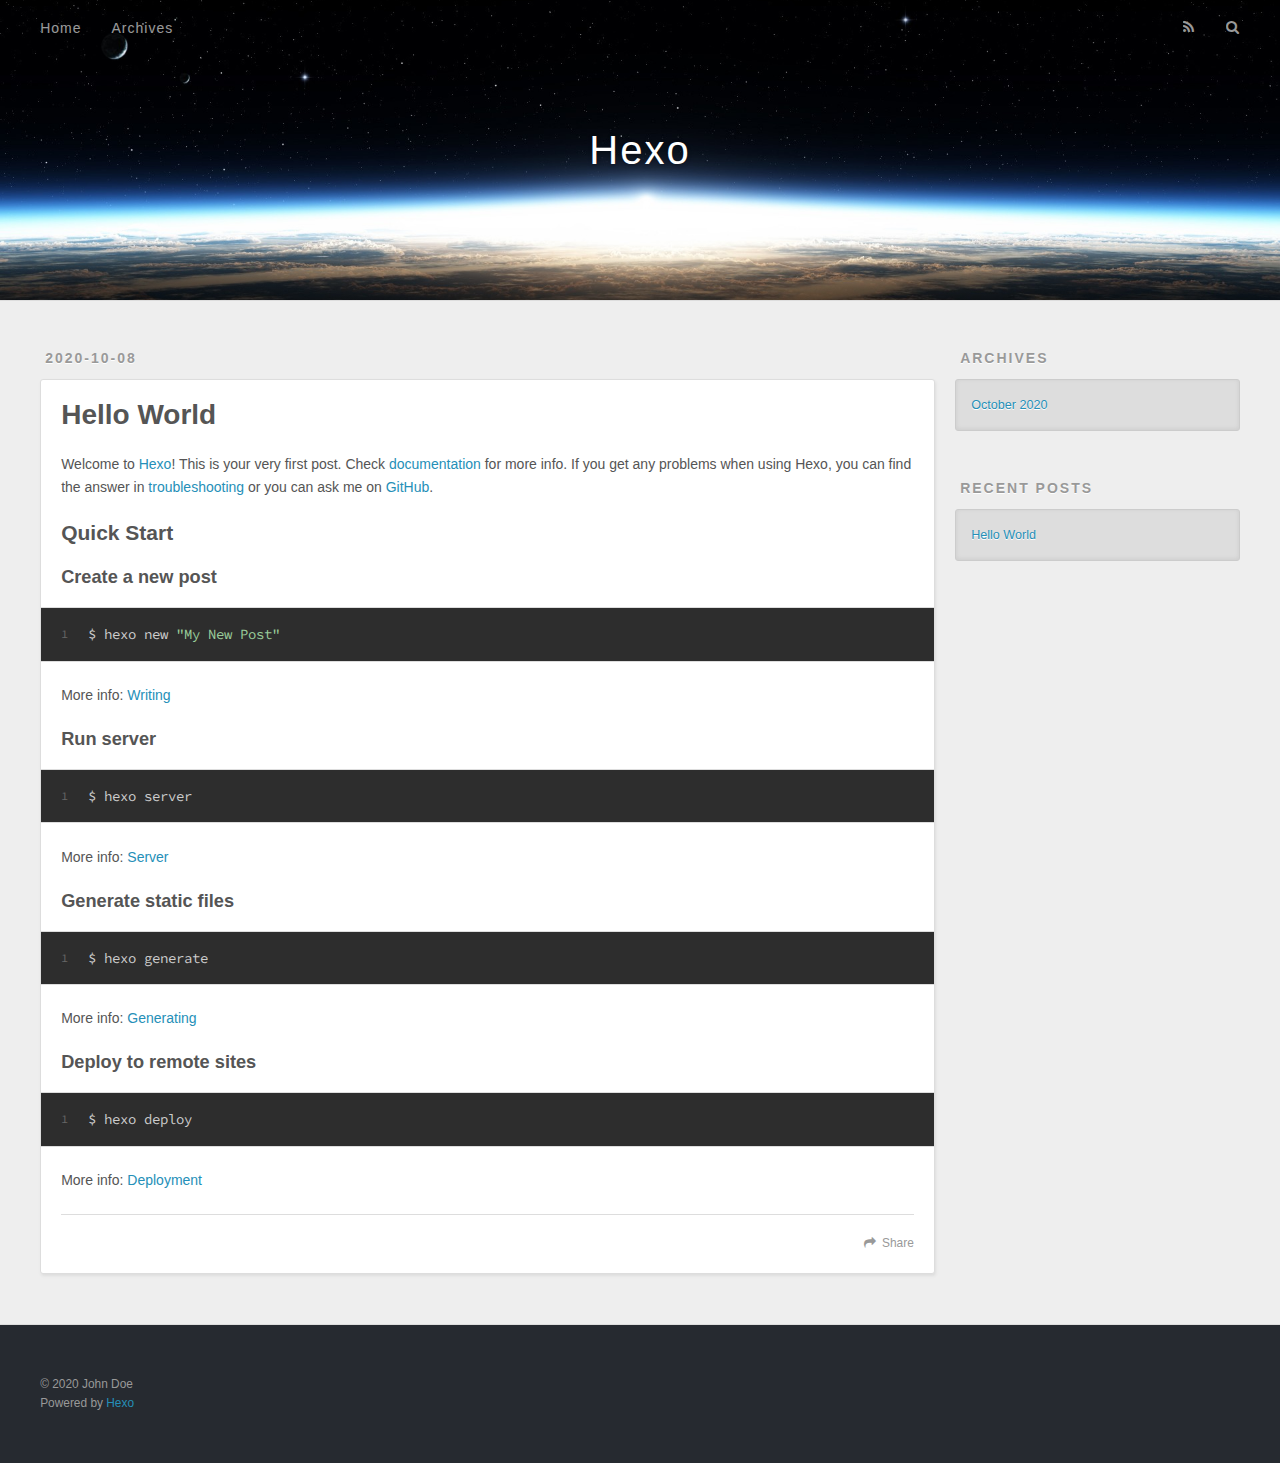
==== index.html @ f60669fb "Site updated: 2020-10-08 00:47:47" ====
<!DOCTYPE html>
<html>
<head>
  <meta charset="utf-8">
  

  
  <title>Hexo</title>
  <meta name="viewport" content="width=device-width, initial-scale=1, maximum-scale=1">
  <meta property="og:type" content="website">
<meta property="og:title" content="Hexo">
<meta property="og:url" content="http://example.com/index.html">
<meta property="og:site_name" content="Hexo">
<meta property="og:locale" content="en_US">
<meta property="article:author" content="John Doe">
<meta name="twitter:card" content="summary">
  
    <link rel="alternate" href="/atom.xml" title="Hexo" type="application/atom+xml">
  
  
    <link rel="icon" href="/favicon.png">
  
  
    <link href="//fonts.googleapis.com/css?family=Source+Code+Pro" rel="stylesheet" type="text/css">
  
  
<link rel="stylesheet" href="/css/style.css">

<meta name="generator" content="Hexo 5.2.0"></head>

<body>
  <div id="container">
    <div id="wrap">
      <header id="header">
  <div id="banner"></div>
  <div id="header-outer" class="outer">
    <div id="header-title" class="inner">
      <h1 id="logo-wrap">
        <a href="/" id="logo">Hexo</a>
      </h1>
      
    </div>
    <div id="header-inner" class="inner">
      <nav id="main-nav">
        <a id="main-nav-toggle" class="nav-icon"></a>
        
          <a class="main-nav-link" href="/">Home</a>
        
          <a class="main-nav-link" href="/archives">Archives</a>
        
      </nav>
      <nav id="sub-nav">
        
          <a id="nav-rss-link" class="nav-icon" href="/atom.xml" title="RSS Feed"></a>
        
        <a id="nav-search-btn" class="nav-icon" title="Search"></a>
      </nav>
      <div id="search-form-wrap">
        <form action="//google.com/search" method="get" accept-charset="UTF-8" class="search-form"><input type="search" name="q" class="search-form-input" placeholder="Search"><button type="submit" class="search-form-submit">&#xF002;</button><input type="hidden" name="sitesearch" value="http://example.com"></form>
      </div>
    </div>
  </div>
</header>
      <div class="outer">
        <section id="main">
  
    <article id="post-hello-world" class="article article-type-post" itemscope itemprop="blogPost">
  <div class="article-meta">
    <a href="/2020/10/08/hello-world/" class="article-date">
  <time datetime="2020-10-07T16:07:07.172Z" itemprop="datePublished">2020-10-08</time>
</a>
    
  </div>
  <div class="article-inner">
    
    
      <header class="article-header">
        
  
    <h1 itemprop="name">
      <a class="article-title" href="/2020/10/08/hello-world/">Hello World</a>
    </h1>
  

      </header>
    
    <div class="article-entry" itemprop="articleBody">
      
        <p>Welcome to <a target="_blank" rel="noopener" href="https://hexo.io/">Hexo</a>! This is your very first post. Check <a target="_blank" rel="noopener" href="https://hexo.io/docs/">documentation</a> for more info. If you get any problems when using Hexo, you can find the answer in <a target="_blank" rel="noopener" href="https://hexo.io/docs/troubleshooting.html">troubleshooting</a> or you can ask me on <a target="_blank" rel="noopener" href="https://github.com/hexojs/hexo/issues">GitHub</a>.</p>
<h2 id="Quick-Start"><a href="#Quick-Start" class="headerlink" title="Quick Start"></a>Quick Start</h2><h3 id="Create-a-new-post"><a href="#Create-a-new-post" class="headerlink" title="Create a new post"></a>Create a new post</h3><figure class="highlight bash"><table><tr><td class="gutter"><pre><span class="line">1</span><br></pre></td><td class="code"><pre><span class="line">$ hexo new <span class="string">&quot;My New Post&quot;</span></span><br></pre></td></tr></table></figure>

<p>More info: <a target="_blank" rel="noopener" href="https://hexo.io/docs/writing.html">Writing</a></p>
<h3 id="Run-server"><a href="#Run-server" class="headerlink" title="Run server"></a>Run server</h3><figure class="highlight bash"><table><tr><td class="gutter"><pre><span class="line">1</span><br></pre></td><td class="code"><pre><span class="line">$ hexo server</span><br></pre></td></tr></table></figure>

<p>More info: <a target="_blank" rel="noopener" href="https://hexo.io/docs/server.html">Server</a></p>
<h3 id="Generate-static-files"><a href="#Generate-static-files" class="headerlink" title="Generate static files"></a>Generate static files</h3><figure class="highlight bash"><table><tr><td class="gutter"><pre><span class="line">1</span><br></pre></td><td class="code"><pre><span class="line">$ hexo generate</span><br></pre></td></tr></table></figure>

<p>More info: <a target="_blank" rel="noopener" href="https://hexo.io/docs/generating.html">Generating</a></p>
<h3 id="Deploy-to-remote-sites"><a href="#Deploy-to-remote-sites" class="headerlink" title="Deploy to remote sites"></a>Deploy to remote sites</h3><figure class="highlight bash"><table><tr><td class="gutter"><pre><span class="line">1</span><br></pre></td><td class="code"><pre><span class="line">$ hexo deploy</span><br></pre></td></tr></table></figure>

<p>More info: <a target="_blank" rel="noopener" href="https://hexo.io/docs/one-command-deployment.html">Deployment</a></p>

      
    </div>
    <footer class="article-footer">
      <a data-url="http://example.com/2020/10/08/hello-world/" data-id="ckfzml1io0000mguabbfye82s" class="article-share-link">Share</a>
      
      
    </footer>
  </div>
  
</article>


  


</section>
        
          <aside id="sidebar">
  
    

  
    

  
    
  
    
  <div class="widget-wrap">
    <h3 class="widget-title">Archives</h3>
    <div class="widget">
      <ul class="archive-list"><li class="archive-list-item"><a class="archive-list-link" href="/archives/2020/10/">October 2020</a></li></ul>
    </div>
  </div>


  
    
  <div class="widget-wrap">
    <h3 class="widget-title">Recent Posts</h3>
    <div class="widget">
      <ul>
        
          <li>
            <a href="/2020/10/08/hello-world/">Hello World</a>
          </li>
        
      </ul>
    </div>
  </div>

  
</aside>
        
      </div>
      <footer id="footer">
  
  <div class="outer">
    <div id="footer-info" class="inner">
      &copy; 2020 John Doe<br>
      Powered by <a href="http://hexo.io/" target="_blank">Hexo</a>
    </div>
  </div>
</footer>
    </div>
    <nav id="mobile-nav">
  
    <a href="/" class="mobile-nav-link">Home</a>
  
    <a href="/archives" class="mobile-nav-link">Archives</a>
  
</nav>
    

<script src="//ajax.googleapis.com/ajax/libs/jquery/2.0.3/jquery.min.js"></script>


  
<link rel="stylesheet" href="/fancybox/jquery.fancybox.css">

  
<script src="/fancybox/jquery.fancybox.pack.js"></script>




<script src="/js/script.js"></script>




  </div>
</body>
</html>
---- css/style.css ----
body {
  width: 100%;
}
body:before,
body:after {
  content: "";
  display: table;
}
body:after {
  clear: both;
}
html,
body,
div,
span,
applet,
object,
iframe,
h1,
h2,
h3,
h4,
h5,
h6,
p,
blockquote,
pre,
a,
abbr,
acronym,
address,
big,
cite,
code,
del,
dfn,
em,
img,
ins,
kbd,
q,
s,
samp,
small,
strike,
strong,
sub,
sup,
tt,
var,
dl,
dt,
dd,
ol,
ul,
li,
fieldset,
form,
label,
legend,
table,
caption,
tbody,
tfoot,
thead,
tr,
th,
td {
  margin: 0;
  padding: 0;
  border: 0;
  outline: 0;
  font-weight: inherit;
  font-style: inherit;
  font-family: inherit;
  font-size: 100%;
  vertical-align: baseline;
}
body {
  line-height: 1;
  color: #000;
  background: #fff;
}
ol,
ul {
  list-style: none;
}
table {
  border-collapse: separate;
  border-spacing: 0;
  vertical-align: middle;
}
caption,
th,
td {
  text-align: left;
  font-weight: normal;
  vertical-align: middle;
}
a img {
  border: none;
}
input,
button {
  margin: 0;
  padding: 0;
}
input::-moz-focus-inner,
button::-moz-focus-inner {
  border: 0;
  padding: 0;
}
@font-face {
  font-family: FontAwesome;
  font-style: normal;
  font-weight: normal;
  src: url("fonts/fontawesome-webfont.eot?v=#4.0.3");
  src: url("fonts/fontawesome-webfont.eot?#iefix&v=#4.0.3") format("embedded-opentype"), url("fonts/fontawesome-webfont.woff?v=#4.0.3") format("woff"), url("fonts/fontawesome-webfont.ttf?v=#4.0.3") format("truetype"), url("fonts/fontawesome-webfont.svg#fontawesomeregular?v=#4.0.3") format("svg");
}
html,
body,
#container {
  height: 100%;
}
body {
  background: #eee;
  font: 14px -apple-system, BlinkMacSystemFont, "Segoe UI", "Roboto", "Oxygen", "Ubuntu", "Cantarell", "Fira Sans", "Droid Sans", "Helvetica Neue", sans-serif;
  -webkit-text-size-adjust: 100%;
}
.outer {
  max-width: 1220px;
  margin: 0 auto;
  padding: 0 20px;
}
.outer:before,
.outer:after {
  content: "";
  display: table;
}
.outer:after {
  clear: both;
}
.inner {
  display: inline;
  float: left;
  width: 98.33333333333333%;
  margin: 0 0.833333333333333%;
}
.left,
.alignleft {
  float: left;
}
.right,
.alignright {
  float: right;
}
.clear {
  clear: both;
}
#container {
  position: relative;
}
.mobile-nav-on {
  overflow: hidden;
}
#wrap {
  height: 100%;
  width: 100%;
  position: absolute;
  top: 0;
  left: 0;
  -webkit-transition: 0.2s ease-out;
  -moz-transition: 0.2s ease-out;
  -ms-transition: 0.2s ease-out;
  transition: 0.2s ease-out;
  z-index: 1;
  background: #eee;
}
.mobile-nav-on #wrap {
  left: 280px;
}
@media screen and (min-width: 768px) {
  #main {
    display: inline;
    float: left;
    width: 73.33333333333333%;
    margin: 0 0.833333333333333%;
  }
}
.article-date,
.article-category-link,
.archive-year,
.widget-title {
  text-decoration: none;
  text-transform: uppercase;
  letter-spacing: 2px;
  color: #999;
  margin-bottom: 1em;
  margin-left: 5px;
  line-height: 1em;
  text-shadow: 0 1px #fff;
  font-weight: bold;
}
.article-inner,
.archive-article-inner {
  background: #fff;
  -webkit-box-shadow: 1px 2px 3px #ddd;
  box-shadow: 1px 2px 3px #ddd;
  border: 1px solid #ddd;
  border-radius: 3px;
}
.article-entry h1,
.widget h1 {
  font-size: 2em;
}
.article-entry h2,
.widget h2 {
  font-size: 1.5em;
}
.article-entry h3,
.widget h3 {
  font-size: 1.3em;
}
.article-entry h4,
.widget h4 {
  font-size: 1.2em;
}
.article-entry h5,
.widget h5 {
  font-size: 1em;
}
.article-entry h6,
.widget h6 {
  font-size: 1em;
  color: #999;
}
.article-entry hr,
.widget hr {
  border: 1px dashed #ddd;
}
.article-entry strong,
.widget strong {
  font-weight: bold;
}
.article-entry em,
.widget em,
.article-entry cite,
.widget cite {
  font-style: italic;
}
.article-entry sup,
.widget sup,
.article-entry sub,
.widget sub {
  font-size: 0.75em;
  line-height: 0;
  position: relative;
  vertical-align: baseline;
}
.article-entry sup,
.widget sup {
  top: -0.5em;
}
.article-entry sub,
.widget sub {
  bottom: -0.2em;
}
.article-entry small,
.widget small {
  font-size: 0.85em;
}
.article-entry acronym,
.widget acronym,
.article-entry abbr,
.widget abbr {
  border-bottom: 1px dotted;
}
.article-entry ul,
.widget ul,
.article-entry ol,
.widget ol,
.article-entry dl,
.widget dl {
  margin: 0 20px;
  line-height: 1.6em;
}
.article-entry ul ul,
.widget ul ul,
.article-entry ol ul,
.widget ol ul,
.article-entry ul ol,
.widget ul ol,
.article-entry ol ol,
.widget ol ol {
  margin-top: 0;
  margin-bottom: 0;
}
.article-entry ul,
.widget ul {
  list-style: disc;
}
.article-entry ol,
.widget ol {
  list-style: decimal;
}
.article-entry dt,
.widget dt {
  font-weight: bold;
}
#header {
  height: 300px;
  position: relative;
  border-bottom: 1px solid #ddd;
}
#header:before,
#header:after {
  content: "";
  position: absolute;
  left: 0;
  right: 0;
  height: 40px;
}
#header:before {
  top: 0;
  background: -webkit-linear-gradient(rgba(0,0,0,0.2), transparent);
  background: -moz-linear-gradient(rgba(0,0,0,0.2), transparent);
  background: -ms-linear-gradient(rgba(0,0,0,0.2), transparent);
  background: linear-gradient(rgba(0,0,0,0.2), transparent);
}
#header:after {
  bottom: 0;
  background: -webkit-linear-gradient(transparent, rgba(0,0,0,0.2));
  background: -moz-linear-gradient(transparent, rgba(0,0,0,0.2));
  background: -ms-linear-gradient(transparent, rgba(0,0,0,0.2));
  background: linear-gradient(transparent, rgba(0,0,0,0.2));
}
#header-outer {
  height: 100%;
  position: relative;
}
#header-inner {
  position: relative;
  overflow: hidden;
}
#banner {
  position: absolute;
  top: 0;
  left: 0;
  width: 100%;
  height: 100%;
  background: url("images/banner.jpg") center #000;
  -webkit-background-size: cover;
  -moz-background-size: cover;
  background-size: cover;
  z-index: -1;
}
#header-title {
  text-align: center;
  height: 40px;
  position: absolute;
  top: 50%;
  left: 0;
  margin-top: -20px;
}
#logo,
#subtitle {
  text-decoration: none;
  color: #fff;
  font-weight: 300;
  text-shadow: 0 1px 4px rgba(0,0,0,0.3);
}
#logo {
  font-size: 40px;
  line-height: 40px;
  letter-spacing: 2px;
}
#subtitle {
  font-size: 16px;
  line-height: 16px;
  letter-spacing: 1px;
}
#subtitle-wrap {
  margin-top: 16px;
}
#main-nav {
  float: left;
  margin-left: -15px;
}
.nav-icon,
.main-nav-link {
  float: left;
  color: #fff;
  opacity: 0.6;
  text-decoration: none;
  text-shadow: 0 1px rgba(0,0,0,0.2);
  -webkit-transition: opacity 0.2s;
  -moz-transition: opacity 0.2s;
  -ms-transition: opacity 0.2s;
  transition: opacity 0.2s;
  display: block;
  padding: 20px 15px;
}
.nav-icon:hover,
.main-nav-link:hover {
  opacity: 1;
}
.nav-icon {
  font-family: FontAwesome;
  text-align: center;
  font-size: 14px;
  width: 14px;
  height: 14px;
  padding: 20px 15px;
  position: relative;
  cursor: pointer;
}
.main-nav-link {
  font-weight: 300;
  letter-spacing: 1px;
}
@media screen and (max-width: 479px) {
  .main-nav-link {
    display: none;
  }
}
#main-nav-toggle {
  display: none;
}
#main-nav-toggle:before {
  content: "\f0c9";
}
@media screen and (max-width: 479px) {
  #main-nav-toggle {
    display: block;
  }
}
#sub-nav {
  float: right;
  margin-right: -15px;
}
#nav-rss-link:before {
  content: "\f09e";
}
#nav-search-btn:before {
  content: "\f002";
}
#search-form-wrap {
  position: absolute;
  top: 15px;
  width: 150px;
  height: 30px;
  right: -150px;
  opacity: 0;
  -webkit-transition: 0.2s ease-out;
  -moz-transition: 0.2s ease-out;
  -ms-transition: 0.2s ease-out;
  transition: 0.2s ease-out;
}
#search-form-wrap.on {
  opacity: 1;
  right: 0;
}
@media screen and (max-width: 479px) {
  #search-form-wrap {
    width: 100%;
    right: -100%;
  }
}
.search-form {
  position: absolute;
  top: 0;
  left: 0;
  right: 0;
  background: #fff;
  padding: 5px 15px;
  border-radius: 15px;
  -webkit-box-shadow: 0 0 10px rgba(0,0,0,0.3);
  box-shadow: 0 0 10px rgba(0,0,0,0.3);
}
.search-form-input {
  border: none;
  background: none;
  color: #555;
  width: 100%;
  font: 13px -apple-system, BlinkMacSystemFont, "Segoe UI", "Roboto", "Oxygen", "Ubuntu", "Cantarell", "Fira Sans", "Droid Sans", "Helvetica Neue", sans-serif;
  outline: none;
}
.search-form-input::-webkit-search-results-decoration,
.search-form-input::-webkit-search-cancel-button {
  -webkit-appearance: none;
}
.search-form-submit {
  position: absolute;
  top: 50%;
  right: 10px;
  margin-top: -7px;
  font: 13px FontAwesome;
  border: none;
  background: none;
  color: #bbb;
  cursor: pointer;
}
.search-form-submit:hover,
.search-form-submit:focus {
  color: #777;
}
.article {
  margin: 50px 0;
}
.article-inner {
  overflow: hidden;
}
.article-meta:before,
.article-meta:after {
  content: "";
  display: table;
}
.article-meta:after {
  clear: both;
}
.article-date {
  float: left;
}
.article-category {
  float: left;
  line-height: 1em;
  color: #ccc;
  text-shadow: 0 1px #fff;
  margin-left: 8px;
}
.article-category:before {
  content: "\2022";
}
.article-category-link {
  margin: 0 12px 1em;
}
.article-header {
  padding: 20px 20px 0;
}
.article-title {
  text-decoration: none;
  font-size: 2em;
  font-weight: bold;
  color: #555;
  line-height: 1.1em;
  -webkit-transition: color 0.2s;
  -moz-transition: color 0.2s;
  -ms-transition: color 0.2s;
  transition: color 0.2s;
}
a.article-title:hover {
  color: #258fb8;
}
.article-entry {
  color: #555;
  padding: 0 20px;
}
.article-entry:before,
.article-entry:after {
  content: "";
  display: table;
}
.article-entry:after {
  clear: both;
}
.article-entry p,
.article-entry table {
  line-height: 1.6em;
  margin: 1.6em 0;
}
.article-entry h1,
.article-entry h2,
.article-entry h3,
.article-entry h4,
.article-entry h5,
.article-entry h6 {
  font-weight: bold;
}
.article-entry h1,
.article-entry h2,
.article-entry h3,
.article-entry h4,
.article-entry h5,
.article-entry h6 {
  line-height: 1.1em;
  margin: 1.1em 0;
}
.article-entry a {
  color: #258fb8;
  text-decoration: none;
}
.article-entry a:hover {
  text-decoration: underline;
}
.article-entry ul,
.article-entry ol,
.article-entry dl {
  margin-top: 1.6em;
  margin-bottom: 1.6em;
}
.article-entry img,
.article-entry video {
  max-width: 100%;
  height: auto;
  display: block;
  margin: auto;
}
.article-entry iframe {
  border: none;
}
.article-entry table {
  width: 100%;
  border-collapse: collapse;
  border-spacing: 0;
}
.article-entry th {
  font-weight: bold;
  border-bottom: 3px solid #ddd;
  padding-bottom: 0.5em;
}
.article-entry td {
  border-bottom: 1px solid #ddd;
  padding: 10px 0;
}
.article-entry blockquote {
  font-family: Georgia, "Times New Roman", serif;
  font-size: 1.4em;
  margin: 1.6em 20px;
  text-align: center;
}
.article-entry blockquote footer {
  font-size: 14px;
  margin: 1.6em 0;
  font-family: -apple-system, BlinkMacSystemFont, "Segoe UI", "Roboto", "Oxygen", "Ubuntu", "Cantarell", "Fira Sans", "Droid Sans", "Helvetica Neue", sans-serif;
}
.article-entry blockquote footer cite:before {
  content: "—";
  padding: 0 0.5em;
}
.article-entry .pullquote {
  text-align: left;
  width: 45%;
  margin: 0;
}
.article-entry .pullquote.left {
  margin-left: 0.5em;
  margin-right: 1em;
}
.article-entry .pullquote.right {
  margin-right: 0.5em;
  margin-left: 1em;
}
.article-entry .caption {
  color: #999;
  display: block;
  font-size: 0.9em;
  margin-top: 0.5em;
  position: relative;
  text-align: center;
}
.article-entry .video-container {
  position: relative;
  padding-top: 56.25%;
  height: 0;
  overflow: hidden;
}
.article-entry .video-container iframe,
.article-entry .video-container object,
.article-entry .video-container embed {
  position: absolute;
  top: 0;
  left: 0;
  width: 100%;
  height: 100%;
  margin-top: 0;
}
.article-more-link a {
  display: inline-block;
  line-height: 1em;
  padding: 6px 15px;
  border-radius: 15px;
  background: #eee;
  color: #999;
  text-shadow: 0 1px #fff;
  text-decoration: none;
}
.article-more-link a:hover {
  background: #258fb8;
  color: #fff;
  text-decoration: none;
  text-shadow: 0 1px #1e7293;
}
.article-footer {
  font-size: 0.85em;
  line-height: 1.6em;
  border-top: 1px solid #ddd;
  padding-top: 1.6em;
  margin: 0 20px 20px;
}
.article-footer:before,
.article-footer:after {
  content: "";
  display: table;
}
.article-footer:after {
  clear: both;
}
.article-footer a {
  color: #999;
  text-decoration: none;
}
.article-footer a:hover {
  color: #555;
}
.article-tag-list-item {
  float: left;
  margin-right: 10px;
}
.article-tag-list-link:before {
  content: "#";
}
.article-comment-link {
  float: right;
}
.article-comment-link:before {
  content: "\f075";
  font-family: FontAwesome;
  padding-right: 8px;
}
.article-share-link {
  cursor: pointer;
  float: right;
  margin-left: 20px;
}
.article-share-link:before {
  content: "\f064";
  font-family: FontAwesome;
  padding-right: 6px;
}
#article-nav {
  position: relative;
}
#article-nav:before,
#article-nav:after {
  content: "";
  display: table;
}
#article-nav:after {
  clear: both;
}
@media screen and (min-width: 768px) {
  #article-nav {
    margin: 50px 0;
  }
  #article-nav:before {
    width: 8px;
    height: 8px;
    position: absolute;
    top: 50%;
    left: 50%;
    margin-top: -4px;
    margin-left: -4px;
    content: "";
    border-radius: 50%;
    background: #ddd;
    -webkit-box-shadow: 0 1px 2px #fff;
    box-shadow: 0 1px 2px #fff;
  }
}
.article-nav-link-wrap {
  text-decoration: none;
  text-shadow: 0 1px #fff;
  color: #999;
  -webkit-box-sizing: border-box;
  -moz-box-sizing: border-box;
  box-sizing: border-box;
  margin-top: 50px;
  text-align: center;
  display: block;
}
.article-nav-link-wrap:hover {
  color: #555;
}
@media screen and (min-width: 768px) {
  .article-nav-link-wrap {
    width: 50%;
    margin-top: 0;
  }
}
@media screen and (min-width: 768px) {
  #article-nav-newer {
    float: left;
    text-align: right;
    padding-right: 20px;
  }
}
@media screen and (min-width: 768px) {
  #article-nav-older {
    float: right;
    text-align: left;
    padding-left: 20px;
  }
}
.article-nav-caption {
  text-transform: uppercase;
  letter-spacing: 2px;
  color: #ddd;
  line-height: 1em;
  font-weight: bold;
}
#article-nav-newer .article-nav-caption {
  margin-right: -2px;
}
.article-nav-title {
  font-size: 0.85em;
  line-height: 1.6em;
  margin-top: 0.5em;
}
.article-share-box {
  position: absolute;
  display: none;
  background: #fff;
  -webkit-box-shadow: 1px 2px 10px rgba(0,0,0,0.2);
  box-shadow: 1px 2px 10px rgba(0,0,0,0.2);
  border-radius: 3px;
  margin-left: -145px;
  overflow: hidden;
  z-index: 1;
}
.article-share-box.on {
  display: block;
}
.article-share-input {
  width: 100%;
  background: none;
  -webkit-box-sizing: border-box;
  -moz-box-sizing: border-box;
  box-sizing: border-box;
  font: 14px -apple-system, BlinkMacSystemFont, "Segoe UI", "Roboto", "Oxygen", "Ubuntu", "Cantarell", "Fira Sans", "Droid Sans", "Helvetica Neue", sans-serif;
  padding: 0 15px;
  color: #555;
  outline: none;
  border: 1px solid #ddd;
  border-radius: 3px 3px 0 0;
  height: 36px;
  line-height: 36px;
}
.article-share-links {
  background: #eee;
}
.article-share-links:before,
.article-share-links:after {
  content: "";
  display: table;
}
.article-share-links:after {
  clear: both;
}
.article-share-twitter,
.article-share-facebook,
.article-share-pinterest,
.article-share-google {
  width: 50px;
  height: 36px;
  display: block;
  float: left;
  position: relative;
  color: #999;
  text-shadow: 0 1px #fff;
}
.article-share-twitter:before,
.article-share-facebook:before,
.article-share-pinterest:before,
.article-share-google:before {
  font-size: 20px;
  font-family: FontAwesome;
  width: 20px;
  height: 20px;
  position: absolute;
  top: 50%;
  left: 50%;
  margin-top: -10px;
  margin-left: -10px;
  text-align: center;
}
.article-share-twitter:hover,
.article-share-facebook:hover,
.article-share-pinterest:hover,
.article-share-google:hover {
  color: #fff;
}
.article-share-twitter:before {
  content: "\f099";
}
.article-share-twitter:hover {
  background: #00aced;
  text-shadow: 0 1px #008abe;
}
.article-share-facebook:before {
  content: "\f09a";
}
.article-share-facebook:hover {
  background: #3b5998;
  text-shadow: 0 1px #2f477a;
}
.article-share-pinterest:before {
  content: "\f0d2";
}
.article-share-pinterest:hover {
  background: #cb2027;
  text-shadow: 0 1px #a21a1f;
}
.article-share-google:before {
  content: "\f0d5";
}
.article-share-google:hover {
  background: #dd4b39;
  text-shadow: 0 1px #be3221;
}
.article-gallery {
  background: #000;
  position: relative;
}
.article-gallery-photos {
  position: relative;
  overflow: hidden;
}
.article-gallery-img {
  display: none;
  max-width: 100%;
}
.article-gallery-img:first-child {
  display: block;
}
.article-gallery-img.loaded {
  position: absolute;
  display: block;
}
.article-gallery-img img {
  display: block;
  max-width: 100%;
  margin: 0 auto;
}
#comments {
  background: #fff;
  -webkit-box-shadow: 1px 2px 3px #ddd;
  box-shadow: 1px 2px 3px #ddd;
  padding: 20px;
  border: 1px solid #ddd;
  border-radius: 3px;
  margin: 50px 0;
}
#comments a {
  color: #258fb8;
}
.archives-wrap {
  margin: 50px 0;
}
.archives:before,
.archives:after {
  content: "";
  display: table;
}
.archives:after {
  clear: both;
}
.archive-year-wrap {
  margin-bottom: 1em;
}
.archives {
  -webkit-column-gap: 10px;
  -moz-column-gap: 10px;
  column-gap: 10px;
}
@media screen and (min-width: 480px) and (max-width: 767px) {
  .archives {
    -webkit-column-count: 2;
    -moz-column-count: 2;
    column-count: 2;
  }
}
@media screen and (min-width: 768px) {
  .archives {
    -webkit-column-count: 3;
    -moz-column-count: 3;
    column-count: 3;
  }
}
.archive-article {
  -webkit-column-break-inside: avoid;
  page-break-inside: avoid;
  overflow: hidden;
  break-inside: avoid-column;
}
.archive-article-inner {
  padding: 10px;
  margin-bottom: 15px;
}
.archive-article-title {
  text-decoration: none;
  font-weight: bold;
  color: #555;
  -webkit-transition: color 0.2s;
  -moz-transition: color 0.2s;
  -ms-transition: color 0.2s;
  transition: color 0.2s;
  line-height: 1.6em;
}
.archive-article-title:hover {
  color: #258fb8;
}
.archive-article-footer {
  margin-top: 1em;
}
.archive-article-date {
  color: #999;
  text-decoration: none;
  font-size: 0.85em;
  line-height: 1em;
  margin-bottom: 0.5em;
  display: block;
}
#page-nav {
  margin: 50px auto;
  background: #fff;
  -webkit-box-shadow: 1px 2px 3px #ddd;
  box-shadow: 1px 2px 3px #ddd;
  border: 1px solid #ddd;
  border-radius: 3px;
  text-align: center;
  color: #999;
  overflow: hidden;
}
#page-nav:before,
#page-nav:after {
  content: "";
  display: table;
}
#page-nav:after {
  clear: both;
}
#page-nav a,
#page-nav span {
  padding: 10px 20px;
  line-height: 1;
  height: 2ex;
}
#page-nav a {
  color: #999;
  text-decoration: none;
}
#page-nav a:hover {
  background: #999;
  color: #fff;
}
#page-nav .prev {
  float: left;
}
#page-nav .next {
  float: right;
}
#page-nav .page-number {
  display: inline-block;
}
@media screen and (max-width: 479px) {
  #page-nav .page-number {
    display: none;
  }
}
#page-nav .current {
  color: #555;
  font-weight: bold;
}
#page-nav .space {
  color: #ddd;
}
#footer {
  background: #262a30;
  padding: 50px 0;
  border-top: 1px solid #ddd;
  color: #999;
}
#footer a {
  color: #258fb8;
  text-decoration: none;
}
#footer a:hover {
  text-decoration: underline;
}
#footer-info {
  line-height: 1.6em;
  font-size: 0.85em;
}
.article-entry pre,
.article-entry .highlight {
  background: #2d2d2d;
  margin: 0 -20px;
  padding: 15px 20px;
  border-style: solid;
  border-color: #ddd;
  border-width: 1px 0;
  overflow: auto;
  color: #ccc;
  line-height: 22.400000000000002px;
}
.article-entry .highlight .gutter pre,
.article-entry .gist .gist-file .gist-data .line-numbers {
  color: #666;
  font-size: 0.85em;
}
.article-entry pre,
.article-entry code {
  font-family: "Source Code Pro", Consolas, Monaco, Menlo, Consolas, monospace;
}
.article-entry code {
  background: #eee;
  text-shadow: 0 1px #fff;
  padding: 0 0.3em;
}
.article-entry pre code {
  background: none;
  text-shadow: none;
  padding: 0;
}
.article-entry .highlight pre {
  border: none;
  margin: 0;
  padding: 0;
}
.article-entry .highlight table {
  margin: 0;
  width: auto;
}
.article-entry .highlight td {
  border: none;
  padding: 0;
}
.article-entry .highlight figcaption {
  font-size: 0.85em;
  color: #999;
  line-height: 1em;
  margin-bottom: 1em;
}
.article-entry .highlight figcaption:before,
.article-entry .highlight figcaption:after {
  content: "";
  display: table;
}
.article-entry .highlight figcaption:after {
  clear: both;
}
.article-entry .highlight figcaption a {
  float: right;
}
.article-entry .highlight .gutter pre {
  text-align: right;
  padding-right: 20px;
}
.article-entry .highlight .line {
  height: 22.400000000000002px;
}
.article-entry .highlight .line.marked {
  background: #515151;
}
.article-entry .gist {
  margin: 0 -20px;
  border-style: solid;
  border-color: #ddd;
  border-width: 1px 0;
  background: #2d2d2d;
  padding: 15px 20px 15px 0;
}
.article-entry .gist .gist-file {
  border: none;
  font-family: "Source Code Pro", Consolas, Monaco, Menlo, Consolas, monospace;
  margin: 0;
}
.article-entry .gist .gist-file .gist-data {
  background: none;
  border: none;
}
.article-entry .gist .gist-file .gist-data .line-numbers {
  background: none;
  border: none;
  padding: 0 20px 0 0;
}
.article-entry .gist .gist-file .gist-data .line-data {
  padding: 0 !important;
}
.article-entry .gist .gist-file .highlight {
  margin: 0;
  padding: 0;
  border: none;
}
.article-entry .gist .gist-file .gist-meta {
  background: #2d2d2d;
  color: #999;
  font: 0.85em -apple-system, BlinkMacSystemFont, "Segoe UI", "Roboto", "Oxygen", "Ubuntu", "Cantarell", "Fira Sans", "Droid Sans", "Helvetica Neue", sans-serif;
  text-shadow: 0 0;
  padding: 0;
  margin-top: 1em;
  margin-left: 20px;
}
.article-entry .gist .gist-file .gist-meta a {
  color: #258fb8;
  font-weight: normal;
}
.article-entry .gist .gist-file .gist-meta a:hover {
  text-decoration: underline;
}
pre .comment,
pre .title {
  color: #999;
}
pre .variable,
pre .attribute,
pre .tag,
pre .regexp,
pre .ruby .constant,
pre .xml .tag .title,
pre .xml .pi,
pre .xml .doctype,
pre .html .doctype,
pre .css .id,
pre .css .class,
pre .css .pseudo {
  color: #f2777a;
}
pre .number,
pre .preprocessor,
pre .built_in,
pre .literal,
pre .params,
pre .constant {
  color: #f99157;
}
pre .class,
pre .ruby .class .title,
pre .css .rules .attribute {
  color: #9c9;
}
pre .string,
pre .value,
pre .inheritance,
pre .header,
pre .ruby .symbol,
pre .xml .cdata {
  color: #9c9;
}
pre .css .hexcolor {
  color: #6cc;
}
pre .function,
pre .python .decorator,
pre .python .title,
pre .ruby .function .title,
pre .ruby .title .keyword,
pre .perl .sub,
pre .javascript .title,
pre .coffeescript .title {
  color: #69c;
}
pre .keyword,
pre .javascript .function {
  color: #c9c;
}
@media screen and (max-width: 479px) {
  #mobile-nav {
    position: absolute;
    top: 0;
    left: 0;
    width: 280px;
    height: 100%;
    background: #191919;
    border-right: 1px solid #fff;
  }
}
@media screen and (max-width: 479px) {
  .mobile-nav-link {
    display: block;
    color: #999;
    text-decoration: none;
    padding: 15px 20px;
    font-weight: bold;
  }
  .mobile-nav-link:hover {
    color: #fff;
  }
}
@media screen and (min-width: 768px) {
  #sidebar {
    display: inline;
    float: left;
    width: 23.333333333333332%;
    margin: 0 0.833333333333333%;
  }
}
.widget-wrap {
  margin: 50px 0;
}
.widget {
  color: #777;
  text-shadow: 0 1px #fff;
  background: #ddd;
  -webkit-box-shadow: 0 -1px 4px #ccc inset;
  box-shadow: 0 -1px 4px #ccc inset;
  border: 1px solid #ccc;
  padding: 15px;
  border-radius: 3px;
}
.widget a {
  color: #258fb8;
  text-decoration: none;
}
.widget a:hover {
  text-decoration: underline;
}
.widget ul ul,
.widget ol ul,
.widget dl ul,
.widget ul ol,
.widget ol ol,
.widget dl ol,
.widget ul dl,
.widget ol dl,
.widget dl dl {
  margin-left: 15px;
  list-style: disc;
}
.widget {
  line-height: 1.6em;
  word-wrap: break-word;
  font-size: 0.9em;
}
.widget ul,
.widget ol {
  list-style: none;
  margin: 0;
}
.widget ul ul,
.widget ol ul,
.widget ul ol,
.widget ol ol {
  margin: 0 20px;
}
.widget ul ul,
.widget ol ul {
  list-style: disc;
}
.widget ul ol,
.widget ol ol {
  list-style: decimal;
}
.category-list-count,
.tag-list-count,
.archive-list-count {
  padding-left: 5px;
  color: #999;
  font-size: 0.85em;
}
.category-list-count:before,
.tag-list-count:before,
.archive-list-count:before {
  content: "(";
}
.category-list-count:after,
.tag-list-count:after,
.archive-list-count:after {
  content: ")";
}
.tagcloud a {
  margin-right: 5px;
  display: inline-block;
}
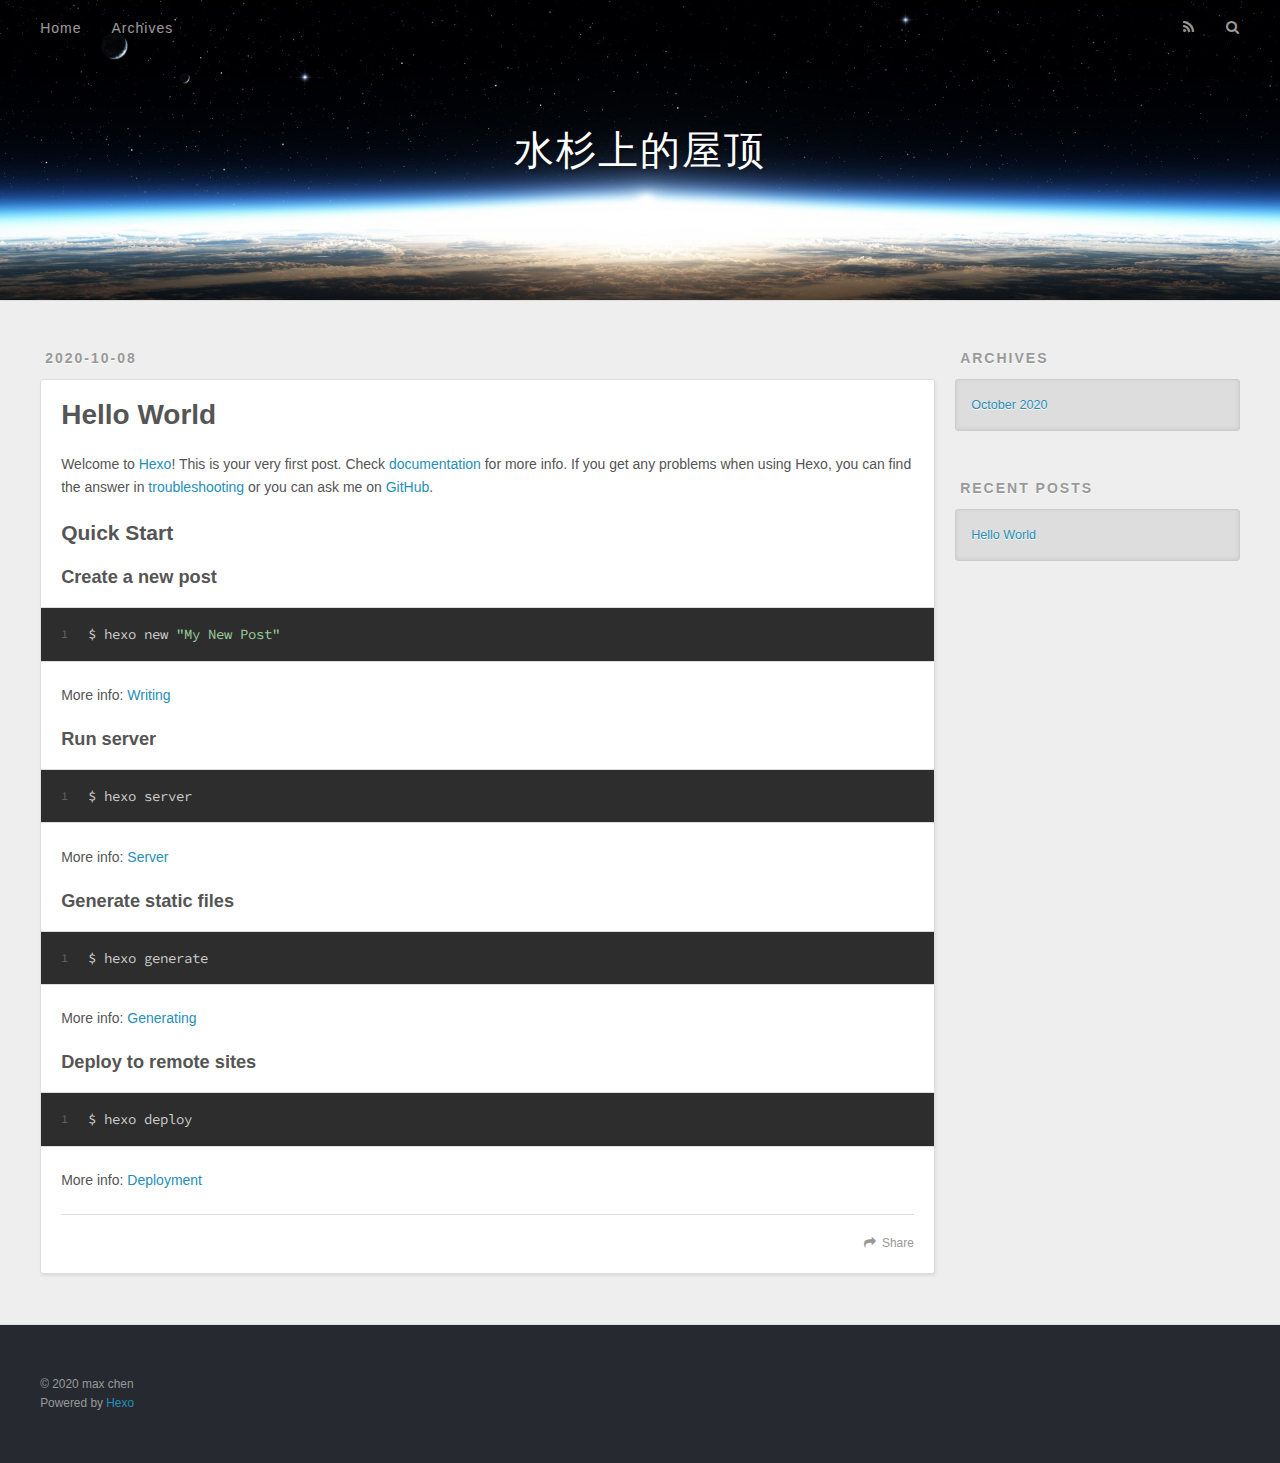
==== commit a579cebb: "Site updated: 2020-10-08 00:55:38" ====
--- a/index.html
+++ b/index.html
@@ -5,17 +5,17 @@
   
 
   
-  <title>Hexo</title>
+  <title>水杉上的屋顶</title>
   <meta name="viewport" content="width=device-width, initial-scale=1, maximum-scale=1">
   <meta property="og:type" content="website">
-<meta property="og:title" content="Hexo">
+<meta property="og:title" content="水杉上的屋顶">
 <meta property="og:url" content="http://example.com/index.html">
-<meta property="og:site_name" content="Hexo">
-<meta property="og:locale" content="en_US">
-<meta property="article:author" content="John Doe">
+<meta property="og:site_name" content="水杉上的屋顶">
+<meta property="og:locale">
+<meta property="article:author" content="max chen">
 <meta name="twitter:card" content="summary">
   
-    <link rel="alternate" href="/atom.xml" title="Hexo" type="application/atom+xml">
+    <link rel="alternate" href="/atom.xml" title="水杉上的屋顶" type="application/atom+xml">
   
   
     <link rel="icon" href="/favicon.png">
@@ -36,7 +36,7 @@
   <div id="header-outer" class="outer">
     <div id="header-title" class="inner">
       <h1 id="logo-wrap">
-        <a href="/" id="logo">Hexo</a>
+        <a href="/" id="logo">水杉上的屋顶</a>
       </h1>
       
     </div>
@@ -103,7 +103,7 @@
       
     </div>
     <footer class="article-footer">
-      <a data-url="http://example.com/2020/10/08/hello-world/" data-id="ckfzml1io0000mguabbfye82s" class="article-share-link">Share</a>
+      <a data-url="http://example.com/2020/10/08/hello-world/" data-id="ckfzmv5ky0000loua87239me4" class="article-share-link">Share</a>
       
       
     </footer>
@@ -159,7 +159,7 @@
   
   <div class="outer">
     <div id="footer-info" class="inner">
-      &copy; 2020 John Doe<br>
+      &copy; 2020 max chen<br>
       Powered by <a href="http://hexo.io/" target="_blank">Hexo</a>
     </div>
   </div>
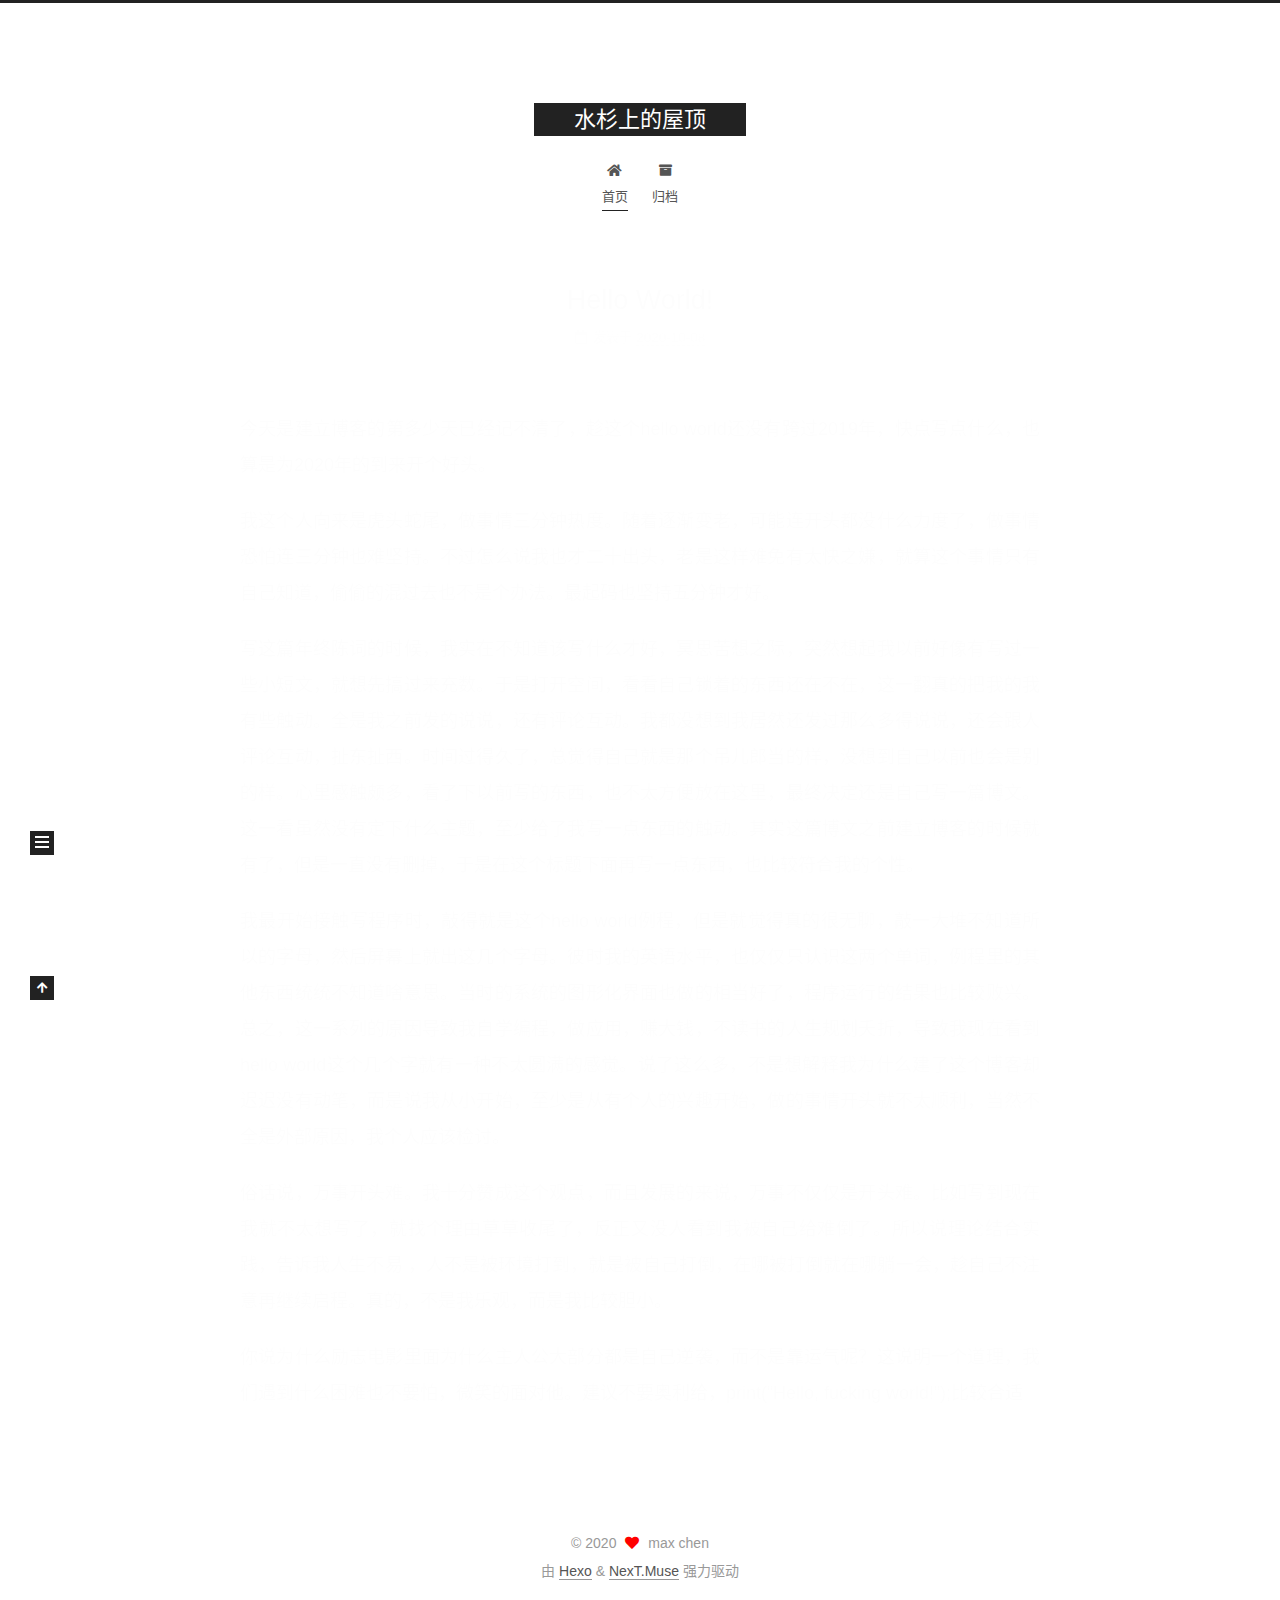
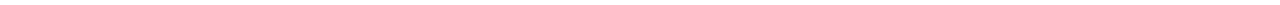
==== commit fc7c1bff: "Site updated: 2020-10-08 02:07:52" ====
--- a/index.html
+++ b/index.html
@@ -1,196 +1,363 @@
 <!DOCTYPE html>
-<html>
+<html lang="zh-CN">
 <head>
-  <meta charset="utf-8">
-  
-
-  
-  <title>水杉上的屋顶</title>
-  <meta name="viewport" content="width=device-width, initial-scale=1, maximum-scale=1">
+  <meta charset="UTF-8">
+<meta name="viewport" content="width=device-width, initial-scale=1, maximum-scale=2">
+<meta name="theme-color" content="#222">
+<meta name="generator" content="Hexo 5.2.0">
+  <link rel="apple-touch-icon" sizes="180x180" href="/images/apple-touch-icon-next.png">
+  <link rel="icon" type="image/png" sizes="32x32" href="/images/favicon-32x32-next.png">
+  <link rel="icon" type="image/png" sizes="16x16" href="/images/favicon-16x16-next.png">
+  <link rel="mask-icon" href="/images/logo.svg" color="#222">
+
+<link rel="stylesheet" href="/css/main.css">
+
+
+<link rel="stylesheet" href="/lib/font-awesome/css/all.min.css">
+
+<script id="hexo-configurations">
+    var NexT = window.NexT || {};
+    var CONFIG = {"hostname":"example.com","root":"/","scheme":"Muse","version":"7.8.0","exturl":false,"sidebar":{"position":"left","display":"post","padding":18,"offset":12,"onmobile":false},"copycode":{"enable":false,"show_result":false,"style":null},"back2top":{"enable":true,"sidebar":false,"scrollpercent":false},"bookmark":{"enable":false,"color":"#222","save":"auto"},"fancybox":false,"mediumzoom":false,"lazyload":false,"pangu":false,"comments":{"style":"tabs","active":null,"storage":true,"lazyload":false,"nav":null},"algolia":{"hits":{"per_page":10},"labels":{"input_placeholder":"Search for Posts","hits_empty":"We didn't find any results for the search: ${query}","hits_stats":"${hits} results found in ${time} ms"}},"localsearch":{"enable":false,"trigger":"auto","top_n_per_article":1,"unescape":false,"preload":false},"motion":{"enable":true,"async":false,"transition":{"post_block":"fadeIn","post_header":"slideDownIn","post_body":"slideDownIn","coll_header":"slideLeftIn","sidebar":"slideUpIn"}}};
+  </script>
+
   <meta property="og:type" content="website">
 <meta property="og:title" content="水杉上的屋顶">
 <meta property="og:url" content="http://example.com/index.html">
 <meta property="og:site_name" content="水杉上的屋顶">
-<meta property="og:locale">
+<meta property="og:locale" content="zh_CN">
 <meta property="article:author" content="max chen">
 <meta name="twitter:card" content="summary">
-  
-    <link rel="alternate" href="/atom.xml" title="水杉上的屋顶" type="application/atom+xml">
-  
-  
-    <link rel="icon" href="/favicon.png">
-  
-  
-    <link href="//fonts.googleapis.com/css?family=Source+Code+Pro" rel="stylesheet" type="text/css">
-  
-  
-<link rel="stylesheet" href="/css/style.css">
-
-<meta name="generator" content="Hexo 5.2.0"></head>
-
-<body>
-  <div id="container">
-    <div id="wrap">
-      <header id="header">
-  <div id="banner"></div>
-  <div id="header-outer" class="outer">
-    <div id="header-title" class="inner">
-      <h1 id="logo-wrap">
-        <a href="/" id="logo">水杉上的屋顶</a>
-      </h1>
+
+<link rel="canonical" href="http://example.com/">
+
+
+<script id="page-configurations">
+  // https://hexo.io/docs/variables.html
+  CONFIG.page = {
+    sidebar: "",
+    isHome : true,
+    isPost : false,
+    lang   : 'zh-CN'
+  };
+</script>
+
+  <title>水杉上的屋顶</title>
+  
+
+
+
+
+
+
+  <noscript>
+  <style>
+  .use-motion .brand,
+  .use-motion .menu-item,
+  .sidebar-inner,
+  .use-motion .post-block,
+  .use-motion .pagination,
+  .use-motion .comments,
+  .use-motion .post-header,
+  .use-motion .post-body,
+  .use-motion .collection-header { opacity: initial; }
+
+  .use-motion .site-title,
+  .use-motion .site-subtitle {
+    opacity: initial;
+    top: initial;
+  }
+
+  .use-motion .logo-line-before i { left: initial; }
+  .use-motion .logo-line-after i { right: initial; }
+  </style>
+</noscript>
+
+</head>
+
+<body itemscope itemtype="http://schema.org/WebPage">
+  <div class="container use-motion">
+    <div class="headband"></div>
+
+    <header class="header" itemscope itemtype="http://schema.org/WPHeader">
+      <div class="header-inner"><div class="site-brand-container">
+  <div class="site-nav-toggle">
+    <div class="toggle" aria-label="切换导航栏">
+      <span class="toggle-line toggle-line-first"></span>
+      <span class="toggle-line toggle-line-middle"></span>
+      <span class="toggle-line toggle-line-last"></span>
+    </div>
+  </div>
+
+  <div class="site-meta">
+
+    <a href="/" class="brand" rel="start">
+      <span class="logo-line-before"><i></i></span>
+      <h1 class="site-title">水杉上的屋顶</h1>
+      <span class="logo-line-after"><i></i></span>
+    </a>
+  </div>
+
+  <div class="site-nav-right">
+    <div class="toggle popup-trigger">
+    </div>
+  </div>
+</div>
+
+
+
+
+<nav class="site-nav">
+  <ul id="menu" class="main-menu menu">
+        <li class="menu-item menu-item-home">
+
+    <a href="/" rel="section"><i class="fa fa-home fa-fw"></i>首页</a>
+
+  </li>
+        <li class="menu-item menu-item-archives">
+
+    <a href="/archives/" rel="section"><i class="fa fa-archive fa-fw"></i>归档</a>
+
+  </li>
+  </ul>
+</nav>
+
+
+
+
+</div>
+    </header>
+
+    
+  <div class="back-to-top">
+    <i class="fa fa-arrow-up"></i>
+    <span>0%</span>
+  </div>
+
+
+    <main class="main">
+      <div class="main-inner">
+        <div class="content-wrap">
+          
+
+          <div class="content index posts-expand">
+            
+      
+  
+  
+  <article itemscope itemtype="http://schema.org/Article" class="post-block" lang="zh-CN">
+    <link itemprop="mainEntityOfPage" href="http://example.com/2020/10/08/Hello-World/">
+
+    <span hidden itemprop="author" itemscope itemtype="http://schema.org/Person">
+      <meta itemprop="image" content="/images/avatar.gif">
+      <meta itemprop="name" content="max chen">
+      <meta itemprop="description" content="">
+    </span>
+
+    <span hidden itemprop="publisher" itemscope itemtype="http://schema.org/Organization">
+      <meta itemprop="name" content="水杉上的屋顶">
+    </span>
+      <header class="post-header">
+        <h2 class="post-title" itemprop="name headline">
+          
+            <a href="/2020/10/08/Hello-World/" class="post-title-link" itemprop="url">Hello World!</a>
+        </h2>
+
+        <div class="post-meta">
+            <span class="post-meta-item">
+              <span class="post-meta-item-icon">
+                <i class="far fa-calendar"></i>
+              </span>
+              <span class="post-meta-item-text">发表于</span>
+              
+
+              <time title="创建时间：2020-10-08 01:04:15 / 修改时间：01:06:00" itemprop="dateCreated datePublished" datetime="2020-10-08T01:04:15+08:00">2020-10-08</time>
+            </span>
+
+          
+
+        </div>
+      </header>
+
+    
+    
+    
+    <div class="post-body" itemprop="articleBody">
+
+      
+          <p>今天是建立博客的第多少天已经记不清了，趁这个hello world还没有跨过2019年，快点写点什么，也算是为2020年的到来开个好头。</p>
+<p>我这个人向来是虎头蛇尾，做事情三分钟热度。随着逐渐变老，可能连开头都没什么力度了，做事情恐怕连三分钟也难坚持。不过怎么说我也才二十出头，老是这样难免有太快之嫌，就算这个事情只有自己知道，偷偷的混过去也不是个办法。最起码也坚持五分钟才好。</p>
+<p>写这篇年终陈词的时候，我实在不知道该写什么才好，冥思苦想之际，突然想起我以前好像有写过一些小短文，就想先搞过来充数。于是打开空间，看看自己锁着的东西还在不在，这一翻真的把我的我有些触动。全是我之前发的说说，还有评论互动。我都没想到我居然还发过那么多得说说，还会跟人评论互动，扯东扯西。时间过得久了，总觉得自己就是那个吊儿郎当的样，没想到自己以前也会是别的样。心里感触颇多，看了下以前写的东西，也不太方便放在这里，最终决定还是自己写一篇博文。这一看虽然没有定下什么主题，至少给了我写一点东西的触动。其实这篇博文之前建立博客的时候就有了，但是一直没有删掉，于是在这个标题下面再写一点东西，也比较符合我的个性。</p>
+<p>我最开始接触写程序时，敲得就是这个hello world例程，但是就觉得真的很无聊，敲一大堆不知道所以的字母，然后屏幕上就出这几个字母。彼时我的英语水平，也仅仅只认识这两个单词，例程里的其他东西统统不知道啥意思。当时的系统的图形化界面也做的相当好了，程序运行的结果也比较败兴。总之，这一系列的原因导致我自学编程，做应用，赚大钱，不读书的人生规划夭折，导致我现在看到hello world这个几个字就有一种不太圆满的感觉。说了这么多，不是想解释我为什么建了这个博客却迟迟没有动笔，而是说我从小开始，至少是从有个人的兴趣开始，做的事情开头就不太顺利，当然不全是外部原因，我个人应该检讨。</p>
+<p>俗话说，万事开头难。我十分赞成这个观点，而且发展的来说，万事不仅仅是开头难。比如写到现在我就不太想写了，就找个理由草草收尾了，反正又没人看到我被自己给难倒了。所以说理论结合实践，告诉我人生不易 ，人不是被环境打到，就是被自己打倒，在哪被打倒就在哪躺一会，趁自己不注意再继续启程。真的，不是我乐观，而是我比较胆小。</p>
+<p>你说为什么励志电影里面为什么主人公大部分都是自己逆袭，而不是靠运气呢？这说明一个道理，我们遇到什么困难也不要怕，微笑的面对他。建议不要奥利给，print(“Hello, fucking world!”);比较合适</p>
+
       
     </div>
-    <div id="header-inner" class="inner">
-      <nav id="main-nav">
-        <a id="main-nav-toggle" class="nav-icon"></a>
+
+    
+    
+    
+      <footer class="post-footer">
+        <div class="post-eof"></div>
+      </footer>
+  </article>
+  
+  
+  
+
+
+  
+
+
+
+          </div>
+          
+
+<script>
+  window.addEventListener('tabs:register', () => {
+    let { activeClass } = CONFIG.comments;
+    if (CONFIG.comments.storage) {
+      activeClass = localStorage.getItem('comments_active') || activeClass;
+    }
+    if (activeClass) {
+      let activeTab = document.querySelector(`a[href="#comment-${activeClass}"]`);
+      if (activeTab) {
+        activeTab.click();
+      }
+    }
+  });
+  if (CONFIG.comments.storage) {
+    window.addEventListener('tabs:click', event => {
+      if (!event.target.matches('.tabs-comment .tab-content .tab-pane')) return;
+      let commentClass = event.target.classList[1];
+      localStorage.setItem('comments_active', commentClass);
+    });
+  }
+</script>
+
+        </div>
+          
+  
+  <div class="toggle sidebar-toggle">
+    <span class="toggle-line toggle-line-first"></span>
+    <span class="toggle-line toggle-line-middle"></span>
+    <span class="toggle-line toggle-line-last"></span>
+  </div>
+
+  <aside class="sidebar">
+    <div class="sidebar-inner">
+
+      <ul class="sidebar-nav motion-element">
+        <li class="sidebar-nav-toc">
+          文章目录
+        </li>
+        <li class="sidebar-nav-overview">
+          站点概览
+        </li>
+      </ul>
+
+      <!--noindex-->
+      <div class="post-toc-wrap sidebar-panel">
+      </div>
+      <!--/noindex-->
+
+      <div class="site-overview-wrap sidebar-panel">
+        <div class="site-author motion-element" itemprop="author" itemscope itemtype="http://schema.org/Person">
+  <p class="site-author-name" itemprop="name">max chen</p>
+  <div class="site-description" itemprop="description"></div>
+</div>
+<div class="site-state-wrap motion-element">
+  <nav class="site-state">
+      <div class="site-state-item site-state-posts">
+          <a href="/archives/">
         
-          <a class="main-nav-link" href="/">Home</a>
+          <span class="site-state-item-count">1</span>
+          <span class="site-state-item-name">日志</span>
+        </a>
+      </div>
+  </nav>
+</div>
+
+
+
+      </div>
+
+    </div>
+  </aside>
+  <div id="sidebar-dimmer"></div>
+
+
+      </div>
+    </main>
+
+    <footer class="footer">
+      <div class="footer-inner">
         
-          <a class="main-nav-link" href="/archives">Archives</a>
+
         
-      </nav>
-      <nav id="sub-nav">
+
+<div class="copyright">
+  
+  &copy; 
+  <span itemprop="copyrightYear">2020</span>
+  <span class="with-love">
+    <i class="fa fa-heart"></i>
+  </span>
+  <span class="author" itemprop="copyrightHolder">max chen</span>
+</div>
+  <div class="powered-by">由 <a href="https://hexo.io/" class="theme-link" rel="noopener" target="_blank">Hexo</a> & <a href="https://muse.theme-next.org/" class="theme-link" rel="noopener" target="_blank">NexT.Muse</a> 强力驱动
+  </div>
+
         
-          <a id="nav-rss-link" class="nav-icon" href="/atom.xml" title="RSS Feed"></a>
-        
-        <a id="nav-search-btn" class="nav-icon" title="Search"></a>
-      </nav>
-      <div id="search-form-wrap">
-        <form action="//google.com/search" method="get" accept-charset="UTF-8" class="search-form"><input type="search" name="q" class="search-form-input" placeholder="Search"><button type="submit" class="search-form-submit">&#xF002;</button><input type="hidden" name="sitesearch" value="http://example.com"></form>
-      </div>
-    </div>
-  </div>
-</header>
-      <div class="outer">
-        <section id="main">
-  
-    <article id="post-hello-world" class="article article-type-post" itemscope itemprop="blogPost">
-  <div class="article-meta">
-    <a href="/2020/10/08/hello-world/" class="article-date">
-  <time datetime="2020-10-07T16:07:07.172Z" itemprop="datePublished">2020-10-08</time>
-</a>
-    
-  </div>
-  <div class="article-inner">
-    
-    
-      <header class="article-header">
-        
-  
-    <h1 itemprop="name">
-      <a class="article-title" href="/2020/10/08/hello-world/">Hello World</a>
-    </h1>
-  
-
-      </header>
-    
-    <div class="article-entry" itemprop="articleBody">
-      
-        <p>Welcome to <a target="_blank" rel="noopener" href="https://hexo.io/">Hexo</a>! This is your very first post. Check <a target="_blank" rel="noopener" href="https://hexo.io/docs/">documentation</a> for more info. If you get any problems when using Hexo, you can find the answer in <a target="_blank" rel="noopener" href="https://hexo.io/docs/troubleshooting.html">troubleshooting</a> or you can ask me on <a target="_blank" rel="noopener" href="https://github.com/hexojs/hexo/issues">GitHub</a>.</p>
-<h2 id="Quick-Start"><a href="#Quick-Start" class="headerlink" title="Quick Start"></a>Quick Start</h2><h3 id="Create-a-new-post"><a href="#Create-a-new-post" class="headerlink" title="Create a new post"></a>Create a new post</h3><figure class="highlight bash"><table><tr><td class="gutter"><pre><span class="line">1</span><br></pre></td><td class="code"><pre><span class="line">$ hexo new <span class="string">&quot;My New Post&quot;</span></span><br></pre></td></tr></table></figure>
-
-<p>More info: <a target="_blank" rel="noopener" href="https://hexo.io/docs/writing.html">Writing</a></p>
-<h3 id="Run-server"><a href="#Run-server" class="headerlink" title="Run server"></a>Run server</h3><figure class="highlight bash"><table><tr><td class="gutter"><pre><span class="line">1</span><br></pre></td><td class="code"><pre><span class="line">$ hexo server</span><br></pre></td></tr></table></figure>
-
-<p>More info: <a target="_blank" rel="noopener" href="https://hexo.io/docs/server.html">Server</a></p>
-<h3 id="Generate-static-files"><a href="#Generate-static-files" class="headerlink" title="Generate static files"></a>Generate static files</h3><figure class="highlight bash"><table><tr><td class="gutter"><pre><span class="line">1</span><br></pre></td><td class="code"><pre><span class="line">$ hexo generate</span><br></pre></td></tr></table></figure>
-
-<p>More info: <a target="_blank" rel="noopener" href="https://hexo.io/docs/generating.html">Generating</a></p>
-<h3 id="Deploy-to-remote-sites"><a href="#Deploy-to-remote-sites" class="headerlink" title="Deploy to remote sites"></a>Deploy to remote sites</h3><figure class="highlight bash"><table><tr><td class="gutter"><pre><span class="line">1</span><br></pre></td><td class="code"><pre><span class="line">$ hexo deploy</span><br></pre></td></tr></table></figure>
-
-<p>More info: <a target="_blank" rel="noopener" href="https://hexo.io/docs/one-command-deployment.html">Deployment</a></p>
-
-      
-    </div>
-    <footer class="article-footer">
-      <a data-url="http://example.com/2020/10/08/hello-world/" data-id="ckfzmv5ky0000loua87239me4" class="article-share-link">Share</a>
-      
-      
+
+
+
+
+
+
+
+
+      </div>
     </footer>
   </div>
-  
-</article>
-
-
-  
-
-
-</section>
-        
-          <aside id="sidebar">
-  
-    
-
-  
-    
-
-  
-    
-  
-    
-  <div class="widget-wrap">
-    <h3 class="widget-title">Archives</h3>
-    <div class="widget">
-      <ul class="archive-list"><li class="archive-list-item"><a class="archive-list-link" href="/archives/2020/10/">October 2020</a></li></ul>
-    </div>
-  </div>
-
-
-  
-    
-  <div class="widget-wrap">
-    <h3 class="widget-title">Recent Posts</h3>
-    <div class="widget">
-      <ul>
-        
-          <li>
-            <a href="/2020/10/08/hello-world/">Hello World</a>
-          </li>
-        
-      </ul>
-    </div>
-  </div>
-
-  
-</aside>
-        
-      </div>
-      <footer id="footer">
-  
-  <div class="outer">
-    <div id="footer-info" class="inner">
-      &copy; 2020 max chen<br>
-      Powered by <a href="http://hexo.io/" target="_blank">Hexo</a>
-    </div>
-  </div>
-</footer>
-    </div>
-    <nav id="mobile-nav">
-  
-    <a href="/" class="mobile-nav-link">Home</a>
-  
-    <a href="/archives" class="mobile-nav-link">Archives</a>
-  
-</nav>
-    
-
-<script src="//ajax.googleapis.com/ajax/libs/jquery/2.0.3/jquery.min.js"></script>
-
-
-  
-<link rel="stylesheet" href="/fancybox/jquery.fancybox.css">
-
-  
-<script src="/fancybox/jquery.fancybox.pack.js"></script>
-
-
-
-
-<script src="/js/script.js"></script>
-
-
-
-
-  </div>
+
+  
+  <script src="/lib/anime.min.js"></script>
+  <script src="/lib/velocity/velocity.min.js"></script>
+  <script src="/lib/velocity/velocity.ui.min.js"></script>
+
+<script src="/js/utils.js"></script>
+
+<script src="/js/motion.js"></script>
+
+
+<script src="/js/schemes/muse.js"></script>
+
+
+<script src="/js/next-boot.js"></script>
+
+
+
+
+  
+
+
+
+
+
+
+
+
+
+
+
+
+
+
+
+  
+
+  
+
 </body>
-</html>+</html>
--- a/css/main.css
+++ b/css/main.css
@@ -0,0 +1,2291 @@
+:root {
+  --body-bg-color: #fff;
+  --content-bg-color: #fff;
+  --card-bg-color: #f5f5f5;
+  --text-color: #555;
+  --blockquote-color: #666;
+  --link-color: #555;
+  --link-hover-color: #222;
+  --brand-color: #fff;
+  --brand-hover-color: #fff;
+  --table-row-odd-bg-color: #f9f9f9;
+  --table-row-hover-bg-color: #f5f5f5;
+  --menu-item-bg-color: #f5f5f5;
+  --btn-default-bg: #222;
+  --btn-default-color: #fff;
+  --btn-default-border-color: #222;
+  --btn-default-hover-bg: #fff;
+  --btn-default-hover-color: #222;
+  --btn-default-hover-border-color: #222;
+}
+html {
+  line-height: 1.15; /* 1 */
+  -webkit-text-size-adjust: 100%; /* 2 */
+}
+body {
+  margin: 0;
+}
+main {
+  display: block;
+}
+h1 {
+  font-size: 2em;
+  margin: 0.67em 0;
+}
+hr {
+  box-sizing: content-box; /* 1 */
+  height: 0; /* 1 */
+  overflow: visible; /* 2 */
+}
+pre {
+  font-family: monospace, monospace; /* 1 */
+  font-size: 1em; /* 2 */
+}
+a {
+  background: transparent;
+}
+abbr[title] {
+  border-bottom: none; /* 1 */
+  text-decoration: underline; /* 2 */
+  text-decoration: underline dotted; /* 2 */
+}
+b,
+strong {
+  font-weight: bolder;
+}
+code,
+kbd,
+samp {
+  font-family: monospace, monospace; /* 1 */
+  font-size: 1em; /* 2 */
+}
+small {
+  font-size: 80%;
+}
+sub,
+sup {
+  font-size: 75%;
+  line-height: 0;
+  position: relative;
+  vertical-align: baseline;
+}
+sub {
+  bottom: -0.25em;
+}
+sup {
+  top: -0.5em;
+}
+img {
+  border-style: none;
+}
+button,
+input,
+optgroup,
+select,
+textarea {
+  font-family: inherit; /* 1 */
+  font-size: 100%; /* 1 */
+  line-height: 1.15; /* 1 */
+  margin: 0; /* 2 */
+}
+button,
+input {
+/* 1 */
+  overflow: visible;
+}
+button,
+select {
+/* 1 */
+  text-transform: none;
+}
+button,
+[type='button'],
+[type='reset'],
+[type='submit'] {
+  -webkit-appearance: button;
+}
+button::-moz-focus-inner,
+[type='button']::-moz-focus-inner,
+[type='reset']::-moz-focus-inner,
+[type='submit']::-moz-focus-inner {
+  border-style: none;
+  padding: 0;
+}
+button:-moz-focusring,
+[type='button']:-moz-focusring,
+[type='reset']:-moz-focusring,
+[type='submit']:-moz-focusring {
+  outline: 1px dotted ButtonText;
+}
+fieldset {
+  padding: 0.35em 0.75em 0.625em;
+}
+legend {
+  box-sizing: border-box; /* 1 */
+  color: inherit; /* 2 */
+  display: table; /* 1 */
+  max-width: 100%; /* 1 */
+  padding: 0; /* 3 */
+  white-space: normal; /* 1 */
+}
+progress {
+  vertical-align: baseline;
+}
+textarea {
+  overflow: auto;
+}
+[type='checkbox'],
+[type='radio'] {
+  box-sizing: border-box; /* 1 */
+  padding: 0; /* 2 */
+}
+[type='number']::-webkit-inner-spin-button,
+[type='number']::-webkit-outer-spin-button {
+  height: auto;
+}
+[type='search'] {
+  outline-offset: -2px; /* 2 */
+  -webkit-appearance: textfield; /* 1 */
+}
+[type='search']::-webkit-search-decoration {
+  -webkit-appearance: none;
+}
+::-webkit-file-upload-button {
+  font: inherit; /* 2 */
+  -webkit-appearance: button; /* 1 */
+}
+details {
+  display: block;
+}
+summary {
+  display: list-item;
+}
+template {
+  display: none;
+}
+[hidden] {
+  display: none;
+}
+::selection {
+  background: #262a30;
+  color: #eee;
+}
+html,
+body {
+  height: 100%;
+}
+body {
+  background: var(--body-bg-color);
+  color: var(--text-color);
+  font-family: 'Lato', "PingFang SC", "Microsoft YaHei", sans-serif;
+  font-size: 1em;
+  line-height: 2;
+}
+@media (max-width: 991px) {
+  body {
+    padding-left: 0 !important;
+    padding-right: 0 !important;
+  }
+}
+h1,
+h2,
+h3,
+h4,
+h5,
+h6 {
+  font-family: 'Lato', "PingFang SC", "Microsoft YaHei", sans-serif;
+  font-weight: bold;
+  line-height: 1.5;
+  margin: 20px 0 15px;
+}
+h1 {
+  font-size: 1.5em;
+}
+h2 {
+  font-size: 1.375em;
+}
+h3 {
+  font-size: 1.25em;
+}
+h4 {
+  font-size: 1.125em;
+}
+h5 {
+  font-size: 1em;
+}
+h6 {
+  font-size: 0.875em;
+}
+p {
+  margin: 0 0 20px 0;
+}
+a,
+span.exturl {
+  border-bottom: 1px solid #999;
+  color: var(--link-color);
+  outline: 0;
+  text-decoration: none;
+  overflow-wrap: break-word;
+  word-wrap: break-word;
+  cursor: pointer;
+}
+a:hover,
+span.exturl:hover {
+  border-bottom-color: var(--link-hover-color);
+  color: var(--link-hover-color);
+}
+iframe,
+img,
+video {
+  display: block;
+  margin-left: auto;
+  margin-right: auto;
+  max-width: 100%;
+}
+hr {
+  background-image: repeating-linear-gradient(-45deg, #ddd, #ddd 4px, transparent 4px, transparent 8px);
+  border: 0;
+  height: 3px;
+  margin: 40px 0;
+}
+blockquote {
+  border-left: 4px solid #ddd;
+  color: var(--blockquote-color);
+  margin: 0;
+  padding: 0 15px;
+}
+blockquote cite::before {
+  content: '-';
+  padding: 0 5px;
+}
+dt {
+  font-weight: bold;
+}
+dd {
+  margin: 0;
+  padding: 0;
+}
+kbd {
+  background-color: #f5f5f5;
+  background-image: linear-gradient(#eee, #fff, #eee);
+  border: 1px solid #ccc;
+  border-radius: 0.2em;
+  box-shadow: 0.1em 0.1em 0.2em rgba(0,0,0,0.1);
+  color: #555;
+  font-family: inherit;
+  padding: 0.1em 0.3em;
+  white-space: nowrap;
+}
+.table-container {
+  overflow: auto;
+}
+table {
+  border-collapse: collapse;
+  border-spacing: 0;
+  font-size: 0.875em;
+  margin: 0 0 20px 0;
+  width: 100%;
+}
+tbody tr:nth-of-type(odd) {
+  background: var(--table-row-odd-bg-color);
+}
+tbody tr:hover {
+  background: var(--table-row-hover-bg-color);
+}
+caption,
+th,
+td {
+  font-weight: normal;
+  padding: 8px;
+  vertical-align: middle;
+}
+th,
+td {
+  border: 1px solid #ddd;
+  border-bottom: 3px solid #ddd;
+}
+th {
+  font-weight: 700;
+  padding-bottom: 10px;
+}
+td {
+  border-bottom-width: 1px;
+}
+.btn {
+  background: var(--btn-default-bg);
+  border: 2px solid var(--btn-default-border-color);
+  border-radius: 0;
+  color: var(--btn-default-color);
+  display: inline-block;
+  font-size: 0.875em;
+  line-height: 2;
+  padding: 0 20px;
+  text-decoration: none;
+  transition-property: background-color;
+  transition-delay: 0s;
+  transition-duration: 0.2s;
+  transition-timing-function: ease-in-out;
+}
+.btn:hover {
+  background: var(--btn-default-hover-bg);
+  border-color: var(--btn-default-hover-border-color);
+  color: var(--btn-default-hover-color);
+}
+.btn + .btn {
+  margin: 0 0 8px 8px;
+}
+.btn .fa-fw {
+  text-align: left;
+  width: 1.285714285714286em;
+}
+.toggle {
+  line-height: 0;
+}
+.toggle .toggle-line {
+  background: #fff;
+  display: inline-block;
+  height: 2px;
+  left: 0;
+  position: relative;
+  top: 0;
+  transition: all 0.4s;
+  vertical-align: top;
+  width: 100%;
+}
+.toggle .toggle-line:not(:first-child) {
+  margin-top: 3px;
+}
+.toggle.toggle-arrow .toggle-line-first {
+  left: 50%;
+  top: 2px;
+  transform: rotate(45deg);
+  width: 50%;
+}
+.toggle.toggle-arrow .toggle-line-middle {
+  left: 2px;
+  width: 90%;
+}
+.toggle.toggle-arrow .toggle-line-last {
+  left: 50%;
+  top: -2px;
+  transform: rotate(-45deg);
+  width: 50%;
+}
+.toggle.toggle-close .toggle-line-first {
+  transform: rotate(-45deg);
+  top: 5px;
+}
+.toggle.toggle-close .toggle-line-middle {
+  opacity: 0;
+}
+.toggle.toggle-close .toggle-line-last {
+  transform: rotate(45deg);
+  top: -5px;
+}
+.highlight,
+pre {
+  background: #f7f7f7;
+  color: #4d4d4c;
+  line-height: 1.6;
+  margin: 0 auto 20px;
+}
+pre,
+code {
+  font-family: consolas, Menlo, monospace, "PingFang SC", "Microsoft YaHei";
+}
+code {
+  background: #eee;
+  border-radius: 3px;
+  color: #555;
+  padding: 2px 4px;
+  overflow-wrap: break-word;
+  word-wrap: break-word;
+}
+.highlight *::selection {
+  background: #d6d6d6;
+}
+.highlight pre {
+  border: 0;
+  margin: 0;
+  padding: 10px 0;
+}
+.highlight table {
+  border: 0;
+  margin: 0;
+  width: auto;
+}
+.highlight td {
+  border: 0;
+  padding: 0;
+}
+.highlight figcaption {
+  background: #eff2f3;
+  color: #4d4d4c;
+  display: flex;
+  font-size: 0.875em;
+  justify-content: space-between;
+  line-height: 1.2;
+  padding: 0.5em;
+}
+.highlight figcaption a {
+  color: #4d4d4c;
+}
+.highlight figcaption a:hover {
+  border-bottom-color: #4d4d4c;
+}
+.highlight .gutter {
+  -moz-user-select: none;
+  -ms-user-select: none;
+  -webkit-user-select: none;
+  user-select: none;
+}
+.highlight .gutter pre {
+  background: #eff2f3;
+  color: #869194;
+  padding-left: 10px;
+  padding-right: 10px;
+  text-align: right;
+}
+.highlight .code pre {
+  background: #f7f7f7;
+  padding-left: 10px;
+  width: 100%;
+}
+.gist table {
+  width: auto;
+}
+.gist table td {
+  border: 0;
+}
+pre {
+  overflow: auto;
+  padding: 10px;
+}
+pre code {
+  background: none;
+  color: #4d4d4c;
+  font-size: 0.875em;
+  padding: 0;
+  text-shadow: none;
+}
+pre .deletion {
+  background: #fdd;
+}
+pre .addition {
+  background: #dfd;
+}
+pre .meta {
+  color: #eab700;
+  -moz-user-select: none;
+  -ms-user-select: none;
+  -webkit-user-select: none;
+  user-select: none;
+}
+pre .comment {
+  color: #8e908c;
+}
+pre .variable,
+pre .attribute,
+pre .tag,
+pre .name,
+pre .regexp,
+pre .ruby .constant,
+pre .xml .tag .title,
+pre .xml .pi,
+pre .xml .doctype,
+pre .html .doctype,
+pre .css .id,
+pre .css .class,
+pre .css .pseudo {
+  color: #c82829;
+}
+pre .number,
+pre .preprocessor,
+pre .built_in,
+pre .builtin-name,
+pre .literal,
+pre .params,
+pre .constant,
+pre .command {
+  color: #f5871f;
+}
+pre .ruby .class .title,
+pre .css .rules .attribute,
+pre .string,
+pre .symbol,
+pre .value,
+pre .inheritance,
+pre .header,
+pre .ruby .symbol,
+pre .xml .cdata,
+pre .special,
+pre .formula {
+  color: #718c00;
+}
+pre .title,
+pre .css .hexcolor {
+  color: #3e999f;
+}
+pre .function,
+pre .python .decorator,
+pre .python .title,
+pre .ruby .function .title,
+pre .ruby .title .keyword,
+pre .perl .sub,
+pre .javascript .title,
+pre .coffeescript .title {
+  color: #4271ae;
+}
+pre .keyword,
+pre .javascript .function {
+  color: #8959a8;
+}
+.blockquote-center {
+  border-left: none;
+  margin: 40px 0;
+  padding: 0;
+  position: relative;
+  text-align: center;
+}
+.blockquote-center .fa {
+  display: block;
+  opacity: 0.6;
+  position: absolute;
+  width: 100%;
+}
+.blockquote-center .fa-quote-left {
+  border-top: 1px solid #ccc;
+  text-align: left;
+  top: -20px;
+}
+.blockquote-center .fa-quote-right {
+  border-bottom: 1px solid #ccc;
+  text-align: right;
+  bottom: -20px;
+}
+.blockquote-center p,
+.blockquote-center div {
+  text-align: center;
+}
+.post-body .group-picture img {
+  margin: 0 auto;
+  padding: 0 3px;
+}
+.group-picture-row {
+  margin-bottom: 6px;
+  overflow: hidden;
+}
+.group-picture-column {
+  float: left;
+  margin-bottom: 10px;
+}
+.post-body .label {
+  color: #555;
+  display: inline;
+  padding: 0 2px;
+}
+.post-body .label.default {
+  background: #f0f0f0;
+}
+.post-body .label.primary {
+  background: #efe6f7;
+}
+.post-body .label.info {
+  background: #e5f2f8;
+}
+.post-body .label.success {
+  background: #e7f4e9;
+}
+.post-body .label.warning {
+  background: #fcf6e1;
+}
+.post-body .label.danger {
+  background: #fae8eb;
+}
+.post-body .tabs {
+  margin-bottom: 20px;
+}
+.post-body .tabs,
+.tabs-comment {
+  display: block;
+  padding-top: 10px;
+  position: relative;
+}
+.post-body .tabs ul.nav-tabs,
+.tabs-comment ul.nav-tabs {
+  display: flex;
+  flex-wrap: wrap;
+  margin: 0;
+  margin-bottom: -1px;
+  padding: 0;
+}
+@media (max-width: 413px) {
+  .post-body .tabs ul.nav-tabs,
+  .tabs-comment ul.nav-tabs {
+    display: block;
+    margin-bottom: 5px;
+  }
+}
+.post-body .tabs ul.nav-tabs li.tab,
+.tabs-comment ul.nav-tabs li.tab {
+  border-bottom: 1px solid #ddd;
+  border-left: 1px solid transparent;
+  border-right: 1px solid transparent;
+  border-top: 3px solid transparent;
+  flex-grow: 1;
+  list-style-type: none;
+  border-radius: 0 0 0 0;
+}
+@media (max-width: 413px) {
+  .post-body .tabs ul.nav-tabs li.tab,
+  .tabs-comment ul.nav-tabs li.tab {
+    border-bottom: 1px solid transparent;
+    border-left: 3px solid transparent;
+    border-right: 1px solid transparent;
+    border-top: 1px solid transparent;
+  }
+}
+@media (max-width: 413px) {
+  .post-body .tabs ul.nav-tabs li.tab,
+  .tabs-comment ul.nav-tabs li.tab {
+    border-radius: 0;
+  }
+}
+.post-body .tabs ul.nav-tabs li.tab a,
+.tabs-comment ul.nav-tabs li.tab a {
+  border-bottom: initial;
+  display: block;
+  line-height: 1.8;
+  outline: 0;
+  padding: 0.25em 0.75em;
+  text-align: center;
+  transition-delay: 0s;
+  transition-duration: 0.2s;
+  transition-timing-function: ease-out;
+}
+.post-body .tabs ul.nav-tabs li.tab a i,
+.tabs-comment ul.nav-tabs li.tab a i {
+  width: 1.285714285714286em;
+}
+.post-body .tabs ul.nav-tabs li.tab.active,
+.tabs-comment ul.nav-tabs li.tab.active {
+  border-bottom: 1px solid transparent;
+  border-left: 1px solid #ddd;
+  border-right: 1px solid #ddd;
+  border-top: 3px solid #fc6423;
+}
+@media (max-width: 413px) {
+  .post-body .tabs ul.nav-tabs li.tab.active,
+  .tabs-comment ul.nav-tabs li.tab.active {
+    border-bottom: 1px solid #ddd;
+    border-left: 3px solid #fc6423;
+    border-right: 1px solid #ddd;
+    border-top: 1px solid #ddd;
+  }
+}
+.post-body .tabs ul.nav-tabs li.tab.active a,
+.tabs-comment ul.nav-tabs li.tab.active a {
+  color: var(--link-color);
+  cursor: default;
+}
+.post-body .tabs .tab-content .tab-pane,
+.tabs-comment .tab-content .tab-pane {
+  border: 1px solid #ddd;
+  border-top: 0;
+  padding: 20px 20px 0 20px;
+  border-radius: 0;
+}
+.post-body .tabs .tab-content .tab-pane:not(.active),
+.tabs-comment .tab-content .tab-pane:not(.active) {
+  display: none;
+}
+.post-body .tabs .tab-content .tab-pane.active,
+.tabs-comment .tab-content .tab-pane.active {
+  display: block;
+}
+.post-body .tabs .tab-content .tab-pane.active:nth-of-type(1),
+.tabs-comment .tab-content .tab-pane.active:nth-of-type(1) {
+  border-radius: 0 0 0 0;
+}
+@media (max-width: 413px) {
+  .post-body .tabs .tab-content .tab-pane.active:nth-of-type(1),
+  .tabs-comment .tab-content .tab-pane.active:nth-of-type(1) {
+    border-radius: 0;
+  }
+}
+.post-body .note {
+  border-radius: 3px;
+  margin-bottom: 20px;
+  padding: 1em;
+  position: relative;
+  border: 1px solid #eee;
+  border-left-width: 5px;
+}
+.post-body .note h2,
+.post-body .note h3,
+.post-body .note h4,
+.post-body .note h5,
+.post-body .note h6 {
+  margin-top: 0;
+  border-bottom: initial;
+  margin-bottom: 0;
+  padding-top: 0;
+}
+.post-body .note p:first-child,
+.post-body .note ul:first-child,
+.post-body .note ol:first-child,
+.post-body .note table:first-child,
+.post-body .note pre:first-child,
+.post-body .note blockquote:first-child,
+.post-body .note img:first-child {
+  margin-top: 0;
+}
+.post-body .note p:last-child,
+.post-body .note ul:last-child,
+.post-body .note ol:last-child,
+.post-body .note table:last-child,
+.post-body .note pre:last-child,
+.post-body .note blockquote:last-child,
+.post-body .note img:last-child {
+  margin-bottom: 0;
+}
+.post-body .note.default {
+  border-left-color: #777;
+}
+.post-body .note.default h2,
+.post-body .note.default h3,
+.post-body .note.default h4,
+.post-body .note.default h5,
+.post-body .note.default h6 {
+  color: #777;
+}
+.post-body .note.primary {
+  border-left-color: #6f42c1;
+}
+.post-body .note.primary h2,
+.post-body .note.primary h3,
+.post-body .note.primary h4,
+.post-body .note.primary h5,
+.post-body .note.primary h6 {
+  color: #6f42c1;
+}
+.post-body .note.info {
+  border-left-color: #428bca;
+}
+.post-body .note.info h2,
+.post-body .note.info h3,
+.post-body .note.info h4,
+.post-body .note.info h5,
+.post-body .note.info h6 {
+  color: #428bca;
+}
+.post-body .note.success {
+  border-left-color: #5cb85c;
+}
+.post-body .note.success h2,
+.post-body .note.success h3,
+.post-body .note.success h4,
+.post-body .note.success h5,
+.post-body .note.success h6 {
+  color: #5cb85c;
+}
+.post-body .note.warning {
+  border-left-color: #f0ad4e;
+}
+.post-body .note.warning h2,
+.post-body .note.warning h3,
+.post-body .note.warning h4,
+.post-body .note.warning h5,
+.post-body .note.warning h6 {
+  color: #f0ad4e;
+}
+.post-body .note.danger {
+  border-left-color: #d9534f;
+}
+.post-body .note.danger h2,
+.post-body .note.danger h3,
+.post-body .note.danger h4,
+.post-body .note.danger h5,
+.post-body .note.danger h6 {
+  color: #d9534f;
+}
+.pagination .prev,
+.pagination .next,
+.pagination .page-number,
+.pagination .space {
+  display: inline-block;
+  margin: 0 10px;
+  padding: 0 11px;
+  position: relative;
+  top: -1px;
+}
+@media (max-width: 767px) {
+  .pagination .prev,
+  .pagination .next,
+  .pagination .page-number,
+  .pagination .space {
+    margin: 0 5px;
+  }
+}
+.pagination {
+  border-top: 1px solid #eee;
+  margin: 120px 0 0;
+  text-align: center;
+}
+.pagination .prev,
+.pagination .next,
+.pagination .page-number {
+  border-bottom: 0;
+  border-top: 1px solid #eee;
+  transition-property: border-color;
+  transition-delay: 0s;
+  transition-duration: 0.2s;
+  transition-timing-function: ease-in-out;
+}
+.pagination .prev:hover,
+.pagination .next:hover,
+.pagination .page-number:hover {
+  border-top-color: #222;
+}
+.pagination .space {
+  margin: 0;
+  padding: 0;
+}
+.pagination .prev {
+  margin-left: 0;
+}
+.pagination .next {
+  margin-right: 0;
+}
+.pagination .page-number.current {
+  background: #ccc;
+  border-top-color: #ccc;
+  color: #fff;
+}
+@media (max-width: 767px) {
+  .pagination {
+    border-top: none;
+  }
+  .pagination .prev,
+  .pagination .next,
+  .pagination .page-number {
+    border-bottom: 1px solid #eee;
+    border-top: 0;
+    margin-bottom: 10px;
+    padding: 0 10px;
+  }
+  .pagination .prev:hover,
+  .pagination .next:hover,
+  .pagination .page-number:hover {
+    border-bottom-color: #222;
+  }
+}
+.comments {
+  margin-top: 60px;
+  overflow: hidden;
+}
+.comment-button-group {
+  display: flex;
+  flex-wrap: wrap-reverse;
+  justify-content: center;
+  margin: 1em 0;
+}
+.comment-button-group .comment-button {
+  margin: 0.1em 0.2em;
+}
+.comment-button-group .comment-button.active {
+  background: var(--btn-default-hover-bg);
+  border-color: var(--btn-default-hover-border-color);
+  color: var(--btn-default-hover-color);
+}
+.comment-position {
+  display: none;
+}
+.comment-position.active {
+  display: block;
+}
+.tabs-comment {
+  background: var(--content-bg-color);
+  margin-top: 4em;
+  padding-top: 0;
+}
+.tabs-comment .comments {
+  border: 0;
+  box-shadow: none;
+  margin-top: 0;
+  padding-top: 0;
+}
+.container {
+  min-height: 100%;
+  position: relative;
+}
+.main-inner {
+  margin: 0 auto;
+  width: 700px;
+}
+@media (min-width: 1200px) {
+  .main-inner {
+    width: 800px;
+  }
+}
+@media (min-width: 1600px) {
+  .main-inner {
+    width: 900px;
+  }
+}
+@media (max-width: 767px) {
+  .content-wrap {
+    padding: 0 20px;
+  }
+}
+.header {
+  background: transparent;
+}
+.header-inner {
+  margin: 0 auto;
+  width: 700px;
+}
+@media (min-width: 1200px) {
+  .header-inner {
+    width: 800px;
+  }
+}
+@media (min-width: 1600px) {
+  .header-inner {
+    width: 900px;
+  }
+}
+.site-brand-container {
+  display: flex;
+  flex-shrink: 0;
+  padding: 0 10px;
+}
+.headband {
+  background: #222;
+  height: 3px;
+}
+.site-meta {
+  flex-grow: 1;
+  text-align: center;
+}
+@media (max-width: 767px) {
+  .site-meta {
+    text-align: center;
+  }
+}
+.brand {
+  border-bottom: none;
+  color: var(--brand-color);
+  display: inline-block;
+  line-height: 1.375em;
+  padding: 0 40px;
+  position: relative;
+}
+.brand:hover {
+  color: var(--brand-hover-color);
+}
+.site-title {
+  font-family: 'Lato', "PingFang SC", "Microsoft YaHei", sans-serif;
+  font-size: 1.375em;
+  font-weight: normal;
+  margin: 0;
+}
+.site-subtitle {
+  color: #999;
+  font-size: 0.8125em;
+  margin: 10px 0;
+}
+.use-motion .brand {
+  opacity: 0;
+}
+.use-motion .site-title,
+.use-motion .site-subtitle,
+.use-motion .custom-logo-image {
+  opacity: 0;
+  position: relative;
+  top: -10px;
+}
+.site-nav-toggle,
+.site-nav-right {
+  display: none;
+}
+@media (max-width: 767px) {
+  .site-nav-toggle,
+  .site-nav-right {
+    display: flex;
+    flex-direction: column;
+    justify-content: center;
+  }
+}
+.site-nav-toggle .toggle,
+.site-nav-right .toggle {
+  color: var(--text-color);
+  padding: 10px;
+  width: 22px;
+}
+.site-nav-toggle .toggle .toggle-line,
+.site-nav-right .toggle .toggle-line {
+  background: var(--text-color);
+  border-radius: 1px;
+}
+.site-nav {
+  display: block;
+}
+@media (max-width: 767px) {
+  .site-nav {
+    clear: both;
+    display: none;
+  }
+}
+.site-nav.site-nav-on {
+  display: block;
+}
+.menu {
+  margin-top: 20px;
+  padding-left: 0;
+  text-align: center;
+}
+.menu-item {
+  display: inline-block;
+  list-style: none;
+  margin: 0 10px;
+}
+@media (max-width: 767px) {
+  .menu-item {
+    display: block;
+    margin-top: 10px;
+  }
+  .menu-item.menu-item-search {
+    display: none;
+  }
+}
+.menu-item a,
+.menu-item span.exturl {
+  border-bottom: 0;
+  display: block;
+  font-size: 0.8125em;
+  transition-property: border-color;
+  transition-delay: 0s;
+  transition-duration: 0.2s;
+  transition-timing-function: ease-in-out;
+}
+@media (hover: none) {
+  .menu-item a:hover,
+  .menu-item span.exturl:hover {
+    border-bottom-color: transparent !important;
+  }
+}
+.menu-item .fa,
+.menu-item .fab,
+.menu-item .far,
+.menu-item .fas {
+  margin-right: 8px;
+}
+.menu-item .badge {
+  display: inline-block;
+  font-weight: bold;
+  line-height: 1;
+  margin-left: 0.35em;
+  margin-top: 0.35em;
+  text-align: center;
+  white-space: nowrap;
+}
+@media (max-width: 767px) {
+  .menu-item .badge {
+    float: right;
+    margin-left: 0;
+  }
+}
+.menu-item-active a,
+.menu .menu-item a:hover,
+.menu .menu-item span.exturl:hover {
+  background: var(--menu-item-bg-color);
+}
+.use-motion .menu-item {
+  opacity: 0;
+}
+.sidebar {
+  background: #222;
+  bottom: 0;
+  box-shadow: inset 0 2px 6px #000;
+  position: fixed;
+  top: 0;
+}
+@media (max-width: 991px) {
+  .sidebar {
+    display: none;
+  }
+}
+.sidebar-inner {
+  color: #999;
+  padding: 18px 10px;
+  text-align: center;
+}
+.cc-license {
+  margin-top: 10px;
+  text-align: center;
+}
+.cc-license .cc-opacity {
+  border-bottom: none;
+  opacity: 0.7;
+}
+.cc-license .cc-opacity:hover {
+  opacity: 0.9;
+}
+.cc-license img {
+  display: inline-block;
+}
+.site-author-image {
+  border: 2px solid #333;
+  display: block;
+  margin: 0 auto;
+  max-width: 96px;
+  padding: 2px;
+}
+.site-author-name {
+  color: #f5f5f5;
+  font-weight: normal;
+  margin: 5px 0 0;
+  text-align: center;
+}
+.site-description {
+  color: #999;
+  font-size: 1em;
+  margin-top: 5px;
+  text-align: center;
+}
+.links-of-author {
+  margin-top: 15px;
+}
+.links-of-author a,
+.links-of-author span.exturl {
+  border-bottom-color: #555;
+  display: inline-block;
+  font-size: 0.8125em;
+  margin-bottom: 10px;
+  margin-right: 10px;
+  vertical-align: middle;
+}
+.links-of-author a::before,
+.links-of-author span.exturl::before {
+  background: #5d13ff;
+  border-radius: 50%;
+  content: ' ';
+  display: inline-block;
+  height: 4px;
+  margin-right: 3px;
+  vertical-align: middle;
+  width: 4px;
+}
+.sidebar-button {
+  margin-top: 15px;
+}
+.sidebar-button a {
+  border: 1px solid #fc6423;
+  border-radius: 4px;
+  color: #fc6423;
+  display: inline-block;
+  padding: 0 15px;
+}
+.sidebar-button a .fa,
+.sidebar-button a .fab,
+.sidebar-button a .far,
+.sidebar-button a .fas {
+  margin-right: 5px;
+}
+.sidebar-button a:hover {
+  background: #fc6423;
+  border: 1px solid #fc6423;
+  color: #fff;
+}
+.sidebar-button a:hover .fa,
+.sidebar-button a:hover .fab,
+.sidebar-button a:hover .far,
+.sidebar-button a:hover .fas {
+  color: #fff;
+}
+.links-of-blogroll {
+  font-size: 0.8125em;
+  margin-top: 10px;
+}
+.links-of-blogroll-title {
+  font-size: 0.875em;
+  font-weight: 600;
+  margin-top: 0;
+}
+.links-of-blogroll-list {
+  list-style: none;
+  margin: 0;
+  padding: 0;
+}
+#sidebar-dimmer {
+  display: none;
+}
+@media (max-width: 767px) {
+  #sidebar-dimmer {
+    background: #000;
+    display: block;
+    height: 100%;
+    left: 100%;
+    opacity: 0;
+    position: fixed;
+    top: 0;
+    width: 100%;
+    z-index: 1100;
+  }
+  .sidebar-active + #sidebar-dimmer {
+    opacity: 0.7;
+    transform: translateX(-100%);
+    transition: opacity 0.5s;
+  }
+}
+.sidebar-nav {
+  margin: 0;
+  padding-bottom: 20px;
+  padding-left: 0;
+}
+.sidebar-nav li {
+  border-bottom: 1px solid transparent;
+  color: #666;
+  cursor: pointer;
+  display: inline-block;
+  font-size: 0.875em;
+}
+.sidebar-nav li.sidebar-nav-overview {
+  margin-left: 10px;
+}
+.sidebar-nav li:hover {
+  color: #f5f5f5;
+}
+.sidebar-nav .sidebar-nav-active {
+  border-bottom-color: #87daff;
+  color: #87daff;
+}
+.sidebar-nav .sidebar-nav-active:hover {
+  color: #87daff;
+}
+.sidebar-panel {
+  display: none;
+  overflow-x: hidden;
+  overflow-y: auto;
+}
+.sidebar-panel-active {
+  display: block;
+}
+.sidebar-toggle {
+  background: #222;
+  bottom: 45px;
+  cursor: pointer;
+  height: 14px;
+  left: 30px;
+  padding: 5px;
+  position: fixed;
+  width: 14px;
+  z-index: 1300;
+}
+@media (max-width: 991px) {
+  .sidebar-toggle {
+    left: 20px;
+    opacity: 0.8;
+    display: none;
+  }
+}
+.sidebar-toggle:hover .toggle-line {
+  background: #87daff;
+}
+.post-toc {
+  font-size: 0.875em;
+}
+.post-toc ol {
+  list-style: none;
+  margin: 0;
+  padding: 0 2px 5px 10px;
+  text-align: left;
+}
+.post-toc ol > ol {
+  padding-left: 0;
+}
+.post-toc ol a {
+  transition-property: all;
+  transition-delay: 0s;
+  transition-duration: 0.2s;
+  transition-timing-function: ease-in-out;
+}
+.post-toc .nav-item {
+  line-height: 1.8;
+  overflow: hidden;
+  text-overflow: ellipsis;
+  white-space: nowrap;
+}
+.post-toc .nav .nav-child {
+  display: none;
+}
+.post-toc .nav .active > .nav-child {
+  display: block;
+}
+.post-toc .nav .active-current > .nav-child {
+  display: block;
+}
+.post-toc .nav .active-current > .nav-child > .nav-item {
+  display: block;
+}
+.post-toc .nav .active > a {
+  border-bottom-color: #87daff;
+  color: #87daff;
+}
+.post-toc .nav .active-current > a {
+  color: #87daff;
+}
+.post-toc .nav .active-current > a:hover {
+  color: #87daff;
+}
+.site-state {
+  display: flex;
+  justify-content: center;
+  line-height: 1.4;
+  margin-top: 10px;
+  overflow: hidden;
+  text-align: center;
+  white-space: nowrap;
+}
+.site-state-item {
+  padding: 0 15px;
+}
+.site-state-item:not(:first-child) {
+  border-left: 1px solid #333;
+}
+.site-state-item a {
+  border-bottom: none;
+}
+.site-state-item-count {
+  display: block;
+  font-size: 1.25em;
+  font-weight: 600;
+  text-align: center;
+}
+.site-state-item-name {
+  color: inherit;
+  font-size: 0.875em;
+}
+.footer {
+  color: #999;
+  font-size: 0.875em;
+  padding: 20px 0;
+}
+.footer.footer-fixed {
+  bottom: 0;
+  left: 0;
+  position: absolute;
+  right: 0;
+}
+.footer-inner {
+  box-sizing: border-box;
+  margin: 0 auto;
+  text-align: center;
+  width: 700px;
+}
+@media (min-width: 1200px) {
+  .footer-inner {
+    width: 800px;
+  }
+}
+@media (min-width: 1600px) {
+  .footer-inner {
+    width: 900px;
+  }
+}
+.languages {
+  display: inline-block;
+  font-size: 1.125em;
+  position: relative;
+}
+.languages .lang-select-label span {
+  margin: 0 0.5em;
+}
+.languages .lang-select {
+  height: 100%;
+  left: 0;
+  opacity: 0;
+  position: absolute;
+  top: 0;
+  width: 100%;
+}
+.with-love {
+  color: #ff0000;
+  display: inline-block;
+  margin: 0 5px;
+}
+.powered-by,
+.theme-info {
+  display: inline-block;
+}
+@-moz-keyframes iconAnimate {
+  0%, 100% {
+    transform: scale(1);
+  }
+  10%, 30% {
+    transform: scale(0.9);
+  }
+  20%, 40%, 60%, 80% {
+    transform: scale(1.1);
+  }
+  50%, 70% {
+    transform: scale(1.1);
+  }
+}
+@-webkit-keyframes iconAnimate {
+  0%, 100% {
+    transform: scale(1);
+  }
+  10%, 30% {
+    transform: scale(0.9);
+  }
+  20%, 40%, 60%, 80% {
+    transform: scale(1.1);
+  }
+  50%, 70% {
+    transform: scale(1.1);
+  }
+}
+@-o-keyframes iconAnimate {
+  0%, 100% {
+    transform: scale(1);
+  }
+  10%, 30% {
+    transform: scale(0.9);
+  }
+  20%, 40%, 60%, 80% {
+    transform: scale(1.1);
+  }
+  50%, 70% {
+    transform: scale(1.1);
+  }
+}
+@keyframes iconAnimate {
+  0%, 100% {
+    transform: scale(1);
+  }
+  10%, 30% {
+    transform: scale(0.9);
+  }
+  20%, 40%, 60%, 80% {
+    transform: scale(1.1);
+  }
+  50%, 70% {
+    transform: scale(1.1);
+  }
+}
+.back-to-top {
+  font-size: 12px;
+  text-align: center;
+  transition-delay: 0s;
+  transition-duration: 0.2s;
+  transition-timing-function: ease-in-out;
+}
+.back-to-top {
+  background: #222;
+  bottom: -100px;
+  box-sizing: border-box;
+  color: #fff;
+  cursor: pointer;
+  left: 30px;
+  opacity: 1;
+  padding: 0 6px;
+  position: fixed;
+  transition-property: bottom;
+  z-index: 1300;
+  width: 24px;
+}
+.back-to-top span {
+  display: none;
+}
+.back-to-top:hover {
+  color: #87daff;
+}
+.back-to-top.back-to-top-on {
+  bottom: 19px;
+}
+@media (max-width: 991px) {
+  .back-to-top {
+    left: 20px;
+    opacity: 0.8;
+  }
+}
+.post-body {
+  font-family: 'Lato', "PingFang SC", "Microsoft YaHei", sans-serif;
+  overflow-wrap: break-word;
+  word-wrap: break-word;
+}
+@media (min-width: 1200px) {
+  .post-body {
+    font-size: 1.125em;
+  }
+}
+.post-body .exturl .fa {
+  font-size: 0.875em;
+  margin-left: 4px;
+}
+.post-body .image-caption,
+.post-body .figure .caption {
+  color: #999;
+  font-size: 0.875em;
+  font-weight: bold;
+  line-height: 1;
+  margin: -20px auto 15px;
+  text-align: center;
+}
+.post-sticky-flag {
+  display: inline-block;
+  transform: rotate(30deg);
+}
+.post-button {
+  margin-top: 40px;
+  text-align: center;
+}
+.use-motion .post-block,
+.use-motion .pagination,
+.use-motion .comments {
+  opacity: 0;
+}
+.use-motion .post-header {
+  opacity: 0;
+}
+.use-motion .post-body {
+  opacity: 0;
+}
+.use-motion .collection-header {
+  opacity: 0;
+}
+.posts-collapse {
+  margin-left: 35px;
+  position: relative;
+}
+@media (max-width: 767px) {
+  .posts-collapse {
+    margin-left: 0px;
+    margin-right: 0px;
+  }
+}
+.posts-collapse .collection-title {
+  font-size: 1.125em;
+  position: relative;
+}
+.posts-collapse .collection-title::before {
+  background: #999;
+  border: 1px solid #fff;
+  border-radius: 50%;
+  content: ' ';
+  height: 10px;
+  left: 0;
+  margin-left: -6px;
+  margin-top: -4px;
+  position: absolute;
+  top: 50%;
+  width: 10px;
+}
+.posts-collapse .collection-year {
+  font-size: 1.5em;
+  font-weight: bold;
+  margin: 60px 0;
+  position: relative;
+}
+.posts-collapse .collection-year::before {
+  background: #bbb;
+  border-radius: 50%;
+  content: ' ';
+  height: 8px;
+  left: 0;
+  margin-left: -4px;
+  margin-top: -4px;
+  position: absolute;
+  top: 50%;
+  width: 8px;
+}
+.posts-collapse .collection-header {
+  display: block;
+  margin: 0 0 0 20px;
+}
+.posts-collapse .collection-header small {
+  color: #bbb;
+  margin-left: 5px;
+}
+.posts-collapse .post-header {
+  border-bottom: 1px dashed #ccc;
+  margin: 30px 0;
+  padding-left: 15px;
+  position: relative;
+  transition-property: border;
+  transition-delay: 0s;
+  transition-duration: 0.2s;
+  transition-timing-function: ease-in-out;
+}
+.posts-collapse .post-header::before {
+  background: #bbb;
+  border: 1px solid #fff;
+  border-radius: 50%;
+  content: ' ';
+  height: 6px;
+  left: 0;
+  margin-left: -4px;
+  position: absolute;
+  top: 0.75em;
+  transition-property: background;
+  width: 6px;
+  transition-delay: 0s;
+  transition-duration: 0.2s;
+  transition-timing-function: ease-in-out;
+}
+.posts-collapse .post-header:hover {
+  border-bottom-color: #666;
+}
+.posts-collapse .post-header:hover::before {
+  background: #222;
+}
+.posts-collapse .post-meta {
+  display: inline;
+  font-size: 0.75em;
+  margin-right: 10px;
+}
+.posts-collapse .post-title {
+  display: inline;
+}
+.posts-collapse .post-title a,
+.posts-collapse .post-title span.exturl {
+  border-bottom: none;
+  color: var(--link-color);
+}
+.posts-collapse .post-title .fa-external-link-alt {
+  font-size: 0.875em;
+  margin-left: 5px;
+}
+.posts-collapse::before {
+  background: #f5f5f5;
+  content: ' ';
+  height: 100%;
+  left: 0;
+  margin-left: -2px;
+  position: absolute;
+  top: 1.25em;
+  width: 4px;
+}
+.post-eof {
+  background: #ccc;
+  height: 1px;
+  margin: 80px auto 60px;
+  text-align: center;
+  width: 8%;
+}
+.post-block:last-of-type .post-eof {
+  display: none;
+}
+.content {
+  padding-top: 40px;
+}
+@media (min-width: 992px) {
+  .post-body {
+    text-align: justify;
+  }
+}
+@media (max-width: 991px) {
+  .post-body {
+    text-align: justify;
+  }
+}
+.post-body h1,
+.post-body h2,
+.post-body h3,
+.post-body h4,
+.post-body h5,
+.post-body h6 {
+  padding-top: 10px;
+}
+.post-body h1 .header-anchor,
+.post-body h2 .header-anchor,
+.post-body h3 .header-anchor,
+.post-body h4 .header-anchor,
+.post-body h5 .header-anchor,
+.post-body h6 .header-anchor {
+  border-bottom-style: none;
+  color: #ccc;
+  float: right;
+  margin-left: 10px;
+  visibility: hidden;
+}
+.post-body h1 .header-anchor:hover,
+.post-body h2 .header-anchor:hover,
+.post-body h3 .header-anchor:hover,
+.post-body h4 .header-anchor:hover,
+.post-body h5 .header-anchor:hover,
+.post-body h6 .header-anchor:hover {
+  color: inherit;
+}
+.post-body h1:hover .header-anchor,
+.post-body h2:hover .header-anchor,
+.post-body h3:hover .header-anchor,
+.post-body h4:hover .header-anchor,
+.post-body h5:hover .header-anchor,
+.post-body h6:hover .header-anchor {
+  visibility: visible;
+}
+.post-body iframe,
+.post-body img,
+.post-body video {
+  margin-bottom: 20px;
+}
+.post-body .video-container {
+  height: 0;
+  margin-bottom: 20px;
+  overflow: hidden;
+  padding-top: 75%;
+  position: relative;
+  width: 100%;
+}
+.post-body .video-container iframe,
+.post-body .video-container object,
+.post-body .video-container embed {
+  height: 100%;
+  left: 0;
+  margin: 0;
+  position: absolute;
+  top: 0;
+  width: 100%;
+}
+.post-gallery {
+  align-items: center;
+  display: grid;
+  grid-gap: 10px;
+  grid-template-columns: 1fr 1fr 1fr;
+  margin-bottom: 20px;
+}
+@media (max-width: 767px) {
+  .post-gallery {
+    grid-template-columns: 1fr 1fr;
+  }
+}
+.post-gallery a {
+  border: 0;
+}
+.post-gallery img {
+  margin: 0;
+}
+.posts-expand .post-header {
+  font-size: 1.125em;
+}
+.posts-expand .post-title {
+  font-size: 1.5em;
+  font-weight: normal;
+  margin: initial;
+  text-align: center;
+  overflow-wrap: break-word;
+  word-wrap: break-word;
+}
+.posts-expand .post-title-link {
+  border-bottom: none;
+  color: var(--link-color);
+  display: inline-block;
+  position: relative;
+  vertical-align: top;
+}
+.posts-expand .post-title-link::before {
+  background: var(--link-color);
+  bottom: 0;
+  content: '';
+  height: 2px;
+  left: 0;
+  position: absolute;
+  transform: scaleX(0);
+  visibility: hidden;
+  width: 100%;
+  transition-delay: 0s;
+  transition-duration: 0.2s;
+  transition-timing-function: ease-in-out;
+}
+.posts-expand .post-title-link:hover::before {
+  transform: scaleX(1);
+  visibility: visible;
+}
+.posts-expand .post-title-link .fa-external-link-alt {
+  font-size: 0.875em;
+  margin-left: 5px;
+}
+.posts-expand .post-meta {
+  color: #999;
+  font-family: 'Lato', "PingFang SC", "Microsoft YaHei", sans-serif;
+  font-size: 0.75em;
+  margin: 3px 0 60px 0;
+  text-align: center;
+}
+.posts-expand .post-meta .post-description {
+  font-size: 0.875em;
+  margin-top: 2px;
+}
+.posts-expand .post-meta time {
+  border-bottom: 1px dashed #999;
+  cursor: pointer;
+}
+.post-meta .post-meta-item + .post-meta-item::before {
+  content: '|';
+  margin: 0 0.5em;
+}
+.post-meta-divider {
+  margin: 0 0.5em;
+}
+.post-meta-item-icon {
+  margin-right: 3px;
+}
+@media (max-width: 991px) {
+  .post-meta-item-icon {
+    display: inline-block;
+  }
+}
+@media (max-width: 991px) {
+  .post-meta-item-text {
+    display: none;
+  }
+}
+.post-nav {
+  border-top: 1px solid #eee;
+  display: flex;
+  justify-content: space-between;
+  margin-top: 15px;
+  padding: 10px 5px 0;
+}
+.post-nav-item {
+  flex: 1;
+}
+.post-nav-item a {
+  border-bottom: none;
+  display: block;
+  font-size: 0.875em;
+  line-height: 1.6;
+  position: relative;
+}
+.post-nav-item a:active {
+  top: 2px;
+}
+.post-nav-item .fa {
+  font-size: 0.75em;
+}
+.post-nav-item:first-child {
+  margin-right: 15px;
+}
+.post-nav-item:first-child .fa {
+  margin-right: 5px;
+}
+.post-nav-item:last-child {
+  margin-left: 15px;
+  text-align: right;
+}
+.post-nav-item:last-child .fa {
+  margin-left: 5px;
+}
+.rtl.post-body p,
+.rtl.post-body a,
+.rtl.post-body h1,
+.rtl.post-body h2,
+.rtl.post-body h3,
+.rtl.post-body h4,
+.rtl.post-body h5,
+.rtl.post-body h6,
+.rtl.post-body li,
+.rtl.post-body ul,
+.rtl.post-body ol {
+  direction: rtl;
+  font-family: UKIJ Ekran;
+}
+.rtl.post-title {
+  font-family: UKIJ Ekran;
+}
+.post-tags {
+  margin-top: 40px;
+  text-align: center;
+}
+.post-tags a {
+  display: inline-block;
+  font-size: 0.8125em;
+}
+.post-tags a:not(:last-child) {
+  margin-right: 10px;
+}
+.post-widgets {
+  border-top: 1px solid #eee;
+  margin-top: 15px;
+  text-align: center;
+}
+.wp_rating {
+  height: 20px;
+  line-height: 20px;
+  margin-top: 10px;
+  padding-top: 6px;
+  text-align: center;
+}
+.social-like {
+  display: flex;
+  font-size: 0.875em;
+  justify-content: center;
+  text-align: center;
+}
+.reward-container {
+  margin: 20px auto;
+  padding: 10px 0;
+  text-align: center;
+  width: 90%;
+}
+.reward-container button {
+  background: transparent;
+  border: 1px solid #fc6423;
+  border-radius: 0;
+  color: #fc6423;
+  cursor: pointer;
+  line-height: 2;
+  outline: 0;
+  padding: 0 15px;
+  vertical-align: text-top;
+}
+.reward-container button:hover {
+  background: #fc6423;
+  border: 1px solid transparent;
+  color: #fa9366;
+}
+#qr {
+  padding-top: 20px;
+}
+#qr a {
+  border: 0;
+}
+#qr img {
+  display: inline-block;
+  margin: 0.8em 2em 0 2em;
+  max-width: 100%;
+  width: 180px;
+}
+#qr p {
+  text-align: center;
+}
+.category-all-page .category-all-title {
+  text-align: center;
+}
+.category-all-page .category-all {
+  margin-top: 20px;
+}
+.category-all-page .category-list {
+  list-style: none;
+  margin: 0;
+  padding: 0;
+}
+.category-all-page .category-list-item {
+  margin: 5px 10px;
+}
+.category-all-page .category-list-count {
+  color: #bbb;
+}
+.category-all-page .category-list-count::before {
+  content: ' (';
+  display: inline;
+}
+.category-all-page .category-list-count::after {
+  content: ') ';
+  display: inline;
+}
+.category-all-page .category-list-child {
+  padding-left: 10px;
+}
+.event-list {
+  padding: 0;
+}
+.event-list hr {
+  background: #222;
+  margin: 20px 0 45px 0;
+}
+.event-list hr::after {
+  background: #222;
+  color: #fff;
+  content: 'NOW';
+  display: inline-block;
+  font-weight: bold;
+  padding: 0 5px;
+  text-align: right;
+}
+.event-list .event {
+  background: #222;
+  margin: 20px 0;
+  min-height: 40px;
+  padding: 15px 0 15px 10px;
+}
+.event-list .event .event-summary {
+  color: #fff;
+  margin: 0;
+  padding-bottom: 3px;
+}
+.event-list .event .event-summary::before {
+  animation: dot-flash 1s alternate infinite ease-in-out;
+  color: #fff;
+  content: '\f111';
+  display: inline-block;
+  font-size: 10px;
+  margin-right: 25px;
+  vertical-align: middle;
+  font-family: 'Font Awesome 5 Free';
+  font-weight: 900;
+}
+.event-list .event .event-relative-time {
+  color: #bbb;
+  display: inline-block;
+  font-size: 12px;
+  font-weight: normal;
+  padding-left: 12px;
+}
+.event-list .event .event-details {
+  color: #fff;
+  display: block;
+  line-height: 18px;
+  margin-left: 56px;
+  padding-bottom: 6px;
+  padding-top: 3px;
+  text-indent: -24px;
+}
+.event-list .event .event-details::before {
+  color: #fff;
+  display: inline-block;
+  margin-right: 9px;
+  text-align: center;
+  text-indent: 0;
+  width: 14px;
+  font-family: 'Font Awesome 5 Free';
+  font-weight: 900;
+}
+.event-list .event .event-details.event-location::before {
+  content: '\f041';
+}
+.event-list .event .event-details.event-duration::before {
+  content: '\f017';
+}
+.event-list .event-past {
+  background: #f5f5f5;
+}
+.event-list .event-past .event-summary,
+.event-list .event-past .event-details {
+  color: #bbb;
+  opacity: 0.9;
+}
+.event-list .event-past .event-summary::before,
+.event-list .event-past .event-details::before {
+  animation: none;
+  color: #bbb;
+}
+@-moz-keyframes dot-flash {
+  from {
+    opacity: 1;
+    transform: scale(1);
+  }
+  to {
+    opacity: 0;
+    transform: scale(0.8);
+  }
+}
+@-webkit-keyframes dot-flash {
+  from {
+    opacity: 1;
+    transform: scale(1);
+  }
+  to {
+    opacity: 0;
+    transform: scale(0.8);
+  }
+}
+@-o-keyframes dot-flash {
+  from {
+    opacity: 1;
+    transform: scale(1);
+  }
+  to {
+    opacity: 0;
+    transform: scale(0.8);
+  }
+}
+@keyframes dot-flash {
+  from {
+    opacity: 1;
+    transform: scale(1);
+  }
+  to {
+    opacity: 0;
+    transform: scale(0.8);
+  }
+}
+ul.breadcrumb {
+  font-size: 0.75em;
+  list-style: none;
+  margin: 1em 0;
+  padding: 0 2em;
+  text-align: center;
+}
+ul.breadcrumb li {
+  display: inline;
+}
+ul.breadcrumb li + li::before {
+  content: '/\00a0';
+  font-weight: normal;
+  padding: 0.5em;
+}
+ul.breadcrumb li + li:last-child {
+  font-weight: bold;
+}
+.tag-cloud {
+  text-align: center;
+}
+.tag-cloud a {
+  display: inline-block;
+  margin: 10px;
+}
+.tag-cloud a:hover {
+  color: var(--link-hover-color) !important;
+}
+@media (max-width: 767px) {
+  .header-inner,
+  .main-inner,
+  .footer-inner {
+    width: auto;
+  }
+}
+.header-inner {
+  padding-top: 100px;
+}
+@media (max-width: 767px) {
+  .header-inner {
+    padding-top: 50px;
+  }
+}
+.main-inner {
+  padding-bottom: 60px;
+}
+.content {
+  padding-top: 70px;
+}
+@media (max-width: 767px) {
+  .content {
+    padding-top: 35px;
+  }
+}
+embed {
+  display: block;
+  margin: 0 auto 25px auto;
+}
+.custom-logo .site-meta-headline {
+  text-align: center;
+}
+.custom-logo .site-title {
+  color: #222;
+  margin: 10px auto 0;
+}
+.custom-logo .site-title a {
+  border: 0;
+}
+.custom-logo-image {
+  background: #fff;
+  margin: 0 auto;
+  max-width: 150px;
+  padding: 5px;
+}
+.brand {
+  background: var(--btn-default-bg);
+}
+@media (max-width: 767px) {
+  .site-nav {
+    border-bottom: 1px solid #ddd;
+    border-top: 1px solid #ddd;
+    left: 0;
+    margin: 0;
+    padding: 0;
+    width: 100%;
+  }
+}
+@media (max-width: 767px) {
+  .menu {
+    text-align: left;
+  }
+}
+.menu-item-active a,
+.menu .menu-item a:hover,
+.menu .menu-item span.exturl:hover {
+  background: transparent;
+  border-bottom: 1px solid var(--link-hover-color) !important;
+}
+@media (max-width: 767px) {
+  .menu-item-active a,
+  .menu .menu-item a:hover,
+  .menu .menu-item span.exturl:hover {
+    border-bottom: 1px dotted #ddd !important;
+  }
+}
+@media (max-width: 767px) {
+  .menu .menu-item {
+    margin: 0 10px;
+  }
+}
+.menu .menu-item a,
+.menu .menu-item span.exturl {
+  border-bottom: 1px solid transparent;
+}
+@media (max-width: 767px) {
+  .menu .menu-item a,
+  .menu .menu-item span.exturl {
+    padding: 5px 10px;
+  }
+}
+@media (min-width: 768px) {
+  .menu .menu-item .fa,
+  .menu .menu-item .fab,
+  .menu .menu-item .far,
+  .menu .menu-item .fas {
+    display: block;
+    line-height: 2;
+    margin-right: 0;
+    width: 100%;
+  }
+}
+.menu .menu-item .badge {
+  background: #eee;
+  padding: 1px 4px;
+}
+.sub-menu {
+  margin: 10px 0;
+}
+.sub-menu .menu-item {
+  display: inline-block;
+}
+.sidebar {
+  left: -320px;
+}
+.sidebar.sidebar-active {
+  left: 0;
+}
+.sidebar {
+  width: 320px;
+  z-index: 1200;
+  transition-delay: 0s;
+  transition-duration: 0.2s;
+  transition-timing-function: ease-out;
+}
+.sidebar a,
+.sidebar span.exturl {
+  border-bottom-color: #555;
+  color: #999;
+}
+.sidebar a:hover,
+.sidebar span.exturl:hover {
+  border-bottom-color: #eee;
+  color: #eee;
+}
+.links-of-blogroll-item {
+  padding: 2px 10px;
+}
+.links-of-blogroll-item a,
+.links-of-blogroll-item span.exturl {
+  box-sizing: border-box;
+  display: inline-block;
+  max-width: 280px;
+  overflow: hidden;
+  text-overflow: ellipsis;
+  white-space: nowrap;
+}
--- a/lib/font-awesome/css/all.min.css
+++ b/lib/font-awesome/css/all.min.css
@@ -0,0 +1,5 @@
+/*!
+ * Font Awesome Free 5.13.0 by @fontawesome - https://fontawesome.com
+ * License - https://fontawesome.com/license/free (Icons: CC BY 4.0, Fonts: SIL OFL 1.1, Code: MIT License)
+ */
+.fa,.fab,.fad,.fal,.far,.fas{-moz-osx-font-smoothing:grayscale;-webkit-font-smoothing:antialiased;display:inline-block;font-style:normal;font-variant:normal;text-rendering:auto;line-height:1}.fa-lg{font-size:1.33333em;line-height:.75em;vertical-align:-.0667em}.fa-xs{font-size:.75em}.fa-sm{font-size:.875em}.fa-1x{font-size:1em}.fa-2x{font-size:2em}.fa-3x{font-size:3em}.fa-4x{font-size:4em}.fa-5x{font-size:5em}.fa-6x{font-size:6em}.fa-7x{font-size:7em}.fa-8x{font-size:8em}.fa-9x{font-size:9em}.fa-10x{font-size:10em}.fa-fw{text-align:center;width:1.25em}.fa-ul{list-style-type:none;margin-left:2.5em;padding-left:0}.fa-ul>li{position:relative}.fa-li{left:-2em;position:absolute;text-align:center;width:2em;line-height:inherit}.fa-border{border:.08em solid #eee;border-radius:.1em;padding:.2em .25em .15em}.fa-pull-left{float:left}.fa-pull-right{float:right}.fa.fa-pull-left,.fab.fa-pull-left,.fal.fa-pull-left,.far.fa-pull-left,.fas.fa-pull-left{margin-right:.3em}.fa.fa-pull-right,.fab.fa-pull-right,.fal.fa-pull-right,.far.fa-pull-right,.fas.fa-pull-right{margin-left:.3em}.fa-spin{-webkit-animation:fa-spin 2s linear infinite;animation:fa-spin 2s linear infinite}.fa-pulse{-webkit-animation:fa-spin 1s steps(8) infinite;animation:fa-spin 1s steps(8) infinite}@-webkit-keyframes fa-spin{0%{-webkit-transform:rotate(0deg);transform:rotate(0deg)}to{-webkit-transform:rotate(1turn);transform:rotate(1turn)}}@keyframes fa-spin{0%{-webkit-transform:rotate(0deg);transform:rotate(0deg)}to{-webkit-transform:rotate(1turn);transform:rotate(1turn)}}.fa-rotate-90{-ms-filter:"progid:DXImageTransform.Microsoft.BasicImage(rotation=1)";-webkit-transform:rotate(90deg);transform:rotate(90deg)}.fa-rotate-180{-ms-filter:"progid:DXImageTransform.Microsoft.BasicImage(rotation=2)";-webkit-transform:rotate(180deg);transform:rotate(180deg)}.fa-rotate-270{-ms-filter:"progid:DXImageTransform.Microsoft.BasicImage(rotation=3)";-webkit-transform:rotate(270deg);transform:rotate(270deg)}.fa-flip-horizontal{-ms-filter:"progid:DXImageTransform.Microsoft.BasicImage(rotation=0, mirror=1)";-webkit-transform:scaleX(-1);transform:scaleX(-1)}.fa-flip-vertical{-webkit-transform:scaleY(-1);transform:scaleY(-1)}.fa-flip-both,.fa-flip-horizontal.fa-flip-vertical,.fa-flip-vertical{-ms-filter:"progid:DXImageTransform.Microsoft.BasicImage(rotation=2, mirror=1)"}.fa-flip-both,.fa-flip-horizontal.fa-flip-vertical{-webkit-transform:scale(-1);transform:scale(-1)}:root .fa-flip-both,:root .fa-flip-horizontal,:root .fa-flip-vertical,:root .fa-rotate-90,:root .fa-rotate-180,:root .fa-rotate-270{-webkit-filter:none;filter:none}.fa-stack{display:inline-block;height:2em;line-height:2em;position:relative;vertical-align:middle;width:2.5em}.fa-stack-1x,.fa-stack-2x{left:0;position:absolute;text-align:center;width:100%}.fa-stack-1x{line-height:inherit}.fa-stack-2x{font-size:2em}.fa-inverse{color:#fff}.fa-500px:before{content:"\f26e"}.fa-accessible-icon:before{content:"\f368"}.fa-accusoft:before{content:"\f369"}.fa-acquisitions-incorporated:before{content:"\f6af"}.fa-ad:before{content:"\f641"}.fa-address-book:before{content:"\f2b9"}.fa-address-card:before{content:"\f2bb"}.fa-adjust:before{content:"\f042"}.fa-adn:before{content:"\f170"}.fa-adobe:before{content:"\f778"}.fa-adversal:before{content:"\f36a"}.fa-affiliatetheme:before{content:"\f36b"}.fa-air-freshener:before{content:"\f5d0"}.fa-airbnb:before{content:"\f834"}.fa-algolia:before{content:"\f36c"}.fa-align-center:before{content:"\f037"}.fa-align-justify:before{content:"\f039"}.fa-align-left:before{content:"\f036"}.fa-align-right:before{content:"\f038"}.fa-alipay:before{content:"\f642"}.fa-allergies:before{content:"\f461"}.fa-amazon:before{content:"\f270"}.fa-amazon-pay:before{content:"\f42c"}.fa-ambulance:before{content:"\f0f9"}.fa-american-sign-language-interpreting:before{content:"\f2a3"}.fa-amilia:before{content:"\f36d"}.fa-anchor:before{content:"\f13d"}.fa-android:before{content:"\f17b"}.fa-angellist:before{content:"\f209"}.fa-angle-double-down:before{content:"\f103"}.fa-angle-double-left:before{content:"\f100"}.fa-angle-double-right:before{content:"\f101"}.fa-angle-double-up:before{content:"\f102"}.fa-angle-down:before{content:"\f107"}.fa-angle-left:before{content:"\f104"}.fa-angle-right:before{content:"\f105"}.fa-angle-up:before{content:"\f106"}.fa-angry:before{content:"\f556"}.fa-angrycreative:before{content:"\f36e"}.fa-angular:before{content:"\f420"}.fa-ankh:before{content:"\f644"}.fa-app-store:before{content:"\f36f"}.fa-app-store-ios:before{content:"\f370"}.fa-apper:before{content:"\f371"}.fa-apple:before{content:"\f179"}.fa-apple-alt:before{content:"\f5d1"}.fa-apple-pay:before{content:"\f415"}.fa-archive:before{content:"\f187"}.fa-archway:before{content:"\f557"}.fa-arrow-alt-circle-down:before{content:"\f358"}.fa-arrow-alt-circle-left:before{content:"\f359"}.fa-arrow-alt-circle-right:before{content:"\f35a"}.fa-arrow-alt-circle-up:before{content:"\f35b"}.fa-arrow-circle-down:before{content:"\f0ab"}.fa-arrow-circle-left:before{content:"\f0a8"}.fa-arrow-circle-right:before{content:"\f0a9"}.fa-arrow-circle-up:before{content:"\f0aa"}.fa-arrow-down:before{content:"\f063"}.fa-arrow-left:before{content:"\f060"}.fa-arrow-right:before{content:"\f061"}.fa-arrow-up:before{content:"\f062"}.fa-arrows-alt:before{content:"\f0b2"}.fa-arrows-alt-h:before{content:"\f337"}.fa-arrows-alt-v:before{content:"\f338"}.fa-artstation:before{content:"\f77a"}.fa-assistive-listening-systems:before{content:"\f2a2"}.fa-asterisk:before{content:"\f069"}.fa-asymmetrik:before{content:"\f372"}.fa-at:before{content:"\f1fa"}.fa-atlas:before{content:"\f558"}.fa-atlassian:before{content:"\f77b"}.fa-atom:before{content:"\f5d2"}.fa-audible:before{content:"\f373"}.fa-audio-description:before{content:"\f29e"}.fa-autoprefixer:before{content:"\f41c"}.fa-avianex:before{content:"\f374"}.fa-aviato:before{content:"\f421"}.fa-award:before{content:"\f559"}.fa-aws:before{content:"\f375"}.fa-baby:before{content:"\f77c"}.fa-baby-carriage:before{content:"\f77d"}.fa-backspace:before{content:"\f55a"}.fa-backward:before{content:"\f04a"}.fa-bacon:before{content:"\f7e5"}.fa-bahai:before{content:"\f666"}.fa-balance-scale:before{content:"\f24e"}.fa-balance-scale-left:before{content:"\f515"}.fa-balance-scale-right:before{content:"\f516"}.fa-ban:before{content:"\f05e"}.fa-band-aid:before{content:"\f462"}.fa-bandcamp:before{content:"\f2d5"}.fa-barcode:before{content:"\f02a"}.fa-bars:before{content:"\f0c9"}.fa-baseball-ball:before{content:"\f433"}.fa-basketball-ball:before{content:"\f434"}.fa-bath:before{content:"\f2cd"}.fa-battery-empty:before{content:"\f244"}.fa-battery-full:before{content:"\f240"}.fa-battery-half:before{content:"\f242"}.fa-battery-quarter:before{content:"\f243"}.fa-battery-three-quarters:before{content:"\f241"}.fa-battle-net:before{content:"\f835"}.fa-bed:before{content:"\f236"}.fa-beer:before{content:"\f0fc"}.fa-behance:before{content:"\f1b4"}.fa-behance-square:before{content:"\f1b5"}.fa-bell:before{content:"\f0f3"}.fa-bell-slash:before{content:"\f1f6"}.fa-bezier-curve:before{content:"\f55b"}.fa-bible:before{content:"\f647"}.fa-bicycle:before{content:"\f206"}.fa-biking:before{content:"\f84a"}.fa-bimobject:before{content:"\f378"}.fa-binoculars:before{content:"\f1e5"}.fa-biohazard:before{content:"\f780"}.fa-birthday-cake:before{content:"\f1fd"}.fa-bitbucket:before{content:"\f171"}.fa-bitcoin:before{content:"\f379"}.fa-bity:before{content:"\f37a"}.fa-black-tie:before{content:"\f27e"}.fa-blackberry:before{content:"\f37b"}.fa-blender:before{content:"\f517"}.fa-blender-phone:before{content:"\f6b6"}.fa-blind:before{content:"\f29d"}.fa-blog:before{content:"\f781"}.fa-blogger:before{content:"\f37c"}.fa-blogger-b:before{content:"\f37d"}.fa-bluetooth:before{content:"\f293"}.fa-bluetooth-b:before{content:"\f294"}.fa-bold:before{content:"\f032"}.fa-bolt:before{content:"\f0e7"}.fa-bomb:before{content:"\f1e2"}.fa-bone:before{content:"\f5d7"}.fa-bong:before{content:"\f55c"}.fa-book:before{content:"\f02d"}.fa-book-dead:before{content:"\f6b7"}.fa-book-medical:before{content:"\f7e6"}.fa-book-open:before{content:"\f518"}.fa-book-reader:before{content:"\f5da"}.fa-bookmark:before{content:"\f02e"}.fa-bootstrap:before{content:"\f836"}.fa-border-all:before{content:"\f84c"}.fa-border-none:before{content:"\f850"}.fa-border-style:before{content:"\f853"}.fa-bowling-ball:before{content:"\f436"}.fa-box:before{content:"\f466"}.fa-box-open:before{content:"\f49e"}.fa-box-tissue:before{content:"\f95b"}.fa-boxes:before{content:"\f468"}.fa-braille:before{content:"\f2a1"}.fa-brain:before{content:"\f5dc"}.fa-bread-slice:before{content:"\f7ec"}.fa-briefcase:before{content:"\f0b1"}.fa-briefcase-medical:before{content:"\f469"}.fa-broadcast-tower:before{content:"\f519"}.fa-broom:before{content:"\f51a"}.fa-brush:before{content:"\f55d"}.fa-btc:before{content:"\f15a"}.fa-buffer:before{content:"\f837"}.fa-bug:before{content:"\f188"}.fa-building:before{content:"\f1ad"}.fa-bullhorn:before{content:"\f0a1"}.fa-bullseye:before{content:"\f140"}.fa-burn:before{content:"\f46a"}.fa-buromobelexperte:before{content:"\f37f"}.fa-bus:before{content:"\f207"}.fa-bus-alt:before{content:"\f55e"}.fa-business-time:before{content:"\f64a"}.fa-buy-n-large:before{content:"\f8a6"}.fa-buysellads:before{content:"\f20d"}.fa-calculator:before{content:"\f1ec"}.fa-calendar:before{content:"\f133"}.fa-calendar-alt:before{content:"\f073"}.fa-calendar-check:before{content:"\f274"}.fa-calendar-day:before{content:"\f783"}.fa-calendar-minus:before{content:"\f272"}.fa-calendar-plus:before{content:"\f271"}.fa-calendar-times:before{content:"\f273"}.fa-calendar-week:before{content:"\f784"}.fa-camera:before{content:"\f030"}.fa-camera-retro:before{content:"\f083"}.fa-campground:before{content:"\f6bb"}.fa-canadian-maple-leaf:before{content:"\f785"}.fa-candy-cane:before{content:"\f786"}.fa-cannabis:before{content:"\f55f"}.fa-capsules:before{content:"\f46b"}.fa-car:before{content:"\f1b9"}.fa-car-alt:before{content:"\f5de"}.fa-car-battery:before{content:"\f5df"}.fa-car-crash:before{content:"\f5e1"}.fa-car-side:before{content:"\f5e4"}.fa-caravan:before{content:"\f8ff"}.fa-caret-down:before{content:"\f0d7"}.fa-caret-left:before{content:"\f0d9"}.fa-caret-right:before{content:"\f0da"}.fa-caret-square-down:before{content:"\f150"}.fa-caret-square-left:before{content:"\f191"}.fa-caret-square-right:before{content:"\f152"}.fa-caret-square-up:before{content:"\f151"}.fa-caret-up:before{content:"\f0d8"}.fa-carrot:before{content:"\f787"}.fa-cart-arrow-down:before{content:"\f218"}.fa-cart-plus:before{content:"\f217"}.fa-cash-register:before{content:"\f788"}.fa-cat:before{content:"\f6be"}.fa-cc-amazon-pay:before{content:"\f42d"}.fa-cc-amex:before{content:"\f1f3"}.fa-cc-apple-pay:before{content:"\f416"}.fa-cc-diners-club:before{content:"\f24c"}.fa-cc-discover:before{content:"\f1f2"}.fa-cc-jcb:before{content:"\f24b"}.fa-cc-mastercard:before{content:"\f1f1"}.fa-cc-paypal:before{content:"\f1f4"}.fa-cc-stripe:before{content:"\f1f5"}.fa-cc-visa:before{content:"\f1f0"}.fa-centercode:before{content:"\f380"}.fa-centos:before{content:"\f789"}.fa-certificate:before{content:"\f0a3"}.fa-chair:before{content:"\f6c0"}.fa-chalkboard:before{content:"\f51b"}.fa-chalkboard-teacher:before{content:"\f51c"}.fa-charging-station:before{content:"\f5e7"}.fa-chart-area:before{content:"\f1fe"}.fa-chart-bar:before{content:"\f080"}.fa-chart-line:before{content:"\f201"}.fa-chart-pie:before{content:"\f200"}.fa-check:before{content:"\f00c"}.fa-check-circle:before{content:"\f058"}.fa-check-double:before{content:"\f560"}.fa-check-square:before{content:"\f14a"}.fa-cheese:before{content:"\f7ef"}.fa-chess:before{content:"\f439"}.fa-chess-bishop:before{content:"\f43a"}.fa-chess-board:before{content:"\f43c"}.fa-chess-king:before{content:"\f43f"}.fa-chess-knight:before{content:"\f441"}.fa-chess-pawn:before{content:"\f443"}.fa-chess-queen:before{content:"\f445"}.fa-chess-rook:before{content:"\f447"}.fa-chevron-circle-down:before{content:"\f13a"}.fa-chevron-circle-left:before{content:"\f137"}.fa-chevron-circle-right:before{content:"\f138"}.fa-chevron-circle-up:before{content:"\f139"}.fa-chevron-down:before{content:"\f078"}.fa-chevron-left:before{content:"\f053"}.fa-chevron-right:before{content:"\f054"}.fa-chevron-up:before{content:"\f077"}.fa-child:before{content:"\f1ae"}.fa-chrome:before{content:"\f268"}.fa-chromecast:before{content:"\f838"}.fa-church:before{content:"\f51d"}.fa-circle:before{content:"\f111"}.fa-circle-notch:before{content:"\f1ce"}.fa-city:before{content:"\f64f"}.fa-clinic-medical:before{content:"\f7f2"}.fa-clipboard:before{content:"\f328"}.fa-clipboard-check:before{content:"\f46c"}.fa-clipboard-list:before{content:"\f46d"}.fa-clock:before{content:"\f017"}.fa-clone:before{content:"\f24d"}.fa-closed-captioning:before{content:"\f20a"}.fa-cloud:before{content:"\f0c2"}.fa-cloud-download-alt:before{content:"\f381"}.fa-cloud-meatball:before{content:"\f73b"}.fa-cloud-moon:before{content:"\f6c3"}.fa-cloud-moon-rain:before{content:"\f73c"}.fa-cloud-rain:before{content:"\f73d"}.fa-cloud-showers-heavy:before{content:"\f740"}.fa-cloud-sun:before{content:"\f6c4"}.fa-cloud-sun-rain:before{content:"\f743"}.fa-cloud-upload-alt:before{content:"\f382"}.fa-cloudscale:before{content:"\f383"}.fa-cloudsmith:before{content:"\f384"}.fa-cloudversify:before{content:"\f385"}.fa-cocktail:before{content:"\f561"}.fa-code:before{content:"\f121"}.fa-code-branch:before{content:"\f126"}.fa-codepen:before{content:"\f1cb"}.fa-codiepie:before{content:"\f284"}.fa-coffee:before{content:"\f0f4"}.fa-cog:before{content:"\f013"}.fa-cogs:before{content:"\f085"}.fa-coins:before{content:"\f51e"}.fa-columns:before{content:"\f0db"}.fa-comment:before{content:"\f075"}.fa-comment-alt:before{content:"\f27a"}.fa-comment-dollar:before{content:"\f651"}.fa-comment-dots:before{content:"\f4ad"}.fa-comment-medical:before{content:"\f7f5"}.fa-comment-slash:before{content:"\f4b3"}.fa-comments:before{content:"\f086"}.fa-comments-dollar:before{content:"\f653"}.fa-compact-disc:before{content:"\f51f"}.fa-compass:before{content:"\f14e"}.fa-compress:before{content:"\f066"}.fa-compress-alt:before{content:"\f422"}.fa-compress-arrows-alt:before{content:"\f78c"}.fa-concierge-bell:before{content:"\f562"}.fa-confluence:before{content:"\f78d"}.fa-connectdevelop:before{content:"\f20e"}.fa-contao:before{content:"\f26d"}.fa-cookie:before{content:"\f563"}.fa-cookie-bite:before{content:"\f564"}.fa-copy:before{content:"\f0c5"}.fa-copyright:before{content:"\f1f9"}.fa-cotton-bureau:before{content:"\f89e"}.fa-couch:before{content:"\f4b8"}.fa-cpanel:before{content:"\f388"}.fa-creative-commons:before{content:"\f25e"}.fa-creative-commons-by:before{content:"\f4e7"}.fa-creative-commons-nc:before{content:"\f4e8"}.fa-creative-commons-nc-eu:before{content:"\f4e9"}.fa-creative-commons-nc-jp:before{content:"\f4ea"}.fa-creative-commons-nd:before{content:"\f4eb"}.fa-creative-commons-pd:before{content:"\f4ec"}.fa-creative-commons-pd-alt:before{content:"\f4ed"}.fa-creative-commons-remix:before{content:"\f4ee"}.fa-creative-commons-sa:before{content:"\f4ef"}.fa-creative-commons-sampling:before{content:"\f4f0"}.fa-creative-commons-sampling-plus:before{content:"\f4f1"}.fa-creative-commons-share:before{content:"\f4f2"}.fa-creative-commons-zero:before{content:"\f4f3"}.fa-credit-card:before{content:"\f09d"}.fa-critical-role:before{content:"\f6c9"}.fa-crop:before{content:"\f125"}.fa-crop-alt:before{content:"\f565"}.fa-cross:before{content:"\f654"}.fa-crosshairs:before{content:"\f05b"}.fa-crow:before{content:"\f520"}.fa-crown:before{content:"\f521"}.fa-crutch:before{content:"\f7f7"}.fa-css3:before{content:"\f13c"}.fa-css3-alt:before{content:"\f38b"}.fa-cube:before{content:"\f1b2"}.fa-cubes:before{content:"\f1b3"}.fa-cut:before{content:"\f0c4"}.fa-cuttlefish:before{content:"\f38c"}.fa-d-and-d:before{content:"\f38d"}.fa-d-and-d-beyond:before{content:"\f6ca"}.fa-dailymotion:before{content:"\f952"}.fa-dashcube:before{content:"\f210"}.fa-database:before{content:"\f1c0"}.fa-deaf:before{content:"\f2a4"}.fa-delicious:before{content:"\f1a5"}.fa-democrat:before{content:"\f747"}.fa-deploydog:before{content:"\f38e"}.fa-deskpro:before{content:"\f38f"}.fa-desktop:before{content:"\f108"}.fa-dev:before{content:"\f6cc"}.fa-deviantart:before{content:"\f1bd"}.fa-dharmachakra:before{content:"\f655"}.fa-dhl:before{content:"\f790"}.fa-diagnoses:before{content:"\f470"}.fa-diaspora:before{content:"\f791"}.fa-dice:before{content:"\f522"}.fa-dice-d20:before{content:"\f6cf"}.fa-dice-d6:before{content:"\f6d1"}.fa-dice-five:before{content:"\f523"}.fa-dice-four:before{content:"\f524"}.fa-dice-one:before{content:"\f525"}.fa-dice-six:before{content:"\f526"}.fa-dice-three:before{content:"\f527"}.fa-dice-two:before{content:"\f528"}.fa-digg:before{content:"\f1a6"}.fa-digital-ocean:before{content:"\f391"}.fa-digital-tachograph:before{content:"\f566"}.fa-directions:before{content:"\f5eb"}.fa-discord:before{content:"\f392"}.fa-discourse:before{content:"\f393"}.fa-disease:before{content:"\f7fa"}.fa-divide:before{content:"\f529"}.fa-dizzy:before{content:"\f567"}.fa-dna:before{content:"\f471"}.fa-dochub:before{content:"\f394"}.fa-docker:before{content:"\f395"}.fa-dog:before{content:"\f6d3"}.fa-dollar-sign:before{content:"\f155"}.fa-dolly:before{content:"\f472"}.fa-dolly-flatbed:before{content:"\f474"}.fa-donate:before{content:"\f4b9"}.fa-door-closed:before{content:"\f52a"}.fa-door-open:before{content:"\f52b"}.fa-dot-circle:before{content:"\f192"}.fa-dove:before{content:"\f4ba"}.fa-download:before{content:"\f019"}.fa-draft2digital:before{content:"\f396"}.fa-drafting-compass:before{content:"\f568"}.fa-dragon:before{content:"\f6d5"}.fa-draw-polygon:before{content:"\f5ee"}.fa-dribbble:before{content:"\f17d"}.fa-dribbble-square:before{content:"\f397"}.fa-dropbox:before{content:"\f16b"}.fa-drum:before{content:"\f569"}.fa-drum-steelpan:before{content:"\f56a"}.fa-drumstick-bite:before{content:"\f6d7"}.fa-drupal:before{content:"\f1a9"}.fa-dumbbell:before{content:"\f44b"}.fa-dumpster:before{content:"\f793"}.fa-dumpster-fire:before{content:"\f794"}.fa-dungeon:before{content:"\f6d9"}.fa-dyalog:before{content:"\f399"}.fa-earlybirds:before{content:"\f39a"}.fa-ebay:before{content:"\f4f4"}.fa-edge:before{content:"\f282"}.fa-edit:before{content:"\f044"}.fa-egg:before{content:"\f7fb"}.fa-eject:before{content:"\f052"}.fa-elementor:before{content:"\f430"}.fa-ellipsis-h:before{content:"\f141"}.fa-ellipsis-v:before{content:"\f142"}.fa-ello:before{content:"\f5f1"}.fa-ember:before{content:"\f423"}.fa-empire:before{content:"\f1d1"}.fa-envelope:before{content:"\f0e0"}.fa-envelope-open:before{content:"\f2b6"}.fa-envelope-open-text:before{content:"\f658"}.fa-envelope-square:before{content:"\f199"}.fa-envira:before{content:"\f299"}.fa-equals:before{content:"\f52c"}.fa-eraser:before{content:"\f12d"}.fa-erlang:before{content:"\f39d"}.fa-ethereum:before{content:"\f42e"}.fa-ethernet:before{content:"\f796"}.fa-etsy:before{content:"\f2d7"}.fa-euro-sign:before{content:"\f153"}.fa-evernote:before{content:"\f839"}.fa-exchange-alt:before{content:"\f362"}.fa-exclamation:before{content:"\f12a"}.fa-exclamation-circle:before{content:"\f06a"}.fa-exclamation-triangle:before{content:"\f071"}.fa-expand:before{content:"\f065"}.fa-expand-alt:before{content:"\f424"}.fa-expand-arrows-alt:before{content:"\f31e"}.fa-expeditedssl:before{content:"\f23e"}.fa-external-link-alt:before{content:"\f35d"}.fa-external-link-square-alt:before{content:"\f360"}.fa-eye:before{content:"\f06e"}.fa-eye-dropper:before{content:"\f1fb"}.fa-eye-slash:before{content:"\f070"}.fa-facebook:before{content:"\f09a"}.fa-facebook-f:before{content:"\f39e"}.fa-facebook-messenger:before{content:"\f39f"}.fa-facebook-square:before{content:"\f082"}.fa-fan:before{content:"\f863"}.fa-fantasy-flight-games:before{content:"\f6dc"}.fa-fast-backward:before{content:"\f049"}.fa-fast-forward:before{content:"\f050"}.fa-faucet:before{content:"\f905"}.fa-fax:before{content:"\f1ac"}.fa-feather:before{content:"\f52d"}.fa-feather-alt:before{content:"\f56b"}.fa-fedex:before{content:"\f797"}.fa-fedora:before{content:"\f798"}.fa-female:before{content:"\f182"}.fa-fighter-jet:before{content:"\f0fb"}.fa-figma:before{content:"\f799"}.fa-file:before{content:"\f15b"}.fa-file-alt:before{content:"\f15c"}.fa-file-archive:before{content:"\f1c6"}.fa-file-audio:before{content:"\f1c7"}.fa-file-code:before{content:"\f1c9"}.fa-file-contract:before{content:"\f56c"}.fa-file-csv:before{content:"\f6dd"}.fa-file-download:before{content:"\f56d"}.fa-file-excel:before{content:"\f1c3"}.fa-file-export:before{content:"\f56e"}.fa-file-image:before{content:"\f1c5"}.fa-file-import:before{content:"\f56f"}.fa-file-invoice:before{content:"\f570"}.fa-file-invoice-dollar:before{content:"\f571"}.fa-file-medical:before{content:"\f477"}.fa-file-medical-alt:before{content:"\f478"}.fa-file-pdf:before{content:"\f1c1"}.fa-file-powerpoint:before{content:"\f1c4"}.fa-file-prescription:before{content:"\f572"}.fa-file-signature:before{content:"\f573"}.fa-file-upload:before{content:"\f574"}.fa-file-video:before{content:"\f1c8"}.fa-file-word:before{content:"\f1c2"}.fa-fill:before{content:"\f575"}.fa-fill-drip:before{content:"\f576"}.fa-film:before{content:"\f008"}.fa-filter:before{content:"\f0b0"}.fa-fingerprint:before{content:"\f577"}.fa-fire:before{content:"\f06d"}.fa-fire-alt:before{content:"\f7e4"}.fa-fire-extinguisher:before{content:"\f134"}.fa-firefox:before{content:"\f269"}.fa-firefox-browser:before{content:"\f907"}.fa-first-aid:before{content:"\f479"}.fa-first-order:before{content:"\f2b0"}.fa-first-order-alt:before{content:"\f50a"}.fa-firstdraft:before{content:"\f3a1"}.fa-fish:before{content:"\f578"}.fa-fist-raised:before{content:"\f6de"}.fa-flag:before{content:"\f024"}.fa-flag-checkered:before{content:"\f11e"}.fa-flag-usa:before{content:"\f74d"}.fa-flask:before{content:"\f0c3"}.fa-flickr:before{content:"\f16e"}.fa-flipboard:before{content:"\f44d"}.fa-flushed:before{content:"\f579"}.fa-fly:before{content:"\f417"}.fa-folder:before{content:"\f07b"}.fa-folder-minus:before{content:"\f65d"}.fa-folder-open:before{content:"\f07c"}.fa-folder-plus:before{content:"\f65e"}.fa-font:before{content:"\f031"}.fa-font-awesome:before{content:"\f2b4"}.fa-font-awesome-alt:before{content:"\f35c"}.fa-font-awesome-flag:before{content:"\f425"}.fa-font-awesome-logo-full:before{content:"\f4e6"}.fa-fonticons:before{content:"\f280"}.fa-fonticons-fi:before{content:"\f3a2"}.fa-football-ball:before{content:"\f44e"}.fa-fort-awesome:before{content:"\f286"}.fa-fort-awesome-alt:before{content:"\f3a3"}.fa-forumbee:before{content:"\f211"}.fa-forward:before{content:"\f04e"}.fa-foursquare:before{content:"\f180"}.fa-free-code-camp:before{content:"\f2c5"}.fa-freebsd:before{content:"\f3a4"}.fa-frog:before{content:"\f52e"}.fa-frown:before{content:"\f119"}.fa-frown-open:before{content:"\f57a"}.fa-fulcrum:before{content:"\f50b"}.fa-funnel-dollar:before{content:"\f662"}.fa-futbol:before{content:"\f1e3"}.fa-galactic-republic:before{content:"\f50c"}.fa-galactic-senate:before{content:"\f50d"}.fa-gamepad:before{content:"\f11b"}.fa-gas-pump:before{content:"\f52f"}.fa-gavel:before{content:"\f0e3"}.fa-gem:before{content:"\f3a5"}.fa-genderless:before{content:"\f22d"}.fa-get-pocket:before{content:"\f265"}.fa-gg:before{content:"\f260"}.fa-gg-circle:before{content:"\f261"}.fa-ghost:before{content:"\f6e2"}.fa-gift:before{content:"\f06b"}.fa-gifts:before{content:"\f79c"}.fa-git:before{content:"\f1d3"}.fa-git-alt:before{content:"\f841"}.fa-git-square:before{content:"\f1d2"}.fa-github:before{content:"\f09b"}.fa-github-alt:before{content:"\f113"}.fa-github-square:before{content:"\f092"}.fa-gitkraken:before{content:"\f3a6"}.fa-gitlab:before{content:"\f296"}.fa-gitter:before{content:"\f426"}.fa-glass-cheers:before{content:"\f79f"}.fa-glass-martini:before{content:"\f000"}.fa-glass-martini-alt:before{content:"\f57b"}.fa-glass-whiskey:before{content:"\f7a0"}.fa-glasses:before{content:"\f530"}.fa-glide:before{content:"\f2a5"}.fa-glide-g:before{content:"\f2a6"}.fa-globe:before{content:"\f0ac"}.fa-globe-africa:before{content:"\f57c"}.fa-globe-americas:before{content:"\f57d"}.fa-globe-asia:before{content:"\f57e"}.fa-globe-europe:before{content:"\f7a2"}.fa-gofore:before{content:"\f3a7"}.fa-golf-ball:before{content:"\f450"}.fa-goodreads:before{content:"\f3a8"}.fa-goodreads-g:before{content:"\f3a9"}.fa-google:before{content:"\f1a0"}.fa-google-drive:before{content:"\f3aa"}.fa-google-play:before{content:"\f3ab"}.fa-google-plus:before{content:"\f2b3"}.fa-google-plus-g:before{content:"\f0d5"}.fa-google-plus-square:before{content:"\f0d4"}.fa-google-wallet:before{content:"\f1ee"}.fa-gopuram:before{content:"\f664"}.fa-graduation-cap:before{content:"\f19d"}.fa-gratipay:before{content:"\f184"}.fa-grav:before{content:"\f2d6"}.fa-greater-than:before{content:"\f531"}.fa-greater-than-equal:before{content:"\f532"}.fa-grimace:before{content:"\f57f"}.fa-grin:before{content:"\f580"}.fa-grin-alt:before{content:"\f581"}.fa-grin-beam:before{content:"\f582"}.fa-grin-beam-sweat:before{content:"\f583"}.fa-grin-hearts:before{content:"\f584"}.fa-grin-squint:before{content:"\f585"}.fa-grin-squint-tears:before{content:"\f586"}.fa-grin-stars:before{content:"\f587"}.fa-grin-tears:before{content:"\f588"}.fa-grin-tongue:before{content:"\f589"}.fa-grin-tongue-squint:before{content:"\f58a"}.fa-grin-tongue-wink:before{content:"\f58b"}.fa-grin-wink:before{content:"\f58c"}.fa-grip-horizontal:before{content:"\f58d"}.fa-grip-lines:before{content:"\f7a4"}.fa-grip-lines-vertical:before{content:"\f7a5"}.fa-grip-vertical:before{content:"\f58e"}.fa-gripfire:before{content:"\f3ac"}.fa-grunt:before{content:"\f3ad"}.fa-guitar:before{content:"\f7a6"}.fa-gulp:before{content:"\f3ae"}.fa-h-square:before{content:"\f0fd"}.fa-hacker-news:before{content:"\f1d4"}.fa-hacker-news-square:before{content:"\f3af"}.fa-hackerrank:before{content:"\f5f7"}.fa-hamburger:before{content:"\f805"}.fa-hammer:before{content:"\f6e3"}.fa-hamsa:before{content:"\f665"}.fa-hand-holding:before{content:"\f4bd"}.fa-hand-holding-heart:before{content:"\f4be"}.fa-hand-holding-medical:before{content:"\f95c"}.fa-hand-holding-usd:before{content:"\f4c0"}.fa-hand-holding-water:before{content:"\f4c1"}.fa-hand-lizard:before{content:"\f258"}.fa-hand-middle-finger:before{content:"\f806"}.fa-hand-paper:before{content:"\f256"}.fa-hand-peace:before{content:"\f25b"}.fa-hand-point-down:before{content:"\f0a7"}.fa-hand-point-left:before{content:"\f0a5"}.fa-hand-point-right:before{content:"\f0a4"}.fa-hand-point-up:before{content:"\f0a6"}.fa-hand-pointer:before{content:"\f25a"}.fa-hand-rock:before{content:"\f255"}.fa-hand-scissors:before{content:"\f257"}.fa-hand-sparkles:before{content:"\f95d"}.fa-hand-spock:before{content:"\f259"}.fa-hands:before{content:"\f4c2"}.fa-hands-helping:before{content:"\f4c4"}.fa-hands-wash:before{content:"\f95e"}.fa-handshake:before{content:"\f2b5"}.fa-handshake-alt-slash:before{content:"\f95f"}.fa-handshake-slash:before{content:"\f960"}.fa-hanukiah:before{content:"\f6e6"}.fa-hard-hat:before{content:"\f807"}.fa-hashtag:before{content:"\f292"}.fa-hat-cowboy:before{content:"\f8c0"}.fa-hat-cowboy-side:before{content:"\f8c1"}.fa-hat-wizard:before{content:"\f6e8"}.fa-hdd:before{content:"\f0a0"}.fa-head-side-cough:before{content:"\f961"}.fa-head-side-cough-slash:before{content:"\f962"}.fa-head-side-mask:before{content:"\f963"}.fa-head-side-virus:before{content:"\f964"}.fa-heading:before{content:"\f1dc"}.fa-headphones:before{content:"\f025"}.fa-headphones-alt:before{content:"\f58f"}.fa-headset:before{content:"\f590"}.fa-heart:before{content:"\f004"}.fa-heart-broken:before{content:"\f7a9"}.fa-heartbeat:before{content:"\f21e"}.fa-helicopter:before{content:"\f533"}.fa-highlighter:before{content:"\f591"}.fa-hiking:before{content:"\f6ec"}.fa-hippo:before{content:"\f6ed"}.fa-hips:before{content:"\f452"}.fa-hire-a-helper:before{content:"\f3b0"}.fa-history:before{content:"\f1da"}.fa-hockey-puck:before{content:"\f453"}.fa-holly-berry:before{content:"\f7aa"}.fa-home:before{content:"\f015"}.fa-hooli:before{content:"\f427"}.fa-hornbill:before{content:"\f592"}.fa-horse:before{content:"\f6f0"}.fa-horse-head:before{content:"\f7ab"}.fa-hospital:before{content:"\f0f8"}.fa-hospital-alt:before{content:"\f47d"}.fa-hospital-symbol:before{content:"\f47e"}.fa-hospital-user:before{content:"\f80d"}.fa-hot-tub:before{content:"\f593"}.fa-hotdog:before{content:"\f80f"}.fa-hotel:before{content:"\f594"}.fa-hotjar:before{content:"\f3b1"}.fa-hourglass:before{content:"\f254"}.fa-hourglass-end:before{content:"\f253"}.fa-hourglass-half:before{content:"\f252"}.fa-hourglass-start:before{content:"\f251"}.fa-house-damage:before{content:"\f6f1"}.fa-house-user:before{content:"\f965"}.fa-houzz:before{content:"\f27c"}.fa-hryvnia:before{content:"\f6f2"}.fa-html5:before{content:"\f13b"}.fa-hubspot:before{content:"\f3b2"}.fa-i-cursor:before{content:"\f246"}.fa-ice-cream:before{content:"\f810"}.fa-icicles:before{content:"\f7ad"}.fa-icons:before{content:"\f86d"}.fa-id-badge:before{content:"\f2c1"}.fa-id-card:before{content:"\f2c2"}.fa-id-card-alt:before{content:"\f47f"}.fa-ideal:before{content:"\f913"}.fa-igloo:before{content:"\f7ae"}.fa-image:before{content:"\f03e"}.fa-images:before{content:"\f302"}.fa-imdb:before{content:"\f2d8"}.fa-inbox:before{content:"\f01c"}.fa-indent:before{content:"\f03c"}.fa-industry:before{content:"\f275"}.fa-infinity:before{content:"\f534"}.fa-info:before{content:"\f129"}.fa-info-circle:before{content:"\f05a"}.fa-instagram:before{content:"\f16d"}.fa-instagram-square:before{content:"\f955"}.fa-intercom:before{content:"\f7af"}.fa-internet-explorer:before{content:"\f26b"}.fa-invision:before{content:"\f7b0"}.fa-ioxhost:before{content:"\f208"}.fa-italic:before{content:"\f033"}.fa-itch-io:before{content:"\f83a"}.fa-itunes:before{content:"\f3b4"}.fa-itunes-note:before{content:"\f3b5"}.fa-java:before{content:"\f4e4"}.fa-jedi:before{content:"\f669"}.fa-jedi-order:before{content:"\f50e"}.fa-jenkins:before{content:"\f3b6"}.fa-jira:before{content:"\f7b1"}.fa-joget:before{content:"\f3b7"}.fa-joint:before{content:"\f595"}.fa-joomla:before{content:"\f1aa"}.fa-journal-whills:before{content:"\f66a"}.fa-js:before{content:"\f3b8"}.fa-js-square:before{content:"\f3b9"}.fa-jsfiddle:before{content:"\f1cc"}.fa-kaaba:before{content:"\f66b"}.fa-kaggle:before{content:"\f5fa"}.fa-key:before{content:"\f084"}.fa-keybase:before{content:"\f4f5"}.fa-keyboard:before{content:"\f11c"}.fa-keycdn:before{content:"\f3ba"}.fa-khanda:before{content:"\f66d"}.fa-kickstarter:before{content:"\f3bb"}.fa-kickstarter-k:before{content:"\f3bc"}.fa-kiss:before{content:"\f596"}.fa-kiss-beam:before{content:"\f597"}.fa-kiss-wink-heart:before{content:"\f598"}.fa-kiwi-bird:before{content:"\f535"}.fa-korvue:before{content:"\f42f"}.fa-landmark:before{content:"\f66f"}.fa-language:before{content:"\f1ab"}.fa-laptop:before{content:"\f109"}.fa-laptop-code:before{content:"\f5fc"}.fa-laptop-house:before{content:"\f966"}.fa-laptop-medical:before{content:"\f812"}.fa-laravel:before{content:"\f3bd"}.fa-lastfm:before{content:"\f202"}.fa-lastfm-square:before{content:"\f203"}.fa-laugh:before{content:"\f599"}.fa-laugh-beam:before{content:"\f59a"}.fa-laugh-squint:before{content:"\f59b"}.fa-laugh-wink:before{content:"\f59c"}.fa-layer-group:before{content:"\f5fd"}.fa-leaf:before{content:"\f06c"}.fa-leanpub:before{content:"\f212"}.fa-lemon:before{content:"\f094"}.fa-less:before{content:"\f41d"}.fa-less-than:before{content:"\f536"}.fa-less-than-equal:before{content:"\f537"}.fa-level-down-alt:before{content:"\f3be"}.fa-level-up-alt:before{content:"\f3bf"}.fa-life-ring:before{content:"\f1cd"}.fa-lightbulb:before{content:"\f0eb"}.fa-line:before{content:"\f3c0"}.fa-link:before{content:"\f0c1"}.fa-linkedin:before{content:"\f08c"}.fa-linkedin-in:before{content:"\f0e1"}.fa-linode:before{content:"\f2b8"}.fa-linux:before{content:"\f17c"}.fa-lira-sign:before{content:"\f195"}.fa-list:before{content:"\f03a"}.fa-list-alt:before{content:"\f022"}.fa-list-ol:before{content:"\f0cb"}.fa-list-ul:before{content:"\f0ca"}.fa-location-arrow:before{content:"\f124"}.fa-lock:before{content:"\f023"}.fa-lock-open:before{content:"\f3c1"}.fa-long-arrow-alt-down:before{content:"\f309"}.fa-long-arrow-alt-left:before{content:"\f30a"}.fa-long-arrow-alt-right:before{content:"\f30b"}.fa-long-arrow-alt-up:before{content:"\f30c"}.fa-low-vision:before{content:"\f2a8"}.fa-luggage-cart:before{content:"\f59d"}.fa-lungs:before{content:"\f604"}.fa-lungs-virus:before{content:"\f967"}.fa-lyft:before{content:"\f3c3"}.fa-magento:before{content:"\f3c4"}.fa-magic:before{content:"\f0d0"}.fa-magnet:before{content:"\f076"}.fa-mail-bulk:before{content:"\f674"}.fa-mailchimp:before{content:"\f59e"}.fa-male:before{content:"\f183"}.fa-mandalorian:before{content:"\f50f"}.fa-map:before{content:"\f279"}.fa-map-marked:before{content:"\f59f"}.fa-map-marked-alt:before{content:"\f5a0"}.fa-map-marker:before{content:"\f041"}.fa-map-marker-alt:before{content:"\f3c5"}.fa-map-pin:before{content:"\f276"}.fa-map-signs:before{content:"\f277"}.fa-markdown:before{content:"\f60f"}.fa-marker:before{content:"\f5a1"}.fa-mars:before{content:"\f222"}.fa-mars-double:before{content:"\f227"}.fa-mars-stroke:before{content:"\f229"}.fa-mars-stroke-h:before{content:"\f22b"}.fa-mars-stroke-v:before{content:"\f22a"}.fa-mask:before{content:"\f6fa"}.fa-mastodon:before{content:"\f4f6"}.fa-maxcdn:before{content:"\f136"}.fa-mdb:before{content:"\f8ca"}.fa-medal:before{content:"\f5a2"}.fa-medapps:before{content:"\f3c6"}.fa-medium:before{content:"\f23a"}.fa-medium-m:before{content:"\f3c7"}.fa-medkit:before{content:"\f0fa"}.fa-medrt:before{content:"\f3c8"}.fa-meetup:before{content:"\f2e0"}.fa-megaport:before{content:"\f5a3"}.fa-meh:before{content:"\f11a"}.fa-meh-blank:before{content:"\f5a4"}.fa-meh-rolling-eyes:before{content:"\f5a5"}.fa-memory:before{content:"\f538"}.fa-mendeley:before{content:"\f7b3"}.fa-menorah:before{content:"\f676"}.fa-mercury:before{content:"\f223"}.fa-meteor:before{content:"\f753"}.fa-microblog:before{content:"\f91a"}.fa-microchip:before{content:"\f2db"}.fa-microphone:before{content:"\f130"}.fa-microphone-alt:before{content:"\f3c9"}.fa-microphone-alt-slash:before{content:"\f539"}.fa-microphone-slash:before{content:"\f131"}.fa-microscope:before{content:"\f610"}.fa-microsoft:before{content:"\f3ca"}.fa-minus:before{content:"\f068"}.fa-minus-circle:before{content:"\f056"}.fa-minus-square:before{content:"\f146"}.fa-mitten:before{content:"\f7b5"}.fa-mix:before{content:"\f3cb"}.fa-mixcloud:before{content:"\f289"}.fa-mixer:before{content:"\f956"}.fa-mizuni:before{content:"\f3cc"}.fa-mobile:before{content:"\f10b"}.fa-mobile-alt:before{content:"\f3cd"}.fa-modx:before{content:"\f285"}.fa-monero:before{content:"\f3d0"}.fa-money-bill:before{content:"\f0d6"}.fa-money-bill-alt:before{content:"\f3d1"}.fa-money-bill-wave:before{content:"\f53a"}.fa-money-bill-wave-alt:before{content:"\f53b"}.fa-money-check:before{content:"\f53c"}.fa-money-check-alt:before{content:"\f53d"}.fa-monument:before{content:"\f5a6"}.fa-moon:before{content:"\f186"}.fa-mortar-pestle:before{content:"\f5a7"}.fa-mosque:before{content:"\f678"}.fa-motorcycle:before{content:"\f21c"}.fa-mountain:before{content:"\f6fc"}.fa-mouse:before{content:"\f8cc"}.fa-mouse-pointer:before{content:"\f245"}.fa-mug-hot:before{content:"\f7b6"}.fa-music:before{content:"\f001"}.fa-napster:before{content:"\f3d2"}.fa-neos:before{content:"\f612"}.fa-network-wired:before{content:"\f6ff"}.fa-neuter:before{content:"\f22c"}.fa-newspaper:before{content:"\f1ea"}.fa-nimblr:before{content:"\f5a8"}.fa-node:before{content:"\f419"}.fa-node-js:before{content:"\f3d3"}.fa-not-equal:before{content:"\f53e"}.fa-notes-medical:before{content:"\f481"}.fa-npm:before{content:"\f3d4"}.fa-ns8:before{content:"\f3d5"}.fa-nutritionix:before{content:"\f3d6"}.fa-object-group:before{content:"\f247"}.fa-object-ungroup:before{content:"\f248"}.fa-odnoklassniki:before{content:"\f263"}.fa-odnoklassniki-square:before{content:"\f264"}.fa-oil-can:before{content:"\f613"}.fa-old-republic:before{content:"\f510"}.fa-om:before{content:"\f679"}.fa-opencart:before{content:"\f23d"}.fa-openid:before{content:"\f19b"}.fa-opera:before{content:"\f26a"}.fa-optin-monster:before{content:"\f23c"}.fa-orcid:before{content:"\f8d2"}.fa-osi:before{content:"\f41a"}.fa-otter:before{content:"\f700"}.fa-outdent:before{content:"\f03b"}.fa-page4:before{content:"\f3d7"}.fa-pagelines:before{content:"\f18c"}.fa-pager:before{content:"\f815"}.fa-paint-brush:before{content:"\f1fc"}.fa-paint-roller:before{content:"\f5aa"}.fa-palette:before{content:"\f53f"}.fa-palfed:before{content:"\f3d8"}.fa-pallet:before{content:"\f482"}.fa-paper-plane:before{content:"\f1d8"}.fa-paperclip:before{content:"\f0c6"}.fa-parachute-box:before{content:"\f4cd"}.fa-paragraph:before{content:"\f1dd"}.fa-parking:before{content:"\f540"}.fa-passport:before{content:"\f5ab"}.fa-pastafarianism:before{content:"\f67b"}.fa-paste:before{content:"\f0ea"}.fa-patreon:before{content:"\f3d9"}.fa-pause:before{content:"\f04c"}.fa-pause-circle:before{content:"\f28b"}.fa-paw:before{content:"\f1b0"}.fa-paypal:before{content:"\f1ed"}.fa-peace:before{content:"\f67c"}.fa-pen:before{content:"\f304"}.fa-pen-alt:before{content:"\f305"}.fa-pen-fancy:before{content:"\f5ac"}.fa-pen-nib:before{content:"\f5ad"}.fa-pen-square:before{content:"\f14b"}.fa-pencil-alt:before{content:"\f303"}.fa-pencil-ruler:before{content:"\f5ae"}.fa-penny-arcade:before{content:"\f704"}.fa-people-arrows:before{content:"\f968"}.fa-people-carry:before{content:"\f4ce"}.fa-pepper-hot:before{content:"\f816"}.fa-percent:before{content:"\f295"}.fa-percentage:before{content:"\f541"}.fa-periscope:before{content:"\f3da"}.fa-person-booth:before{content:"\f756"}.fa-phabricator:before{content:"\f3db"}.fa-phoenix-framework:before{content:"\f3dc"}.fa-phoenix-squadron:before{content:"\f511"}.fa-phone:before{content:"\f095"}.fa-phone-alt:before{content:"\f879"}.fa-phone-slash:before{content:"\f3dd"}.fa-phone-square:before{content:"\f098"}.fa-phone-square-alt:before{content:"\f87b"}.fa-phone-volume:before{content:"\f2a0"}.fa-photo-video:before{content:"\f87c"}.fa-php:before{content:"\f457"}.fa-pied-piper:before{content:"\f2ae"}.fa-pied-piper-alt:before{content:"\f1a8"}.fa-pied-piper-hat:before{content:"\f4e5"}.fa-pied-piper-pp:before{content:"\f1a7"}.fa-pied-piper-square:before{content:"\f91e"}.fa-piggy-bank:before{content:"\f4d3"}.fa-pills:before{content:"\f484"}.fa-pinterest:before{content:"\f0d2"}.fa-pinterest-p:before{content:"\f231"}.fa-pinterest-square:before{content:"\f0d3"}.fa-pizza-slice:before{content:"\f818"}.fa-place-of-worship:before{content:"\f67f"}.fa-plane:before{content:"\f072"}.fa-plane-arrival:before{content:"\f5af"}.fa-plane-departure:before{content:"\f5b0"}.fa-plane-slash:before{content:"\f969"}.fa-play:before{content:"\f04b"}.fa-play-circle:before{content:"\f144"}.fa-playstation:before{content:"\f3df"}.fa-plug:before{content:"\f1e6"}.fa-plus:before{content:"\f067"}.fa-plus-circle:before{content:"\f055"}.fa-plus-square:before{content:"\f0fe"}.fa-podcast:before{content:"\f2ce"}.fa-poll:before{content:"\f681"}.fa-poll-h:before{content:"\f682"}.fa-poo:before{content:"\f2fe"}.fa-poo-storm:before{content:"\f75a"}.fa-poop:before{content:"\f619"}.fa-portrait:before{content:"\f3e0"}.fa-pound-sign:before{content:"\f154"}.fa-power-off:before{content:"\f011"}.fa-pray:before{content:"\f683"}.fa-praying-hands:before{content:"\f684"}.fa-prescription:before{content:"\f5b1"}.fa-prescription-bottle:before{content:"\f485"}.fa-prescription-bottle-alt:before{content:"\f486"}.fa-print:before{content:"\f02f"}.fa-procedures:before{content:"\f487"}.fa-product-hunt:before{content:"\f288"}.fa-project-diagram:before{content:"\f542"}.fa-pump-medical:before{content:"\f96a"}.fa-pump-soap:before{content:"\f96b"}.fa-pushed:before{content:"\f3e1"}.fa-puzzle-piece:before{content:"\f12e"}.fa-python:before{content:"\f3e2"}.fa-qq:before{content:"\f1d6"}.fa-qrcode:before{content:"\f029"}.fa-question:before{content:"\f128"}.fa-question-circle:before{content:"\f059"}.fa-quidditch:before{content:"\f458"}.fa-quinscape:before{content:"\f459"}.fa-quora:before{content:"\f2c4"}.fa-quote-left:before{content:"\f10d"}.fa-quote-right:before{content:"\f10e"}.fa-quran:before{content:"\f687"}.fa-r-project:before{content:"\f4f7"}.fa-radiation:before{content:"\f7b9"}.fa-radiation-alt:before{content:"\f7ba"}.fa-rainbow:before{content:"\f75b"}.fa-random:before{content:"\f074"}.fa-raspberry-pi:before{content:"\f7bb"}.fa-ravelry:before{content:"\f2d9"}.fa-react:before{content:"\f41b"}.fa-reacteurope:before{content:"\f75d"}.fa-readme:before{content:"\f4d5"}.fa-rebel:before{content:"\f1d0"}.fa-receipt:before{content:"\f543"}.fa-record-vinyl:before{content:"\f8d9"}.fa-recycle:before{content:"\f1b8"}.fa-red-river:before{content:"\f3e3"}.fa-reddit:before{content:"\f1a1"}.fa-reddit-alien:before{content:"\f281"}.fa-reddit-square:before{content:"\f1a2"}.fa-redhat:before{content:"\f7bc"}.fa-redo:before{content:"\f01e"}.fa-redo-alt:before{content:"\f2f9"}.fa-registered:before{content:"\f25d"}.fa-remove-format:before{content:"\f87d"}.fa-renren:before{content:"\f18b"}.fa-reply:before{content:"\f3e5"}.fa-reply-all:before{content:"\f122"}.fa-replyd:before{content:"\f3e6"}.fa-republican:before{content:"\f75e"}.fa-researchgate:before{content:"\f4f8"}.fa-resolving:before{content:"\f3e7"}.fa-restroom:before{content:"\f7bd"}.fa-retweet:before{content:"\f079"}.fa-rev:before{content:"\f5b2"}.fa-ribbon:before{content:"\f4d6"}.fa-ring:before{content:"\f70b"}.fa-road:before{content:"\f018"}.fa-robot:before{content:"\f544"}.fa-rocket:before{content:"\f135"}.fa-rocketchat:before{content:"\f3e8"}.fa-rockrms:before{content:"\f3e9"}.fa-route:before{content:"\f4d7"}.fa-rss:before{content:"\f09e"}.fa-rss-square:before{content:"\f143"}.fa-ruble-sign:before{content:"\f158"}.fa-ruler:before{content:"\f545"}.fa-ruler-combined:before{content:"\f546"}.fa-ruler-horizontal:before{content:"\f547"}.fa-ruler-vertical:before{content:"\f548"}.fa-running:before{content:"\f70c"}.fa-rupee-sign:before{content:"\f156"}.fa-sad-cry:before{content:"\f5b3"}.fa-sad-tear:before{content:"\f5b4"}.fa-safari:before{content:"\f267"}.fa-salesforce:before{content:"\f83b"}.fa-sass:before{content:"\f41e"}.fa-satellite:before{content:"\f7bf"}.fa-satellite-dish:before{content:"\f7c0"}.fa-save:before{content:"\f0c7"}.fa-schlix:before{content:"\f3ea"}.fa-school:before{content:"\f549"}.fa-screwdriver:before{content:"\f54a"}.fa-scribd:before{content:"\f28a"}.fa-scroll:before{content:"\f70e"}.fa-sd-card:before{content:"\f7c2"}.fa-search:before{content:"\f002"}.fa-search-dollar:before{content:"\f688"}.fa-search-location:before{content:"\f689"}.fa-search-minus:before{content:"\f010"}.fa-search-plus:before{content:"\f00e"}.fa-searchengin:before{content:"\f3eb"}.fa-seedling:before{content:"\f4d8"}.fa-sellcast:before{content:"\f2da"}.fa-sellsy:before{content:"\f213"}.fa-server:before{content:"\f233"}.fa-servicestack:before{content:"\f3ec"}.fa-shapes:before{content:"\f61f"}.fa-share:before{content:"\f064"}.fa-share-alt:before{content:"\f1e0"}.fa-share-alt-square:before{content:"\f1e1"}.fa-share-square:before{content:"\f14d"}.fa-shekel-sign:before{content:"\f20b"}.fa-shield-alt:before{content:"\f3ed"}.fa-shield-virus:before{content:"\f96c"}.fa-ship:before{content:"\f21a"}.fa-shipping-fast:before{content:"\f48b"}.fa-shirtsinbulk:before{content:"\f214"}.fa-shoe-prints:before{content:"\f54b"}.fa-shopify:before{content:"\f957"}.fa-shopping-bag:before{content:"\f290"}.fa-shopping-basket:before{content:"\f291"}.fa-shopping-cart:before{content:"\f07a"}.fa-shopware:before{content:"\f5b5"}.fa-shower:before{content:"\f2cc"}.fa-shuttle-van:before{content:"\f5b6"}.fa-sign:before{content:"\f4d9"}.fa-sign-in-alt:before{content:"\f2f6"}.fa-sign-language:before{content:"\f2a7"}.fa-sign-out-alt:before{content:"\f2f5"}.fa-signal:before{content:"\f012"}.fa-signature:before{content:"\f5b7"}.fa-sim-card:before{content:"\f7c4"}.fa-simplybuilt:before{content:"\f215"}.fa-sistrix:before{content:"\f3ee"}.fa-sitemap:before{content:"\f0e8"}.fa-sith:before{content:"\f512"}.fa-skating:before{content:"\f7c5"}.fa-sketch:before{content:"\f7c6"}.fa-skiing:before{content:"\f7c9"}.fa-skiing-nordic:before{content:"\f7ca"}.fa-skull:before{content:"\f54c"}.fa-skull-crossbones:before{content:"\f714"}.fa-skyatlas:before{content:"\f216"}.fa-skype:before{content:"\f17e"}.fa-slack:before{content:"\f198"}.fa-slack-hash:before{content:"\f3ef"}.fa-slash:before{content:"\f715"}.fa-sleigh:before{content:"\f7cc"}.fa-sliders-h:before{content:"\f1de"}.fa-slideshare:before{content:"\f1e7"}.fa-smile:before{content:"\f118"}.fa-smile-beam:before{content:"\f5b8"}.fa-smile-wink:before{content:"\f4da"}.fa-smog:before{content:"\f75f"}.fa-smoking:before{content:"\f48d"}.fa-smoking-ban:before{content:"\f54d"}.fa-sms:before{content:"\f7cd"}.fa-snapchat:before{content:"\f2ab"}.fa-snapchat-ghost:before{content:"\f2ac"}.fa-snapchat-square:before{content:"\f2ad"}.fa-snowboarding:before{content:"\f7ce"}.fa-snowflake:before{content:"\f2dc"}.fa-snowman:before{content:"\f7d0"}.fa-snowplow:before{content:"\f7d2"}.fa-soap:before{content:"\f96e"}.fa-socks:before{content:"\f696"}.fa-solar-panel:before{content:"\f5ba"}.fa-sort:before{content:"\f0dc"}.fa-sort-alpha-down:before{content:"\f15d"}.fa-sort-alpha-down-alt:before{content:"\f881"}.fa-sort-alpha-up:before{content:"\f15e"}.fa-sort-alpha-up-alt:before{content:"\f882"}.fa-sort-amount-down:before{content:"\f160"}.fa-sort-amount-down-alt:before{content:"\f884"}.fa-sort-amount-up:before{content:"\f161"}.fa-sort-amount-up-alt:before{content:"\f885"}.fa-sort-down:before{content:"\f0dd"}.fa-sort-numeric-down:before{content:"\f162"}.fa-sort-numeric-down-alt:before{content:"\f886"}.fa-sort-numeric-up:before{content:"\f163"}.fa-sort-numeric-up-alt:before{content:"\f887"}.fa-sort-up:before{content:"\f0de"}.fa-soundcloud:before{content:"\f1be"}.fa-sourcetree:before{content:"\f7d3"}.fa-spa:before{content:"\f5bb"}.fa-space-shuttle:before{content:"\f197"}.fa-speakap:before{content:"\f3f3"}.fa-speaker-deck:before{content:"\f83c"}.fa-spell-check:before{content:"\f891"}.fa-spider:before{content:"\f717"}.fa-spinner:before{content:"\f110"}.fa-splotch:before{content:"\f5bc"}.fa-spotify:before{content:"\f1bc"}.fa-spray-can:before{content:"\f5bd"}.fa-square:before{content:"\f0c8"}.fa-square-full:before{content:"\f45c"}.fa-square-root-alt:before{content:"\f698"}.fa-squarespace:before{content:"\f5be"}.fa-stack-exchange:before{content:"\f18d"}.fa-stack-overflow:before{content:"\f16c"}.fa-stackpath:before{content:"\f842"}.fa-stamp:before{content:"\f5bf"}.fa-star:before{content:"\f005"}.fa-star-and-crescent:before{content:"\f699"}.fa-star-half:before{content:"\f089"}.fa-star-half-alt:before{content:"\f5c0"}.fa-star-of-david:before{content:"\f69a"}.fa-star-of-life:before{content:"\f621"}.fa-staylinked:before{content:"\f3f5"}.fa-steam:before{content:"\f1b6"}.fa-steam-square:before{content:"\f1b7"}.fa-steam-symbol:before{content:"\f3f6"}.fa-step-backward:before{content:"\f048"}.fa-step-forward:before{content:"\f051"}.fa-stethoscope:before{content:"\f0f1"}.fa-sticker-mule:before{content:"\f3f7"}.fa-sticky-note:before{content:"\f249"}.fa-stop:before{content:"\f04d"}.fa-stop-circle:before{content:"\f28d"}.fa-stopwatch:before{content:"\f2f2"}.fa-stopwatch-20:before{content:"\f96f"}.fa-store:before{content:"\f54e"}.fa-store-alt:before{content:"\f54f"}.fa-store-alt-slash:before{content:"\f970"}.fa-store-slash:before{content:"\f971"}.fa-strava:before{content:"\f428"}.fa-stream:before{content:"\f550"}.fa-street-view:before{content:"\f21d"}.fa-strikethrough:before{content:"\f0cc"}.fa-stripe:before{content:"\f429"}.fa-stripe-s:before{content:"\f42a"}.fa-stroopwafel:before{content:"\f551"}.fa-studiovinari:before{content:"\f3f8"}.fa-stumbleupon:before{content:"\f1a4"}.fa-stumbleupon-circle:before{content:"\f1a3"}.fa-subscript:before{content:"\f12c"}.fa-subway:before{content:"\f239"}.fa-suitcase:before{content:"\f0f2"}.fa-suitcase-rolling:before{content:"\f5c1"}.fa-sun:before{content:"\f185"}.fa-superpowers:before{content:"\f2dd"}.fa-superscript:before{content:"\f12b"}.fa-supple:before{content:"\f3f9"}.fa-surprise:before{content:"\f5c2"}.fa-suse:before{content:"\f7d6"}.fa-swatchbook:before{content:"\f5c3"}.fa-swift:before{content:"\f8e1"}.fa-swimmer:before{content:"\f5c4"}.fa-swimming-pool:before{content:"\f5c5"}.fa-symfony:before{content:"\f83d"}.fa-synagogue:before{content:"\f69b"}.fa-sync:before{content:"\f021"}.fa-sync-alt:before{content:"\f2f1"}.fa-syringe:before{content:"\f48e"}.fa-table:before{content:"\f0ce"}.fa-table-tennis:before{content:"\f45d"}.fa-tablet:before{content:"\f10a"}.fa-tablet-alt:before{content:"\f3fa"}.fa-tablets:before{content:"\f490"}.fa-tachometer-alt:before{content:"\f3fd"}.fa-tag:before{content:"\f02b"}.fa-tags:before{content:"\f02c"}.fa-tape:before{content:"\f4db"}.fa-tasks:before{content:"\f0ae"}.fa-taxi:before{content:"\f1ba"}.fa-teamspeak:before{content:"\f4f9"}.fa-teeth:before{content:"\f62e"}.fa-teeth-open:before{content:"\f62f"}.fa-telegram:before{content:"\f2c6"}.fa-telegram-plane:before{content:"\f3fe"}.fa-temperature-high:before{content:"\f769"}.fa-temperature-low:before{content:"\f76b"}.fa-tencent-weibo:before{content:"\f1d5"}.fa-tenge:before{content:"\f7d7"}.fa-terminal:before{content:"\f120"}.fa-text-height:before{content:"\f034"}.fa-text-width:before{content:"\f035"}.fa-th:before{content:"\f00a"}.fa-th-large:before{content:"\f009"}.fa-th-list:before{content:"\f00b"}.fa-the-red-yeti:before{content:"\f69d"}.fa-theater-masks:before{content:"\f630"}.fa-themeco:before{content:"\f5c6"}.fa-themeisle:before{content:"\f2b2"}.fa-thermometer:before{content:"\f491"}.fa-thermometer-empty:before{content:"\f2cb"}.fa-thermometer-full:before{content:"\f2c7"}.fa-thermometer-half:before{content:"\f2c9"}.fa-thermometer-quarter:before{content:"\f2ca"}.fa-thermometer-three-quarters:before{content:"\f2c8"}.fa-think-peaks:before{content:"\f731"}.fa-thumbs-down:before{content:"\f165"}.fa-thumbs-up:before{content:"\f164"}.fa-thumbtack:before{content:"\f08d"}.fa-ticket-alt:before{content:"\f3ff"}.fa-times:before{content:"\f00d"}.fa-times-circle:before{content:"\f057"}.fa-tint:before{content:"\f043"}.fa-tint-slash:before{content:"\f5c7"}.fa-tired:before{content:"\f5c8"}.fa-toggle-off:before{content:"\f204"}.fa-toggle-on:before{content:"\f205"}.fa-toilet:before{content:"\f7d8"}.fa-toilet-paper:before{content:"\f71e"}.fa-toilet-paper-slash:before{content:"\f972"}.fa-toolbox:before{content:"\f552"}.fa-tools:before{content:"\f7d9"}.fa-tooth:before{content:"\f5c9"}.fa-torah:before{content:"\f6a0"}.fa-torii-gate:before{content:"\f6a1"}.fa-tractor:before{content:"\f722"}.fa-trade-federation:before{content:"\f513"}.fa-trademark:before{content:"\f25c"}.fa-traffic-light:before{content:"\f637"}.fa-trailer:before{content:"\f941"}.fa-train:before{content:"\f238"}.fa-tram:before{content:"\f7da"}.fa-transgender:before{content:"\f224"}.fa-transgender-alt:before{content:"\f225"}.fa-trash:before{content:"\f1f8"}.fa-trash-alt:before{content:"\f2ed"}.fa-trash-restore:before{content:"\f829"}.fa-trash-restore-alt:before{content:"\f82a"}.fa-tree:before{content:"\f1bb"}.fa-trello:before{content:"\f181"}.fa-tripadvisor:before{content:"\f262"}.fa-trophy:before{content:"\f091"}.fa-truck:before{content:"\f0d1"}.fa-truck-loading:before{content:"\f4de"}.fa-truck-monster:before{content:"\f63b"}.fa-truck-moving:before{content:"\f4df"}.fa-truck-pickup:before{content:"\f63c"}.fa-tshirt:before{content:"\f553"}.fa-tty:before{content:"\f1e4"}.fa-tumblr:before{content:"\f173"}.fa-tumblr-square:before{content:"\f174"}.fa-tv:before{content:"\f26c"}.fa-twitch:before{content:"\f1e8"}.fa-twitter:before{content:"\f099"}.fa-twitter-square:before{content:"\f081"}.fa-typo3:before{content:"\f42b"}.fa-uber:before{content:"\f402"}.fa-ubuntu:before{content:"\f7df"}.fa-uikit:before{content:"\f403"}.fa-umbraco:before{content:"\f8e8"}.fa-umbrella:before{content:"\f0e9"}.fa-umbrella-beach:before{content:"\f5ca"}.fa-underline:before{content:"\f0cd"}.fa-undo:before{content:"\f0e2"}.fa-undo-alt:before{content:"\f2ea"}.fa-uniregistry:before{content:"\f404"}.fa-unity:before{content:"\f949"}.fa-universal-access:before{content:"\f29a"}.fa-university:before{content:"\f19c"}.fa-unlink:before{content:"\f127"}.fa-unlock:before{content:"\f09c"}.fa-unlock-alt:before{content:"\f13e"}.fa-untappd:before{content:"\f405"}.fa-upload:before{content:"\f093"}.fa-ups:before{content:"\f7e0"}.fa-usb:before{content:"\f287"}.fa-user:before{content:"\f007"}.fa-user-alt:before{content:"\f406"}.fa-user-alt-slash:before{content:"\f4fa"}.fa-user-astronaut:before{content:"\f4fb"}.fa-user-check:before{content:"\f4fc"}.fa-user-circle:before{content:"\f2bd"}.fa-user-clock:before{content:"\f4fd"}.fa-user-cog:before{content:"\f4fe"}.fa-user-edit:before{content:"\f4ff"}.fa-user-friends:before{content:"\f500"}.fa-user-graduate:before{content:"\f501"}.fa-user-injured:before{content:"\f728"}.fa-user-lock:before{content:"\f502"}.fa-user-md:before{content:"\f0f0"}.fa-user-minus:before{content:"\f503"}.fa-user-ninja:before{content:"\f504"}.fa-user-nurse:before{content:"\f82f"}.fa-user-plus:before{content:"\f234"}.fa-user-secret:before{content:"\f21b"}.fa-user-shield:before{content:"\f505"}.fa-user-slash:before{content:"\f506"}.fa-user-tag:before{content:"\f507"}.fa-user-tie:before{content:"\f508"}.fa-user-times:before{content:"\f235"}.fa-users:before{content:"\f0c0"}.fa-users-cog:before{content:"\f509"}.fa-usps:before{content:"\f7e1"}.fa-ussunnah:before{content:"\f407"}.fa-utensil-spoon:before{content:"\f2e5"}.fa-utensils:before{content:"\f2e7"}.fa-vaadin:before{content:"\f408"}.fa-vector-square:before{content:"\f5cb"}.fa-venus:before{content:"\f221"}.fa-venus-double:before{content:"\f226"}.fa-venus-mars:before{content:"\f228"}.fa-viacoin:before{content:"\f237"}.fa-viadeo:before{content:"\f2a9"}.fa-viadeo-square:before{content:"\f2aa"}.fa-vial:before{content:"\f492"}.fa-vials:before{content:"\f493"}.fa-viber:before{content:"\f409"}.fa-video:before{content:"\f03d"}.fa-video-slash:before{content:"\f4e2"}.fa-vihara:before{content:"\f6a7"}.fa-vimeo:before{content:"\f40a"}.fa-vimeo-square:before{content:"\f194"}.fa-vimeo-v:before{content:"\f27d"}.fa-vine:before{content:"\f1ca"}.fa-virus:before{content:"\f974"}.fa-virus-slash:before{content:"\f975"}.fa-viruses:before{content:"\f976"}.fa-vk:before{content:"\f189"}.fa-vnv:before{content:"\f40b"}.fa-voicemail:before{content:"\f897"}.fa-volleyball-ball:before{content:"\f45f"}.fa-volume-down:before{content:"\f027"}.fa-volume-mute:before{content:"\f6a9"}.fa-volume-off:before{content:"\f026"}.fa-volume-up:before{content:"\f028"}.fa-vote-yea:before{content:"\f772"}.fa-vr-cardboard:before{content:"\f729"}.fa-vuejs:before{content:"\f41f"}.fa-walking:before{content:"\f554"}.fa-wallet:before{content:"\f555"}.fa-warehouse:before{content:"\f494"}.fa-water:before{content:"\f773"}.fa-wave-square:before{content:"\f83e"}.fa-waze:before{content:"\f83f"}.fa-weebly:before{content:"\f5cc"}.fa-weibo:before{content:"\f18a"}.fa-weight:before{content:"\f496"}.fa-weight-hanging:before{content:"\f5cd"}.fa-weixin:before{content:"\f1d7"}.fa-whatsapp:before{content:"\f232"}.fa-whatsapp-square:before{content:"\f40c"}.fa-wheelchair:before{content:"\f193"}.fa-whmcs:before{content:"\f40d"}.fa-wifi:before{content:"\f1eb"}.fa-wikipedia-w:before{content:"\f266"}.fa-wind:before{content:"\f72e"}.fa-window-close:before{content:"\f410"}.fa-window-maximize:before{content:"\f2d0"}.fa-window-minimize:before{content:"\f2d1"}.fa-window-restore:before{content:"\f2d2"}.fa-windows:before{content:"\f17a"}.fa-wine-bottle:before{content:"\f72f"}.fa-wine-glass:before{content:"\f4e3"}.fa-wine-glass-alt:before{content:"\f5ce"}.fa-wix:before{content:"\f5cf"}.fa-wizards-of-the-coast:before{content:"\f730"}.fa-wolf-pack-battalion:before{content:"\f514"}.fa-won-sign:before{content:"\f159"}.fa-wordpress:before{content:"\f19a"}.fa-wordpress-simple:before{content:"\f411"}.fa-wpbeginner:before{content:"\f297"}.fa-wpexplorer:before{content:"\f2de"}.fa-wpforms:before{content:"\f298"}.fa-wpressr:before{content:"\f3e4"}.fa-wrench:before{content:"\f0ad"}.fa-x-ray:before{content:"\f497"}.fa-xbox:before{content:"\f412"}.fa-xing:before{content:"\f168"}.fa-xing-square:before{content:"\f169"}.fa-y-combinator:before{content:"\f23b"}.fa-yahoo:before{content:"\f19e"}.fa-yammer:before{content:"\f840"}.fa-yandex:before{content:"\f413"}.fa-yandex-international:before{content:"\f414"}.fa-yarn:before{content:"\f7e3"}.fa-yelp:before{content:"\f1e9"}.fa-yen-sign:before{content:"\f157"}.fa-yin-yang:before{content:"\f6ad"}.fa-yoast:before{content:"\f2b1"}.fa-youtube:before{content:"\f167"}.fa-youtube-square:before{content:"\f431"}.fa-zhihu:before{content:"\f63f"}.sr-only{border:0;clip:rect(0,0,0,0);height:1px;margin:-1px;overflow:hidden;padding:0;position:absolute;width:1px}.sr-only-focusable:active,.sr-only-focusable:focus{clip:auto;height:auto;margin:0;overflow:visible;position:static;width:auto}@font-face{font-family:"Font Awesome 5 Brands";font-style:normal;font-weight:400;font-display:block;src:url(../webfonts/fa-brands-400.eot);src:url(../webfonts/fa-brands-400.eot?#iefix) format("embedded-opentype"),url(../webfonts/fa-brands-400.woff2) format("woff2"),url(../webfonts/fa-brands-400.woff) format("woff"),url(../webfonts/fa-brands-400.ttf) format("truetype"),url(../webfonts/fa-brands-400.svg#fontawesome) format("svg")}.fab{font-family:"Font Awesome 5 Brands"}@font-face{font-family:"Font Awesome 5 Free";font-style:normal;font-weight:400;font-display:block;src:url(../webfonts/fa-regular-400.eot);src:url(../webfonts/fa-regular-400.eot?#iefix) format("embedded-opentype"),url(../webfonts/fa-regular-400.woff2) format("woff2"),url(../webfonts/fa-regular-400.woff) format("woff"),url(../webfonts/fa-regular-400.ttf) format("truetype"),url(../webfonts/fa-regular-400.svg#fontawesome) format("svg")}.fab,.far{font-weight:400}@font-face{font-family:"Font Awesome 5 Free";font-style:normal;font-weight:900;font-display:block;src:url(../webfonts/fa-solid-900.eot);src:url(../webfonts/fa-solid-900.eot?#iefix) format("embedded-opentype"),url(../webfonts/fa-solid-900.woff2) format("woff2"),url(../webfonts/fa-solid-900.woff) format("woff"),url(../webfonts/fa-solid-900.ttf) format("truetype"),url(../webfonts/fa-solid-900.svg#fontawesome) format("svg")}.fa,.far,.fas{font-family:"Font Awesome 5 Free"}.fa,.fas{font-weight:900}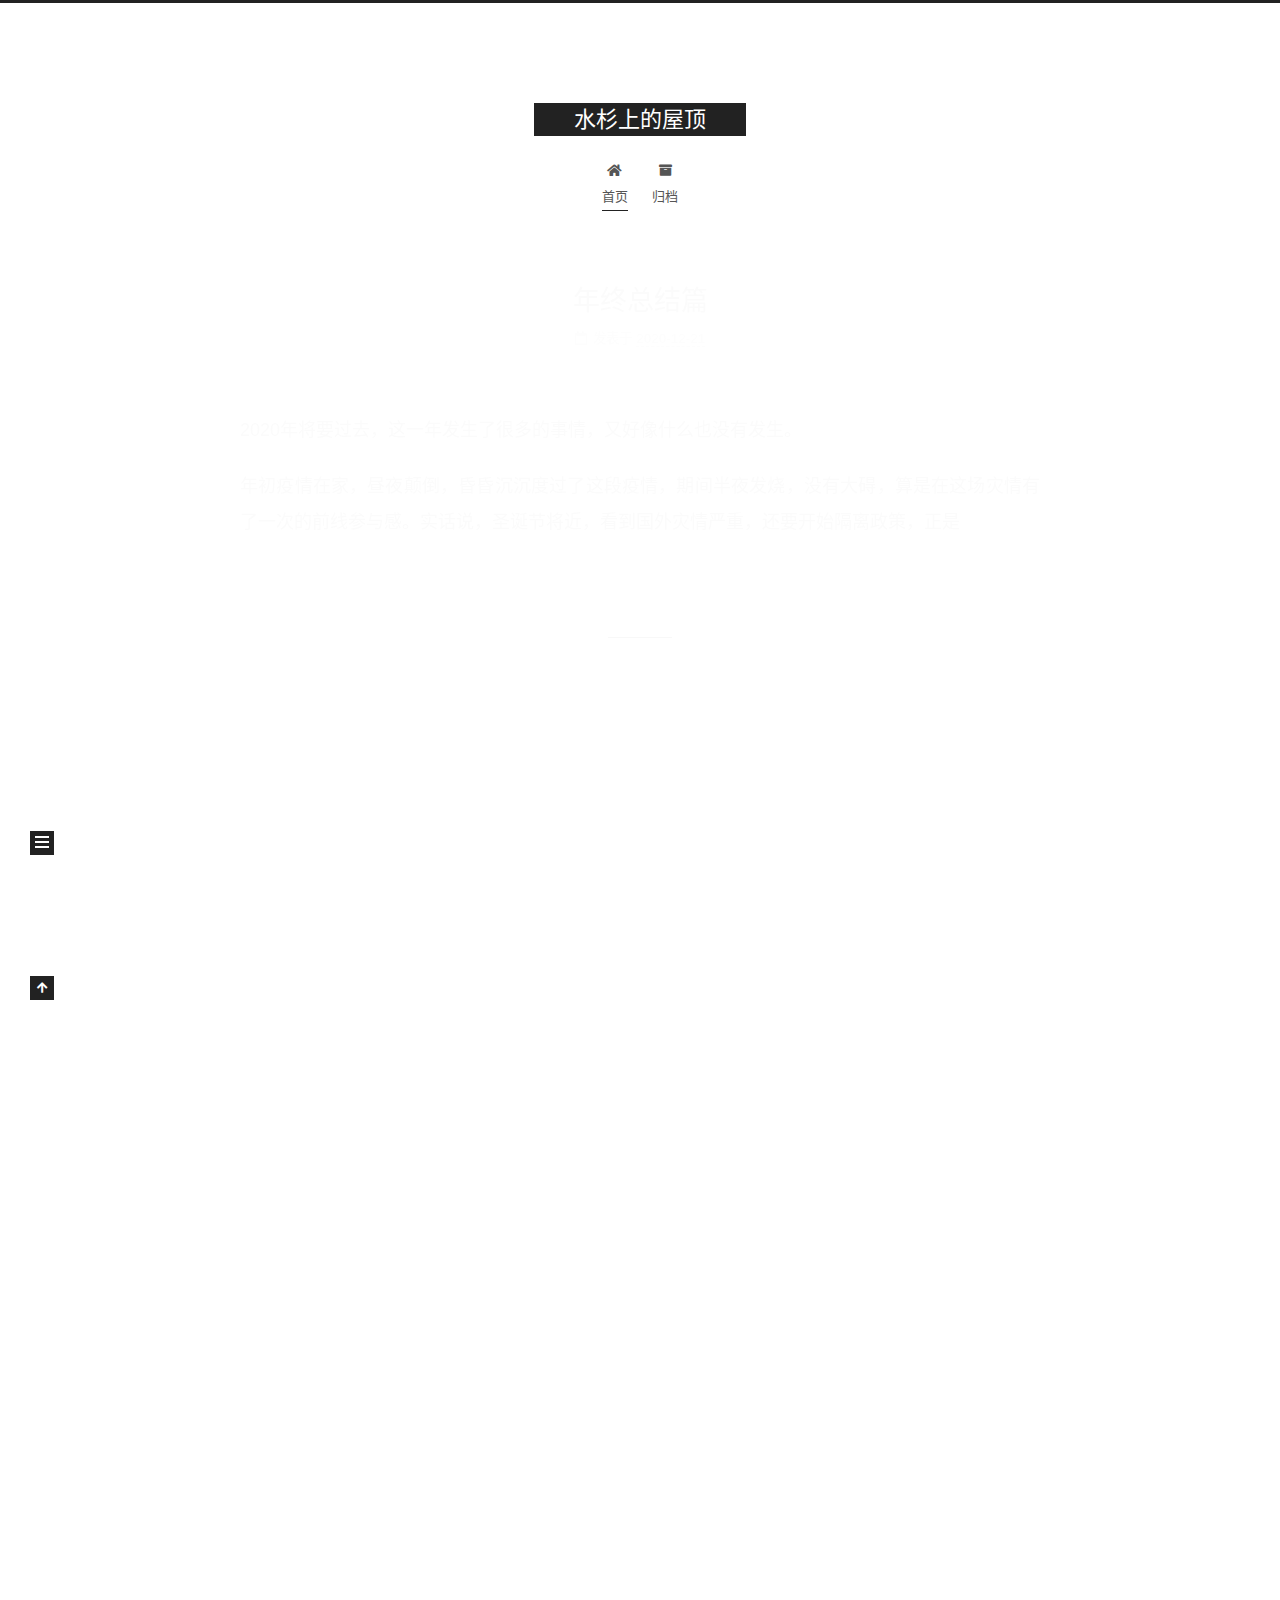
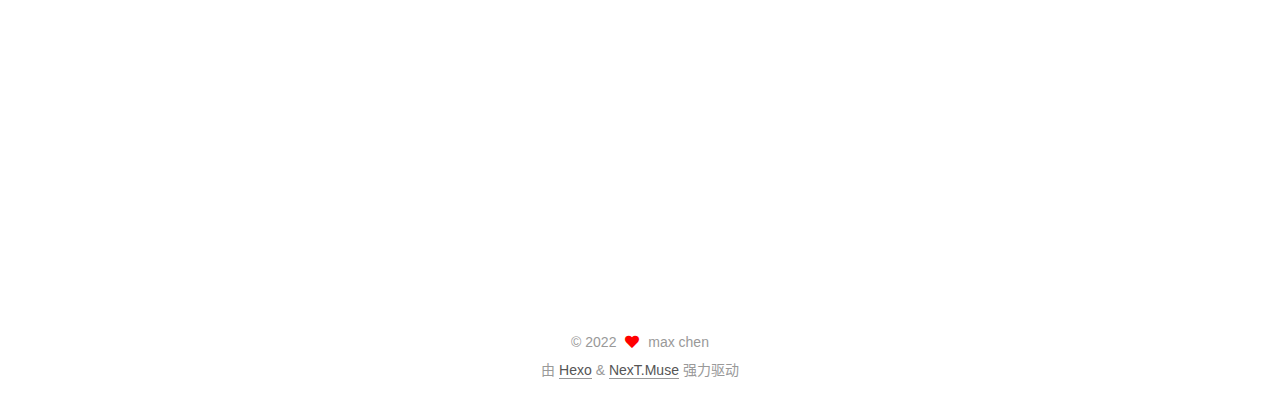
==== commit 9746a7ad: "Site updated: 2022-01-06 14:47:43" ====
--- a/index.html
+++ b/index.html
@@ -141,6 +141,66 @@
 
           <div class="content index posts-expand">
             
+      
+  
+  
+  <article itemscope itemtype="http://schema.org/Article" class="post-block" lang="zh-CN">
+    <link itemprop="mainEntityOfPage" href="http://example.com/2020/12/21/%E5%B9%B4%E7%BB%88%E6%80%BB%E7%BB%93%E7%AF%87/">
+
+    <span hidden itemprop="author" itemscope itemtype="http://schema.org/Person">
+      <meta itemprop="image" content="/images/avatar.gif">
+      <meta itemprop="name" content="max chen">
+      <meta itemprop="description" content="">
+    </span>
+
+    <span hidden itemprop="publisher" itemscope itemtype="http://schema.org/Organization">
+      <meta itemprop="name" content="水杉上的屋顶">
+    </span>
+      <header class="post-header">
+        <h2 class="post-title" itemprop="name headline">
+          
+            <a href="/2020/12/21/%E5%B9%B4%E7%BB%88%E6%80%BB%E7%BB%93%E7%AF%87/" class="post-title-link" itemprop="url">年终总结篇</a>
+        </h2>
+
+        <div class="post-meta">
+            <span class="post-meta-item">
+              <span class="post-meta-item-icon">
+                <i class="far fa-calendar"></i>
+              </span>
+              <span class="post-meta-item-text">发表于</span>
+              
+
+              <time title="创建时间：2020-12-21 21:44:01 / 修改时间：22:05:58" itemprop="dateCreated datePublished" datetime="2020-12-21T21:44:01+08:00">2020-12-21</time>
+            </span>
+
+          
+
+        </div>
+      </header>
+
+    
+    
+    
+    <div class="post-body" itemprop="articleBody">
+
+      
+          <p>2020年将要过去，这一年发生了很多的事情，又好像什么也没有发生。</p>
+<p>年初疫情在家，昼夜颠倒，昏昏沉沉度过了这段疫情，期间半夜发烧，没有大碍，算是在这场灾情有了一次的前线参与感。实话说，圣诞节将近，看到国外灾情严重，还要开始隔离政策，正是</p>
+
+      
+    </div>
+
+    
+    
+    
+      <footer class="post-footer">
+        <div class="post-eof"></div>
+      </footer>
+  </article>
+  
+  
+  
+
       
   
   
@@ -271,7 +331,7 @@
       <div class="site-state-item site-state-posts">
           <a href="/archives/">
         
-          <span class="site-state-item-count">1</span>
+          <span class="site-state-item-count">2</span>
           <span class="site-state-item-name">日志</span>
         </a>
       </div>
@@ -299,7 +359,7 @@
 <div class="copyright">
   
   &copy; 
-  <span itemprop="copyrightYear">2020</span>
+  <span itemprop="copyrightYear">2022</span>
   <span class="with-love">
     <i class="fa fa-heart"></i>
   </span>
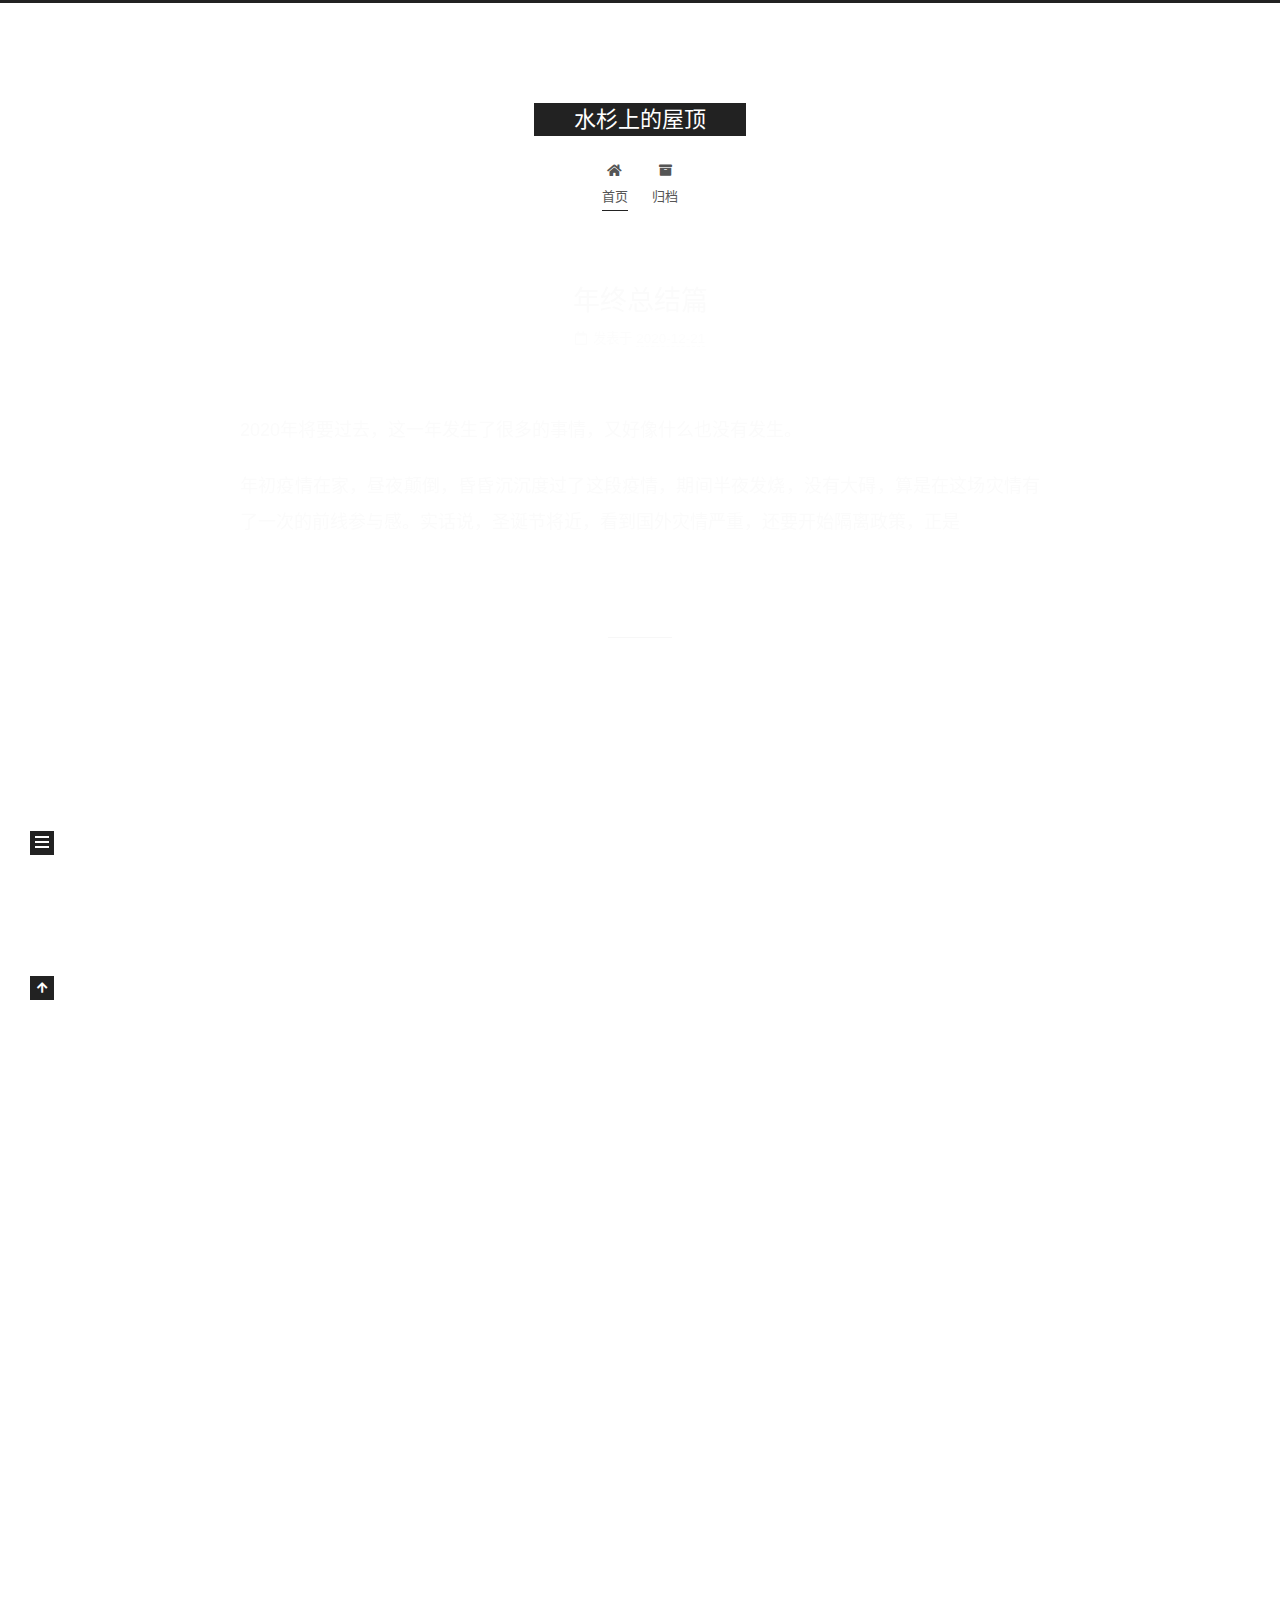
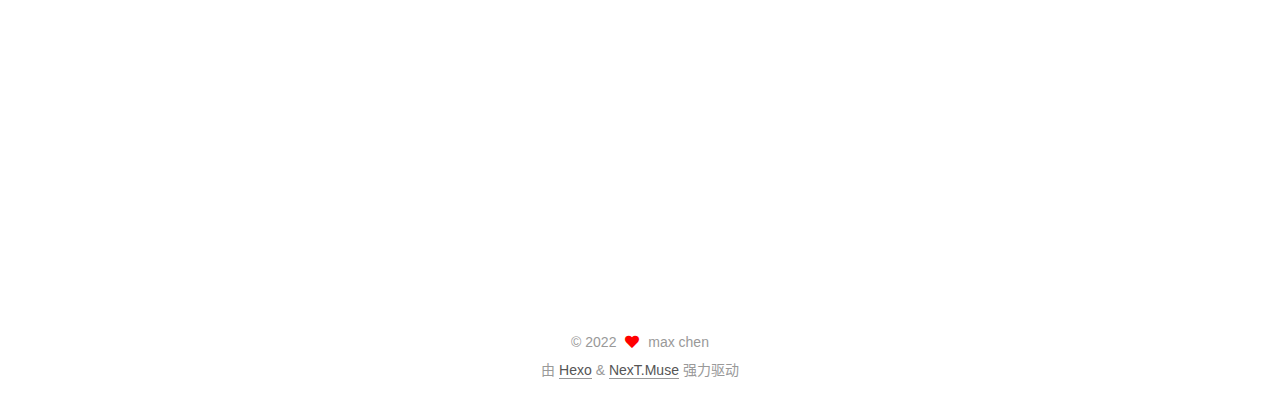
==== commit 5ac01f5d: "Site updated: 2022-01-07 22:13:14" ====
--- a/index.html
+++ b/index.html
@@ -230,7 +230,7 @@
               <span class="post-meta-item-text">发表于</span>
               
 
-              <time title="创建时间：2020-10-08 01:04:15 / 修改时间：01:06:00" itemprop="dateCreated datePublished" datetime="2020-10-08T01:04:15+08:00">2020-10-08</time>
+              <time title="创建时间：2020-10-08 01:04:15 / 修改时间：01:06:02" itemprop="dateCreated datePublished" datetime="2020-10-08T01:04:15+08:00">2020-10-08</time>
             </span>
 
           
--- a/css/main.css
+++ b/css/main.css
@@ -1168,7 +1168,7 @@
 }
 .links-of-author a::before,
 .links-of-author span.exturl::before {
-  background: #5d13ff;
+  background: #0d12ff;
   border-radius: 50%;
   content: ' ';
   display: inline-block;
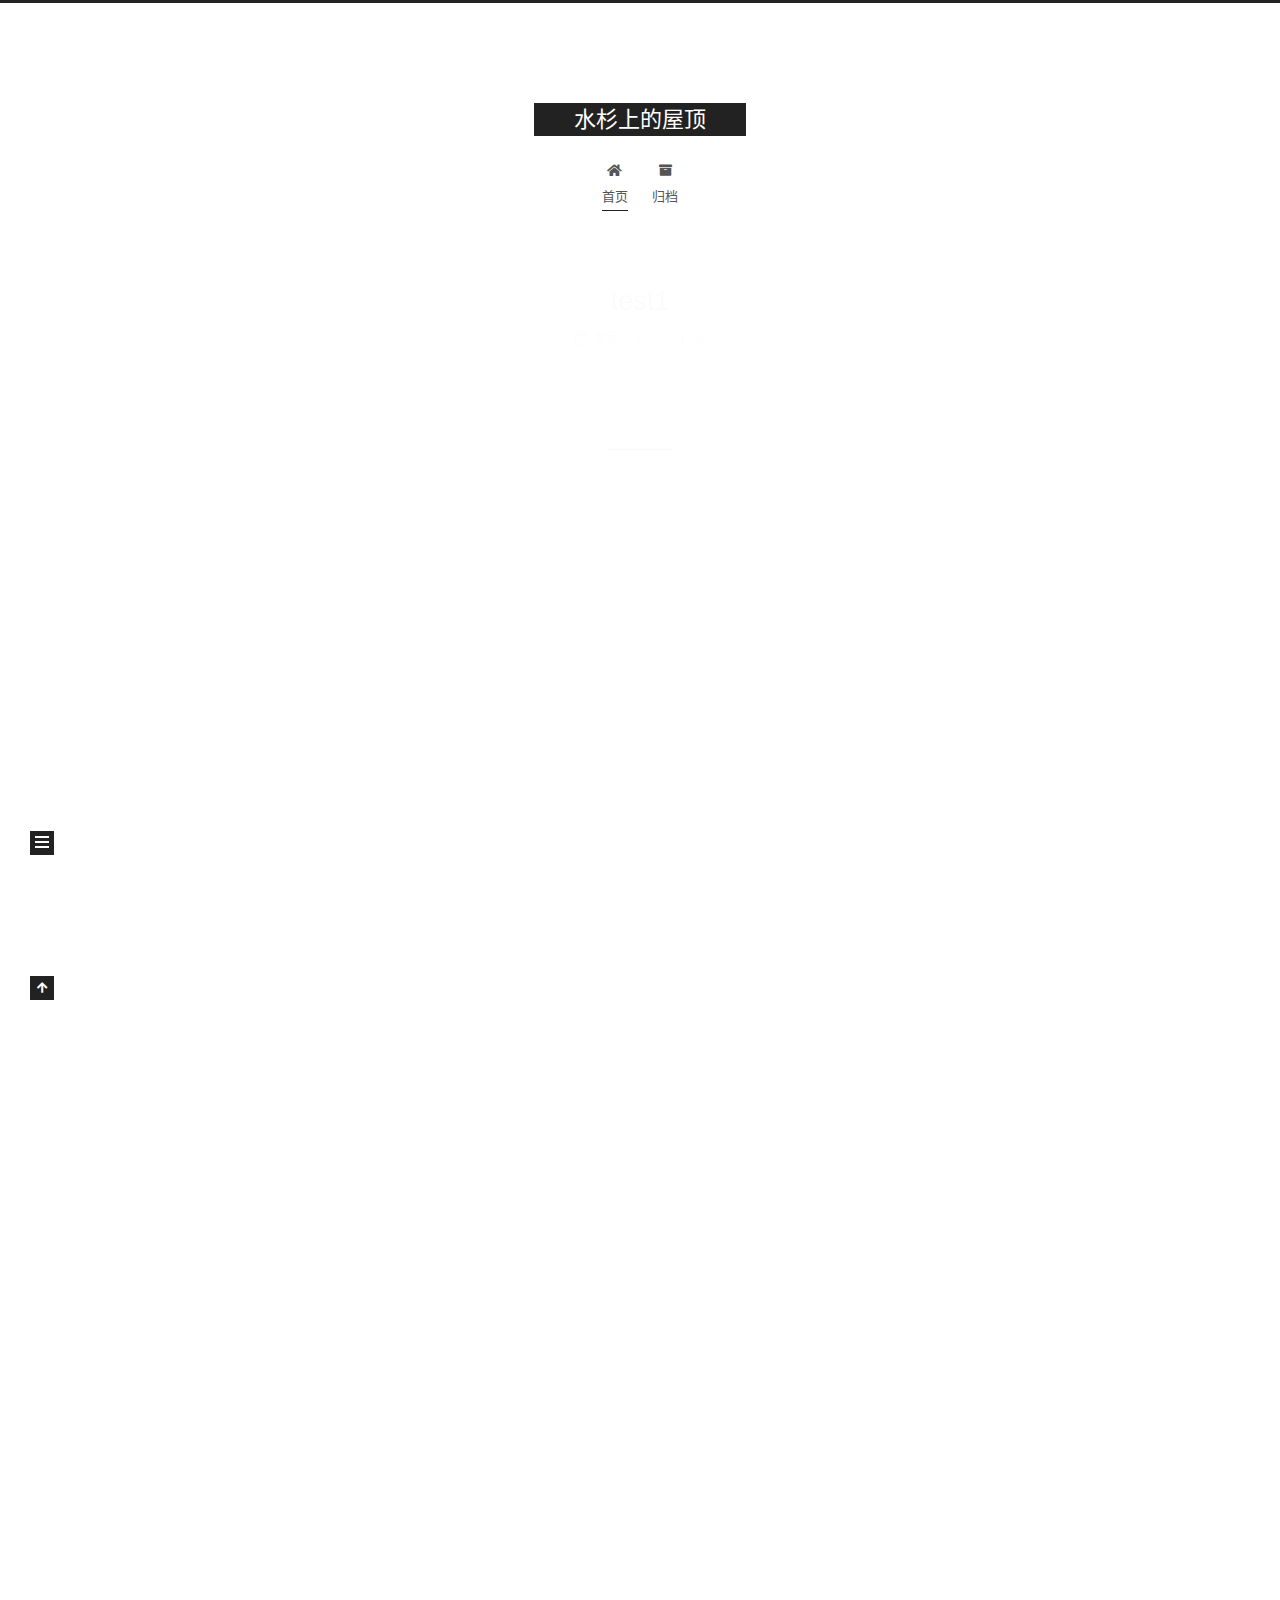
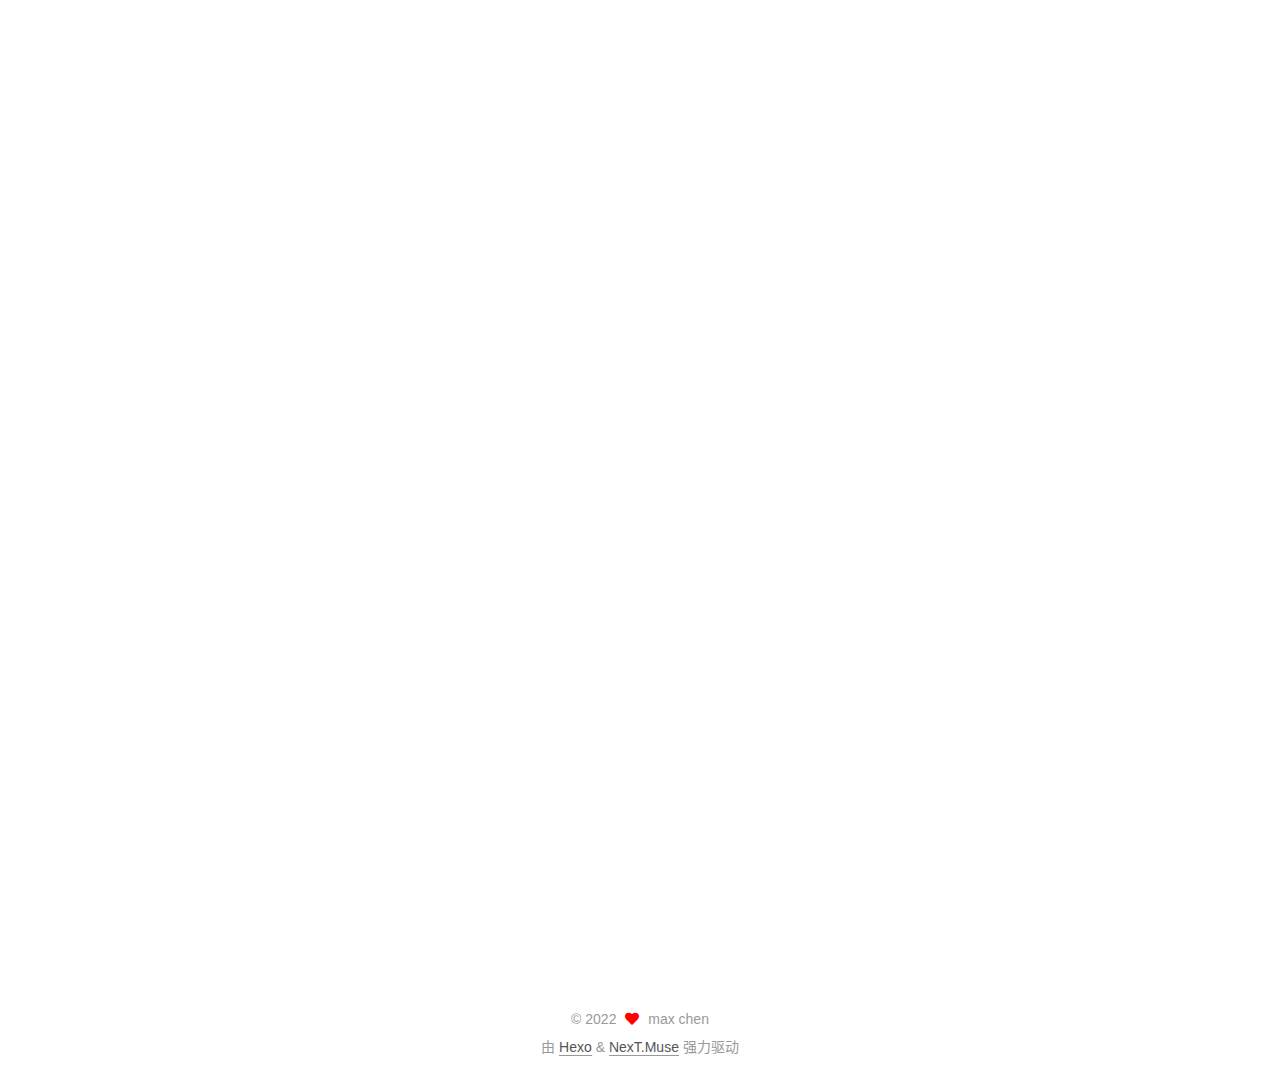
==== commit 2495f28d: "Site updated: 2022-01-08 01:02:15" ====
--- a/index.html
+++ b/index.html
@@ -141,6 +141,126 @@
 
           <div class="content index posts-expand">
             
+      
+  
+  
+  <article itemscope itemtype="http://schema.org/Article" class="post-block" lang="zh-CN">
+    <link itemprop="mainEntityOfPage" href="http://example.com/2022/01/08/test1/">
+
+    <span hidden itemprop="author" itemscope itemtype="http://schema.org/Person">
+      <meta itemprop="image" content="/images/avatar.gif">
+      <meta itemprop="name" content="max chen">
+      <meta itemprop="description" content="">
+    </span>
+
+    <span hidden itemprop="publisher" itemscope itemtype="http://schema.org/Organization">
+      <meta itemprop="name" content="水杉上的屋顶">
+    </span>
+      <header class="post-header">
+        <h2 class="post-title" itemprop="name headline">
+          
+            <a href="/2022/01/08/test1/" class="post-title-link" itemprop="url">test1</a>
+        </h2>
+
+        <div class="post-meta">
+            <span class="post-meta-item">
+              <span class="post-meta-item-icon">
+                <i class="far fa-calendar"></i>
+              </span>
+              <span class="post-meta-item-text">发表于</span>
+
+              <time title="创建时间：2022-01-08 01:01:40" itemprop="dateCreated datePublished" datetime="2022-01-08T01:01:40+08:00">2022-01-08</time>
+            </span>
+
+          
+
+        </div>
+      </header>
+
+    
+    
+    
+    <div class="post-body" itemprop="articleBody">
+
+      
+          
+      
+    </div>
+
+    
+    
+    
+      <footer class="post-footer">
+        <div class="post-eof"></div>
+      </footer>
+  </article>
+  
+  
+  
+
+      
+  
+  
+  <article itemscope itemtype="http://schema.org/Article" class="post-block" lang="zh-CN">
+    <link itemprop="mainEntityOfPage" href="http://example.com/2022/01/08/test/">
+
+    <span hidden itemprop="author" itemscope itemtype="http://schema.org/Person">
+      <meta itemprop="image" content="/images/avatar.gif">
+      <meta itemprop="name" content="max chen">
+      <meta itemprop="description" content="">
+    </span>
+
+    <span hidden itemprop="publisher" itemscope itemtype="http://schema.org/Organization">
+      <meta itemprop="name" content="水杉上的屋顶">
+    </span>
+      <header class="post-header">
+        <h2 class="post-title" itemprop="name headline">
+          
+            <a href="/2022/01/08/test/" class="post-title-link" itemprop="url">测试文档</a>
+        </h2>
+
+        <div class="post-meta">
+            <span class="post-meta-item">
+              <span class="post-meta-item-icon">
+                <i class="far fa-calendar"></i>
+              </span>
+              <span class="post-meta-item-text">发表于</span>
+              
+
+              <time title="创建时间：2022-01-08 00:39:29 / 修改时间：00:40:11" itemprop="dateCreated datePublished" datetime="2022-01-08T00:39:29+08:00">2022-01-08</time>
+            </span>
+
+          
+
+        </div>
+      </header>
+
+    
+    
+    
+    <div class="post-body" itemprop="articleBody">
+
+      
+          <h1 id="测试标题"><a href="#测试标题" class="headerlink" title="测试标题"></a>测试标题</h1><p>测试内容</p>
+<ol>
+<li>a</li>
+<li>b</li>
+</ol>
+
+      
+    </div>
+
+    
+    
+    
+      <footer class="post-footer">
+        <div class="post-eof"></div>
+      </footer>
+  </article>
+  
+  
+  
+
       
   
   
@@ -331,7 +451,7 @@
       <div class="site-state-item site-state-posts">
           <a href="/archives/">
         
-          <span class="site-state-item-count">2</span>
+          <span class="site-state-item-count">4</span>
           <span class="site-state-item-name">日志</span>
         </a>
       </div>
--- a/css/main.css
+++ b/css/main.css
@@ -1168,7 +1168,7 @@
 }
 .links-of-author a::before,
 .links-of-author span.exturl::before {
-  background: #0d12ff;
+  background: #ff12fc;
   border-radius: 50%;
   content: ' ';
   display: inline-block;
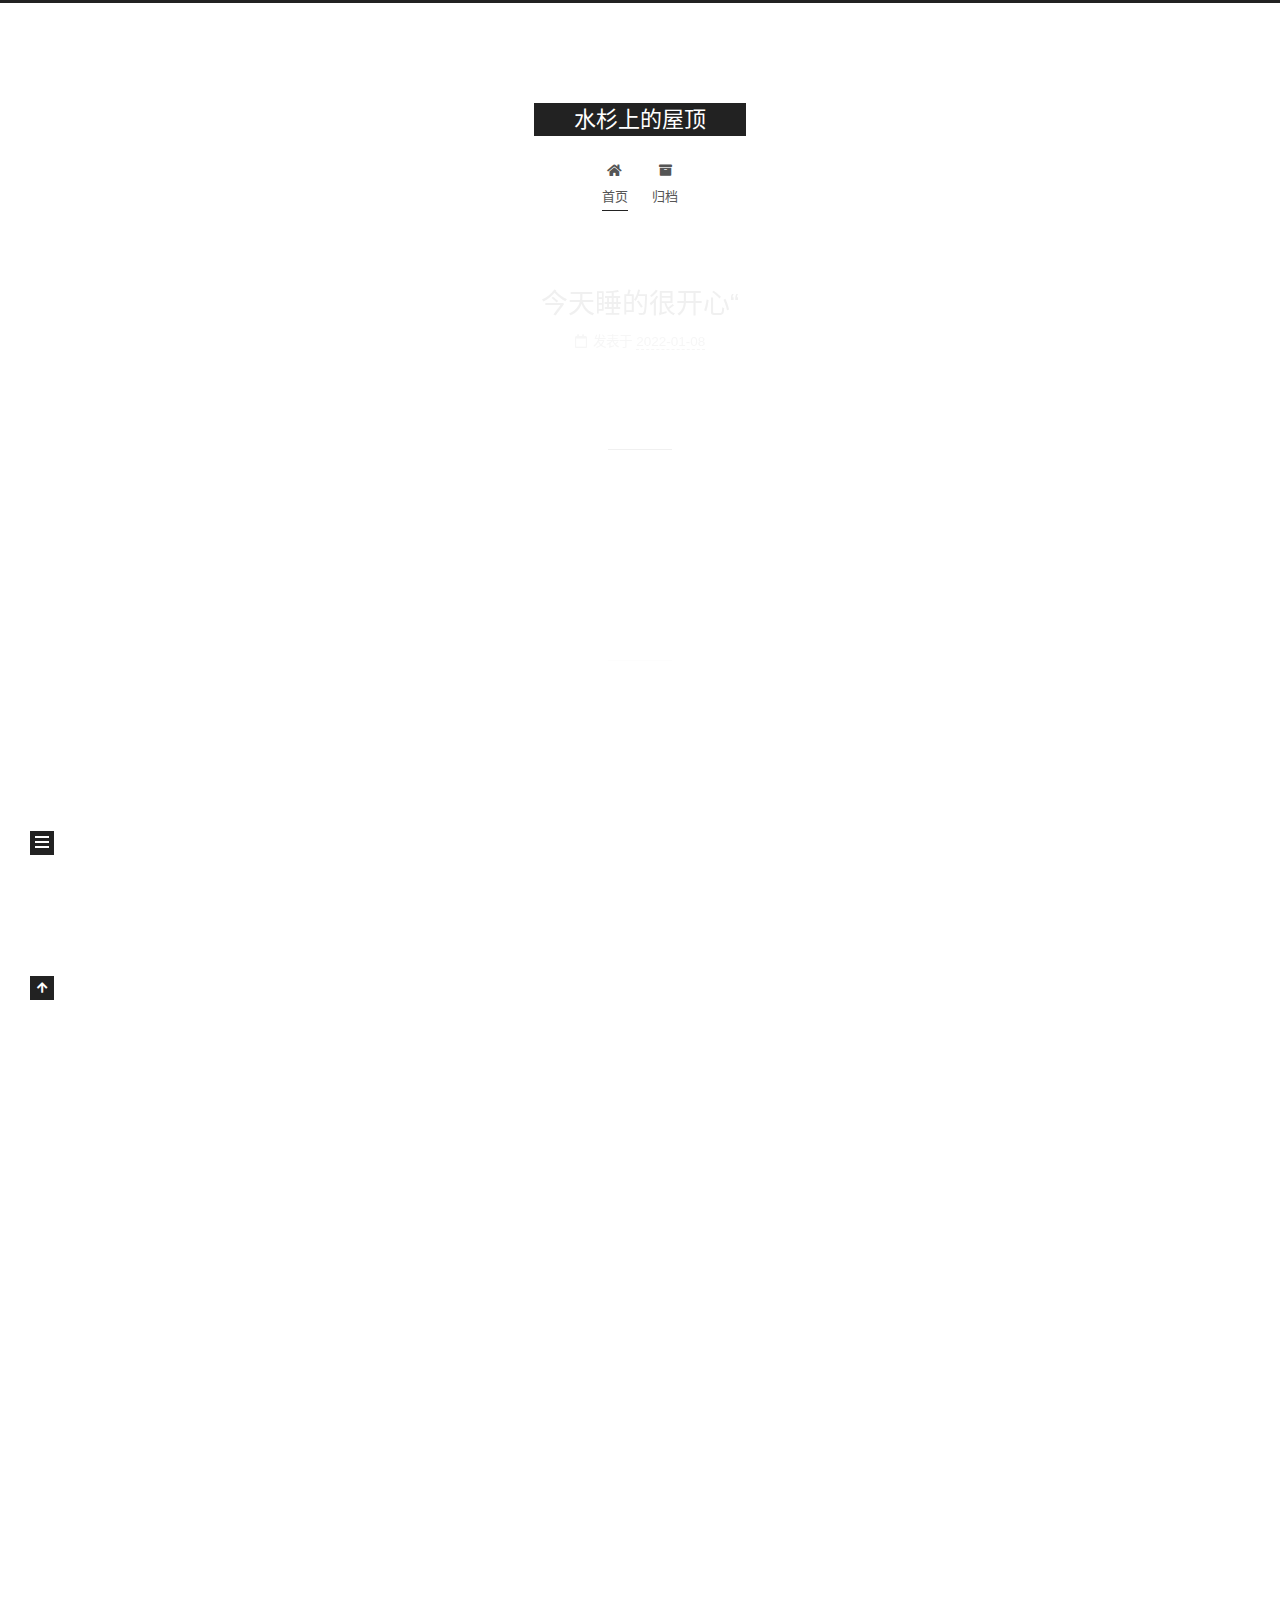
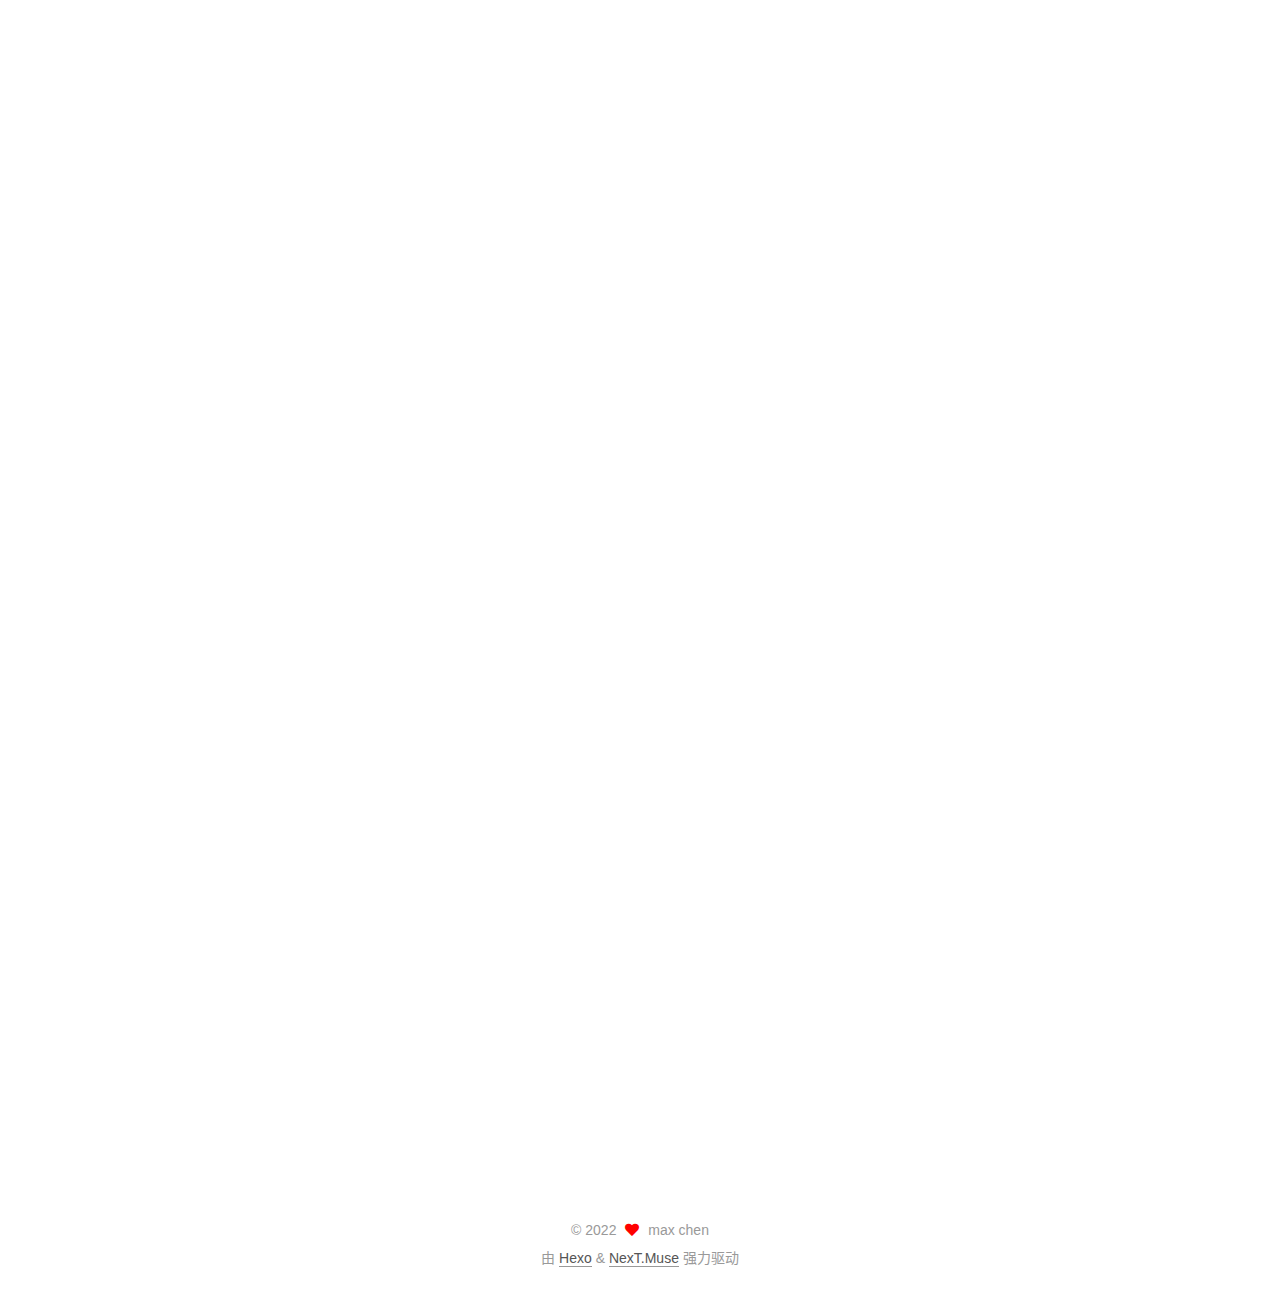
==== commit f92b7a63: "Site updated: 2022-01-08 02:08:01" ====
--- a/index.html
+++ b/index.html
@@ -141,6 +141,63 @@
 
           <div class="content index posts-expand">
             
+      
+  
+  
+  <article itemscope itemtype="http://schema.org/Article" class="post-block" lang="zh-CN">
+    <link itemprop="mainEntityOfPage" href="http://example.com/2022/01/08/%E4%BB%8A%E5%A4%A9%E7%9D%A1%E7%9A%84%E5%BE%88%E5%BC%80%E5%BF%83%E2%80%9C/">
+
+    <span hidden itemprop="author" itemscope itemtype="http://schema.org/Person">
+      <meta itemprop="image" content="/images/avatar.gif">
+      <meta itemprop="name" content="max chen">
+      <meta itemprop="description" content="">
+    </span>
+
+    <span hidden itemprop="publisher" itemscope itemtype="http://schema.org/Organization">
+      <meta itemprop="name" content="水杉上的屋顶">
+    </span>
+      <header class="post-header">
+        <h2 class="post-title" itemprop="name headline">
+          
+            <a href="/2022/01/08/%E4%BB%8A%E5%A4%A9%E7%9D%A1%E7%9A%84%E5%BE%88%E5%BC%80%E5%BF%83%E2%80%9C/" class="post-title-link" itemprop="url">今天睡的很开心“</a>
+        </h2>
+
+        <div class="post-meta">
+            <span class="post-meta-item">
+              <span class="post-meta-item-icon">
+                <i class="far fa-calendar"></i>
+              </span>
+              <span class="post-meta-item-text">发表于</span>
+
+              <time title="创建时间：2022-01-08 02:07:40" itemprop="dateCreated datePublished" datetime="2022-01-08T02:07:40+08:00">2022-01-08</time>
+            </span>
+
+          
+
+        </div>
+      </header>
+
+    
+    
+    
+    <div class="post-body" itemprop="articleBody">
+
+      
+          
+      
+    </div>
+
+    
+    
+    
+      <footer class="post-footer">
+        <div class="post-eof"></div>
+      </footer>
+  </article>
+  
+  
+  
+
       
   
   
@@ -451,7 +508,7 @@
       <div class="site-state-item site-state-posts">
           <a href="/archives/">
         
-          <span class="site-state-item-count">4</span>
+          <span class="site-state-item-count">5</span>
           <span class="site-state-item-name">日志</span>
         </a>
       </div>
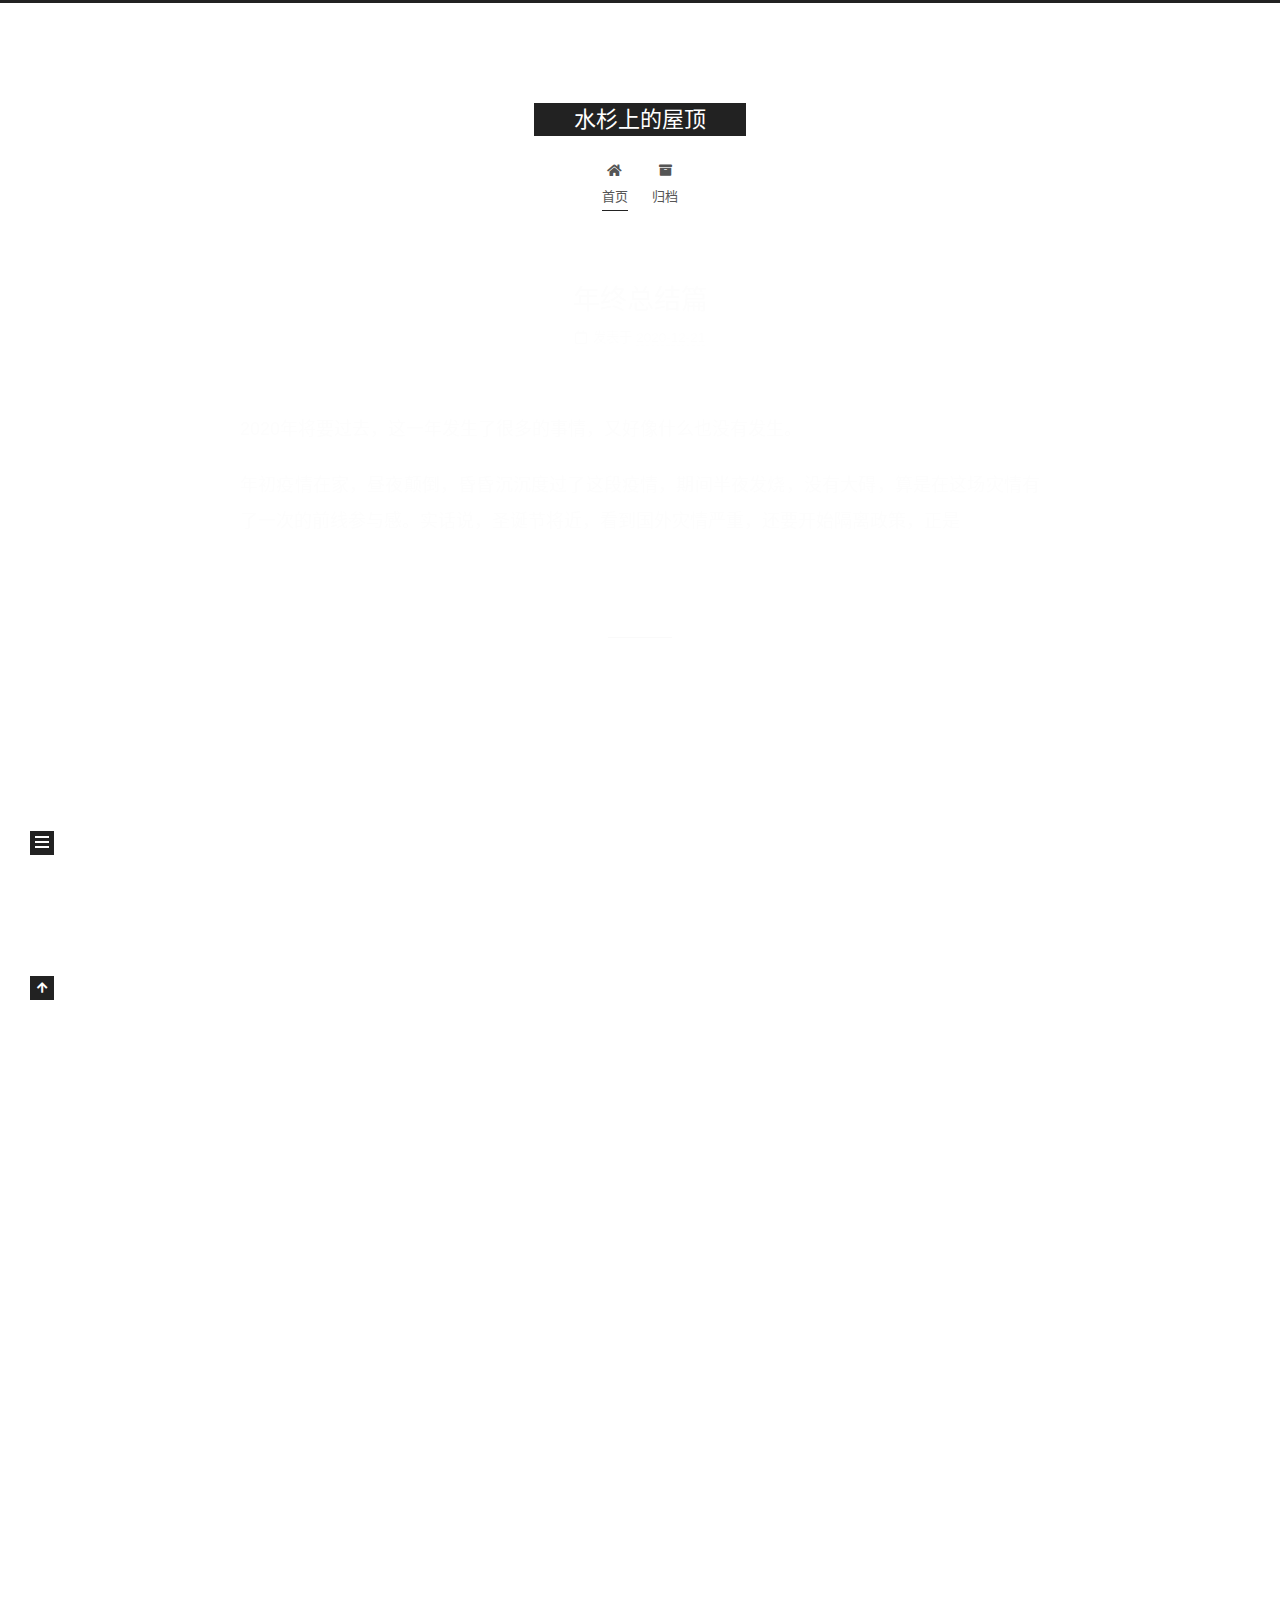
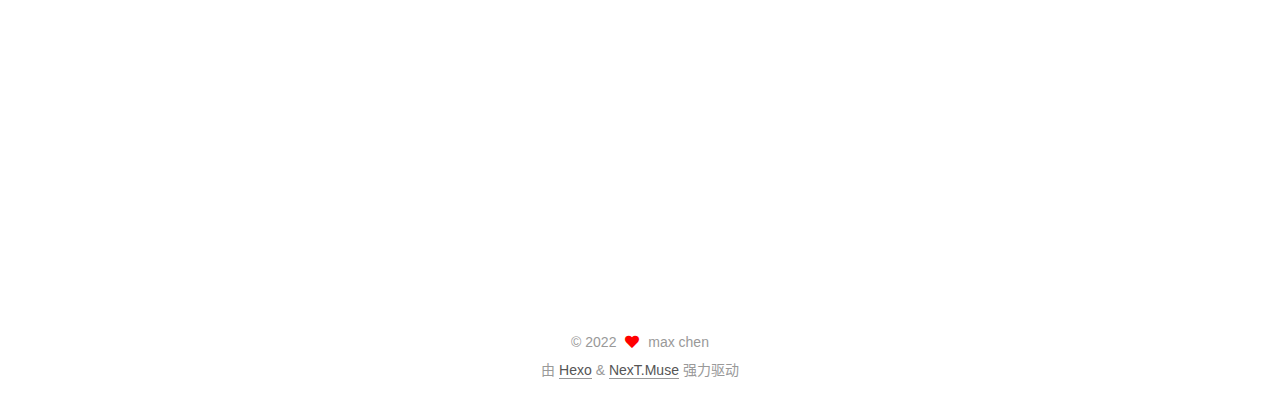
==== commit feaaea04: "Site updated: 2022-01-08 02:15:53" ====
--- a/index.html
+++ b/index.html
@@ -141,183 +141,6 @@
 
           <div class="content index posts-expand">
             
-      
-  
-  
-  <article itemscope itemtype="http://schema.org/Article" class="post-block" lang="zh-CN">
-    <link itemprop="mainEntityOfPage" href="http://example.com/2022/01/08/%E4%BB%8A%E5%A4%A9%E7%9D%A1%E7%9A%84%E5%BE%88%E5%BC%80%E5%BF%83%E2%80%9C/">
-
-    <span hidden itemprop="author" itemscope itemtype="http://schema.org/Person">
-      <meta itemprop="image" content="/images/avatar.gif">
-      <meta itemprop="name" content="max chen">
-      <meta itemprop="description" content="">
-    </span>
-
-    <span hidden itemprop="publisher" itemscope itemtype="http://schema.org/Organization">
-      <meta itemprop="name" content="水杉上的屋顶">
-    </span>
-      <header class="post-header">
-        <h2 class="post-title" itemprop="name headline">
-          
-            <a href="/2022/01/08/%E4%BB%8A%E5%A4%A9%E7%9D%A1%E7%9A%84%E5%BE%88%E5%BC%80%E5%BF%83%E2%80%9C/" class="post-title-link" itemprop="url">今天睡的很开心“</a>
-        </h2>
-
-        <div class="post-meta">
-            <span class="post-meta-item">
-              <span class="post-meta-item-icon">
-                <i class="far fa-calendar"></i>
-              </span>
-              <span class="post-meta-item-text">发表于</span>
-
-              <time title="创建时间：2022-01-08 02:07:40" itemprop="dateCreated datePublished" datetime="2022-01-08T02:07:40+08:00">2022-01-08</time>
-            </span>
-
-          
-
-        </div>
-      </header>
-
-    
-    
-    
-    <div class="post-body" itemprop="articleBody">
-
-      
-          
-      
-    </div>
-
-    
-    
-    
-      <footer class="post-footer">
-        <div class="post-eof"></div>
-      </footer>
-  </article>
-  
-  
-  
-
-      
-  
-  
-  <article itemscope itemtype="http://schema.org/Article" class="post-block" lang="zh-CN">
-    <link itemprop="mainEntityOfPage" href="http://example.com/2022/01/08/test1/">
-
-    <span hidden itemprop="author" itemscope itemtype="http://schema.org/Person">
-      <meta itemprop="image" content="/images/avatar.gif">
-      <meta itemprop="name" content="max chen">
-      <meta itemprop="description" content="">
-    </span>
-
-    <span hidden itemprop="publisher" itemscope itemtype="http://schema.org/Organization">
-      <meta itemprop="name" content="水杉上的屋顶">
-    </span>
-      <header class="post-header">
-        <h2 class="post-title" itemprop="name headline">
-          
-            <a href="/2022/01/08/test1/" class="post-title-link" itemprop="url">test1</a>
-        </h2>
-
-        <div class="post-meta">
-            <span class="post-meta-item">
-              <span class="post-meta-item-icon">
-                <i class="far fa-calendar"></i>
-              </span>
-              <span class="post-meta-item-text">发表于</span>
-
-              <time title="创建时间：2022-01-08 01:01:40" itemprop="dateCreated datePublished" datetime="2022-01-08T01:01:40+08:00">2022-01-08</time>
-            </span>
-
-          
-
-        </div>
-      </header>
-
-    
-    
-    
-    <div class="post-body" itemprop="articleBody">
-
-      
-          
-      
-    </div>
-
-    
-    
-    
-      <footer class="post-footer">
-        <div class="post-eof"></div>
-      </footer>
-  </article>
-  
-  
-  
-
-      
-  
-  
-  <article itemscope itemtype="http://schema.org/Article" class="post-block" lang="zh-CN">
-    <link itemprop="mainEntityOfPage" href="http://example.com/2022/01/08/test/">
-
-    <span hidden itemprop="author" itemscope itemtype="http://schema.org/Person">
-      <meta itemprop="image" content="/images/avatar.gif">
-      <meta itemprop="name" content="max chen">
-      <meta itemprop="description" content="">
-    </span>
-
-    <span hidden itemprop="publisher" itemscope itemtype="http://schema.org/Organization">
-      <meta itemprop="name" content="水杉上的屋顶">
-    </span>
-      <header class="post-header">
-        <h2 class="post-title" itemprop="name headline">
-          
-            <a href="/2022/01/08/test/" class="post-title-link" itemprop="url">测试文档</a>
-        </h2>
-
-        <div class="post-meta">
-            <span class="post-meta-item">
-              <span class="post-meta-item-icon">
-                <i class="far fa-calendar"></i>
-              </span>
-              <span class="post-meta-item-text">发表于</span>
-              
-
-              <time title="创建时间：2022-01-08 00:39:29 / 修改时间：00:40:11" itemprop="dateCreated datePublished" datetime="2022-01-08T00:39:29+08:00">2022-01-08</time>
-            </span>
-
-          
-
-        </div>
-      </header>
-
-    
-    
-    
-    <div class="post-body" itemprop="articleBody">
-
-      
-          <h1 id="测试标题"><a href="#测试标题" class="headerlink" title="测试标题"></a>测试标题</h1><p>测试内容</p>
-<ol>
-<li>a</li>
-<li>b</li>
-</ol>
-
-      
-    </div>
-
-    
-    
-    
-      <footer class="post-footer">
-        <div class="post-eof"></div>
-      </footer>
-  </article>
-  
-  
-  
-
       
   
   
@@ -508,7 +331,7 @@
       <div class="site-state-item site-state-posts">
           <a href="/archives/">
         
-          <span class="site-state-item-count">5</span>
+          <span class="site-state-item-count">2</span>
           <span class="site-state-item-name">日志</span>
         </a>
       </div>
